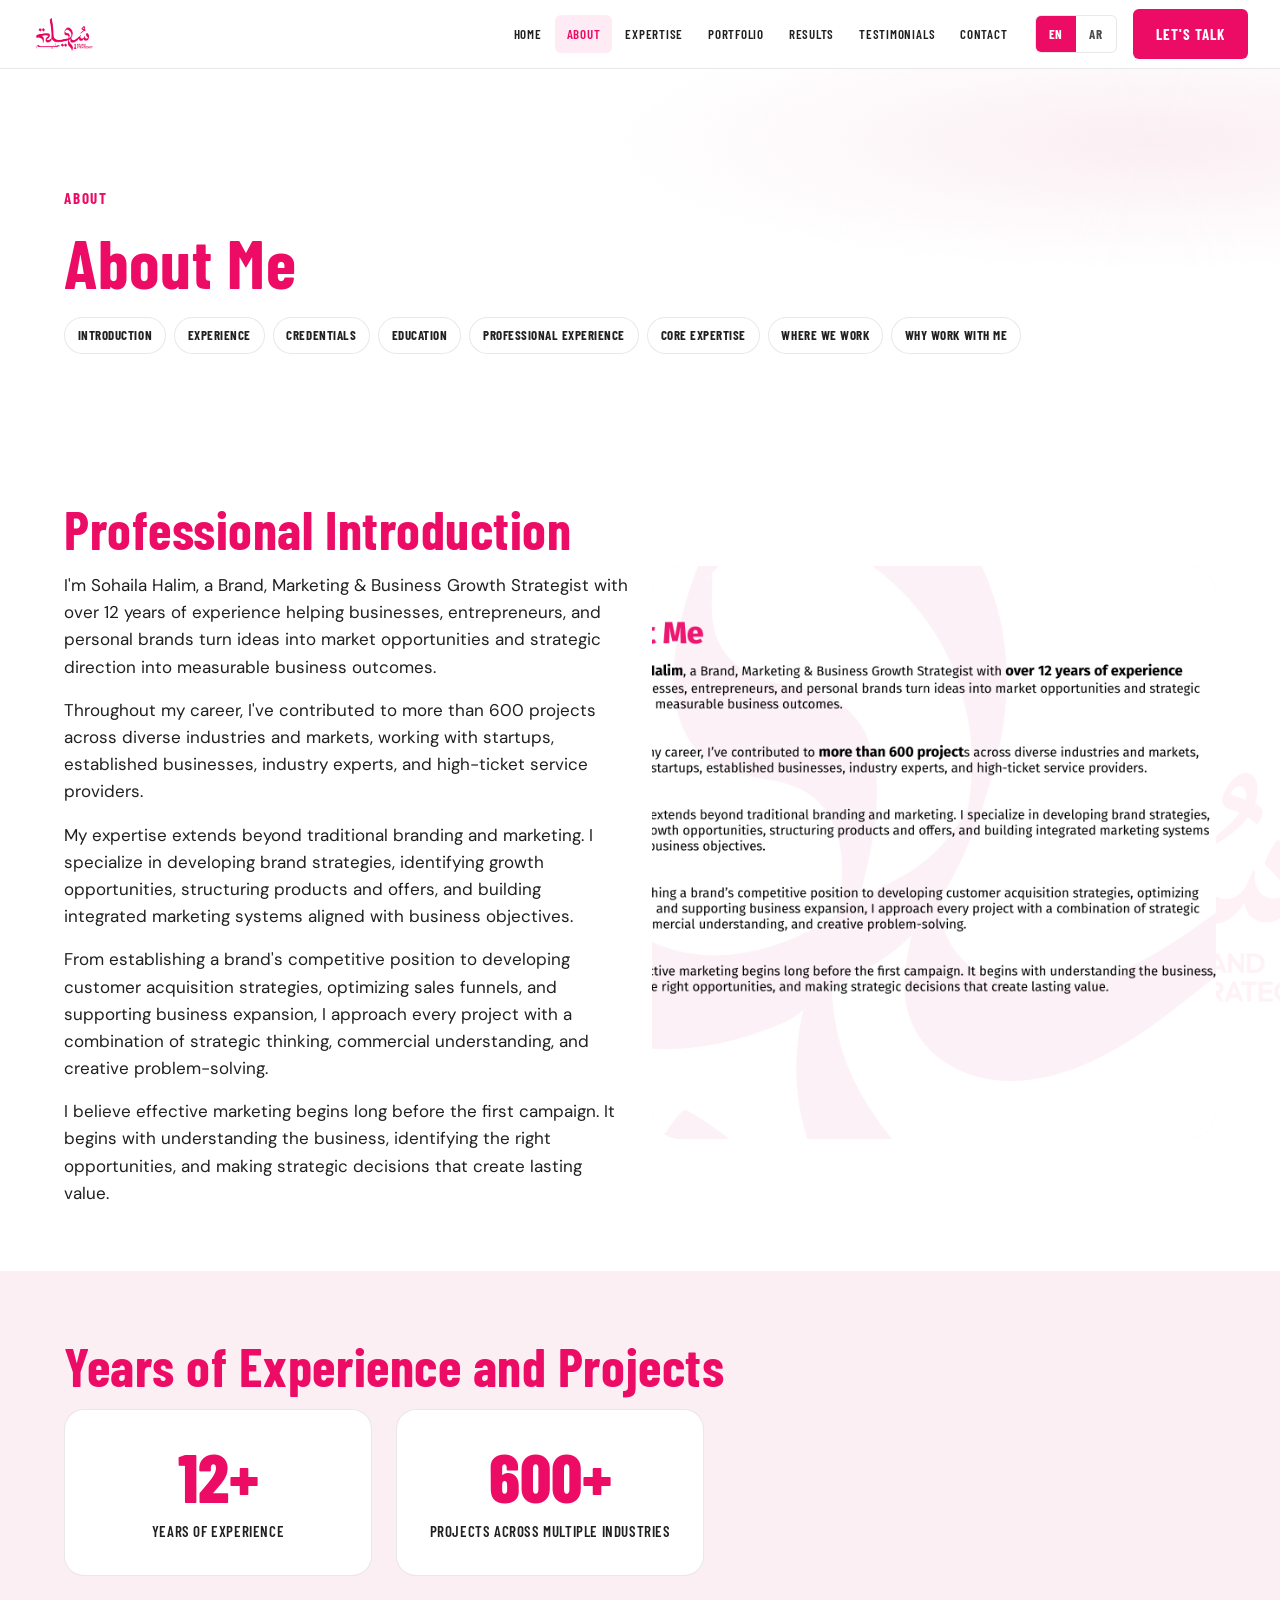
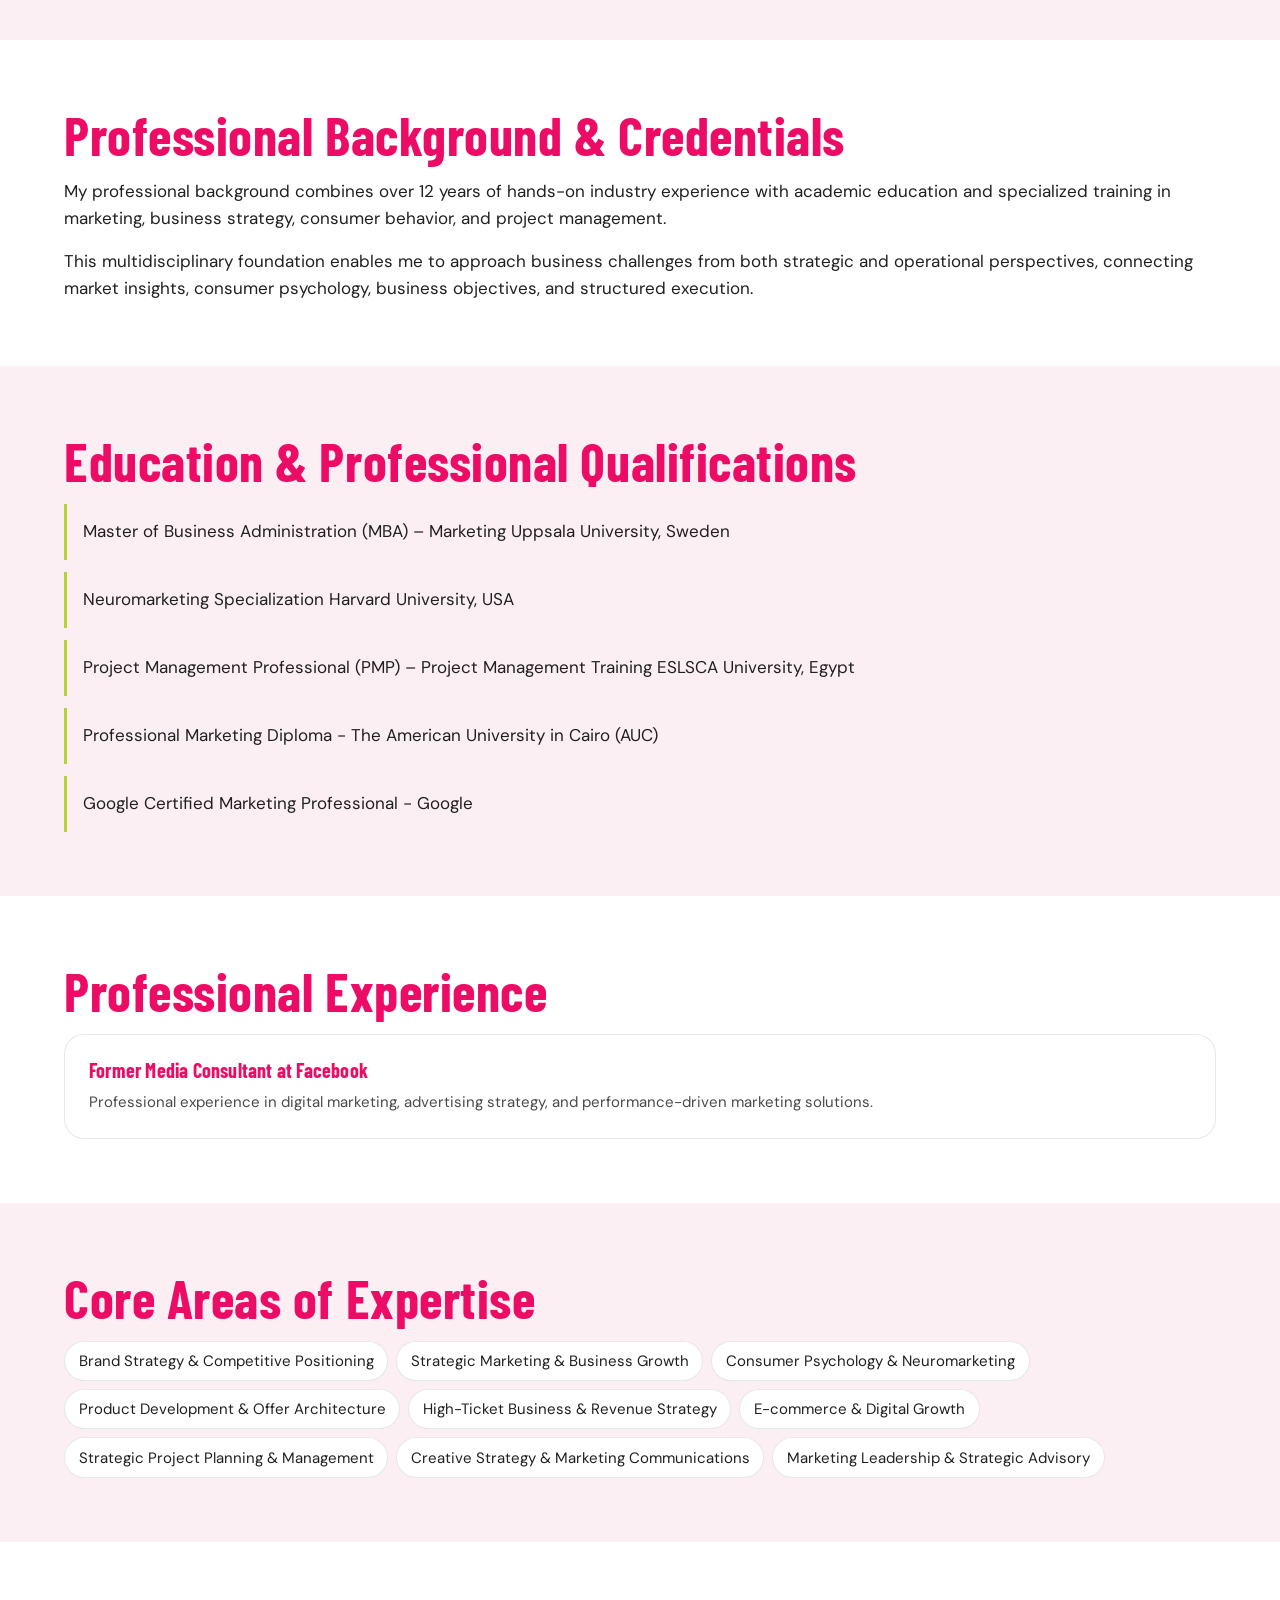
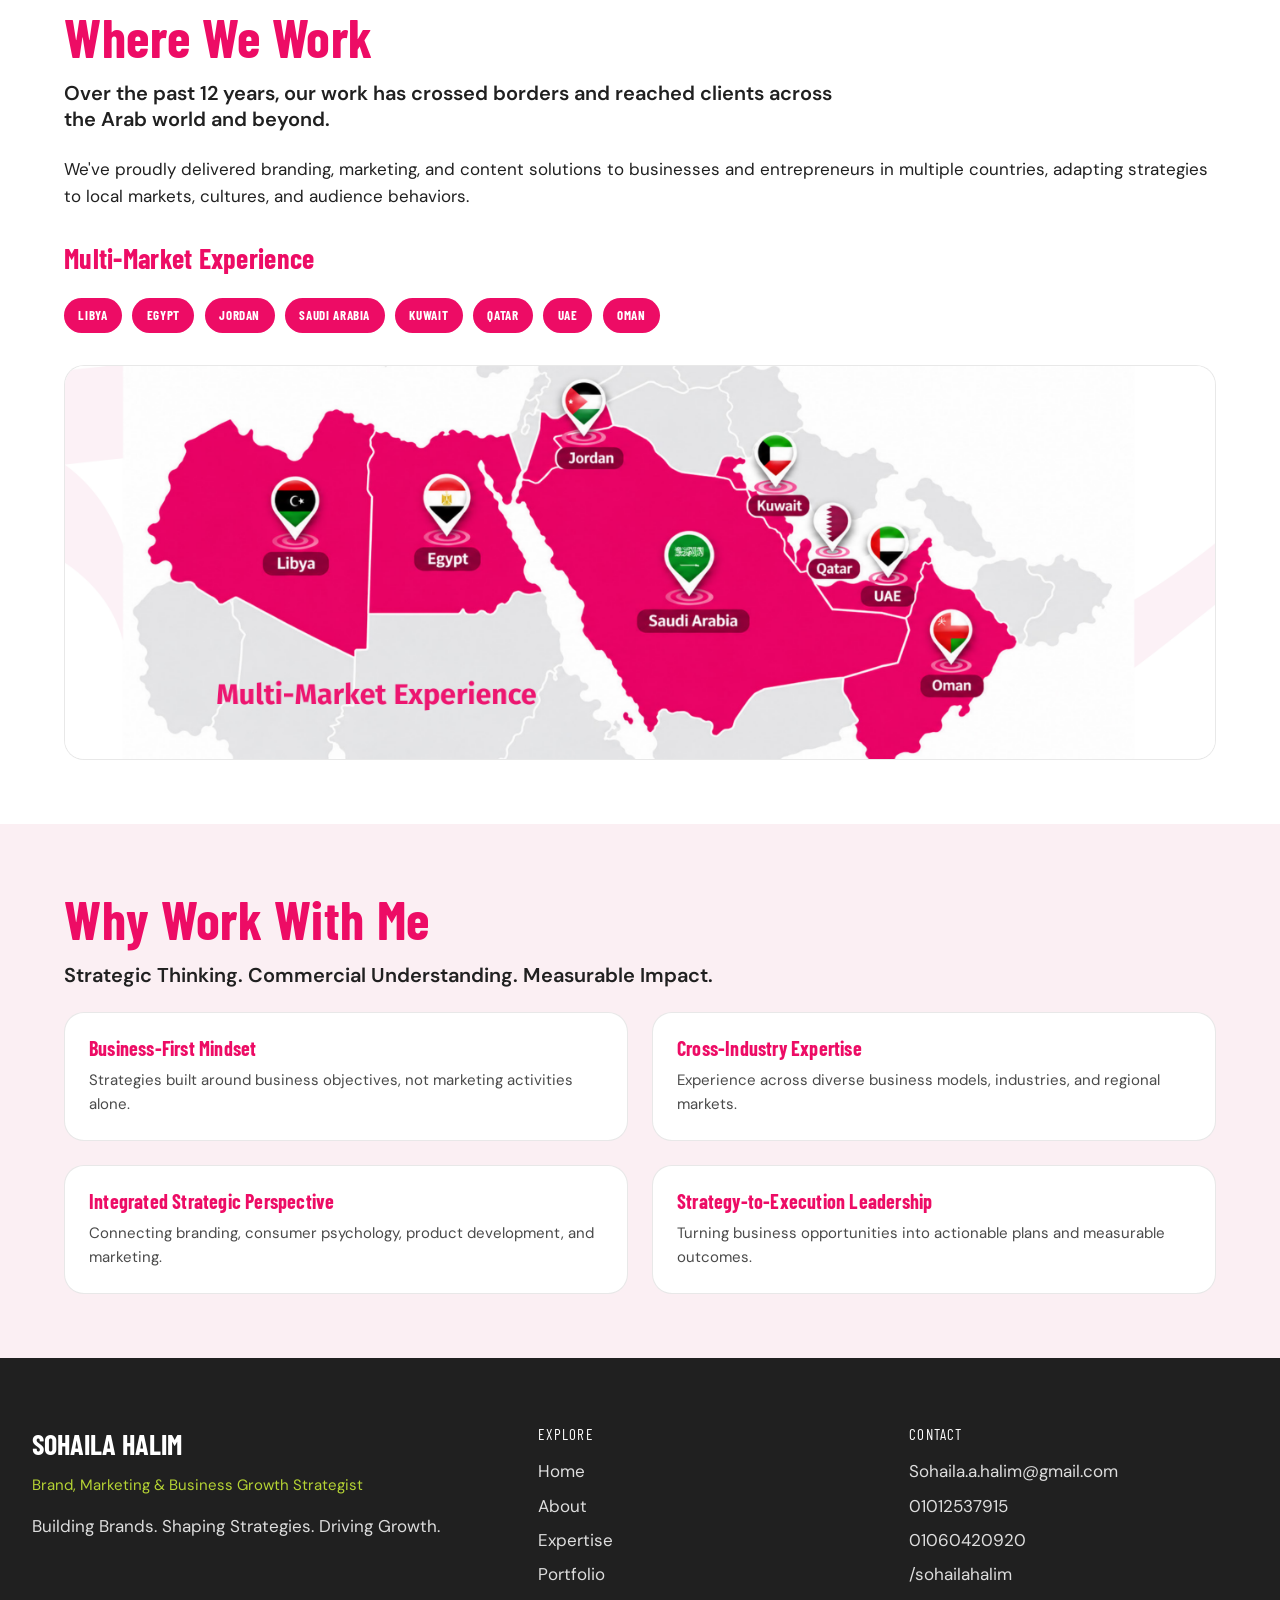
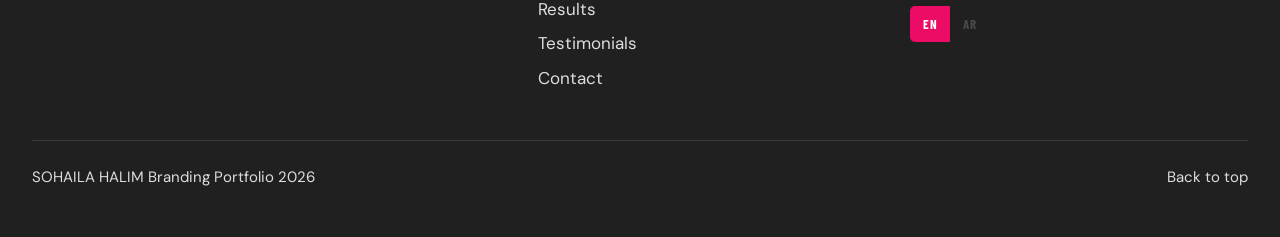
==== about.html @ 3174ed8b "v1" ====
<!DOCTYPE html>
<html lang="en" dir="ltr">
<head>
  <meta charset="UTF-8" />
  <meta name="viewport" content="width=device-width, initial-scale=1" />
  <title>About Me — Sohaila Halim</title>
  <meta name="description" content="About Sohaila Halim — Brand, Marketing & Business Growth Strategist with 12+ years of experience and 600+ projects." />
  <link rel="icon" href="assets/images/brand/logo-dark.png" />
  <link rel="stylesheet" href="assets/css/variables.css" />
  <link rel="stylesheet" href="assets/css/global.css" />
  <link rel="stylesheet" href="assets/css/components.css" />
  <link rel="stylesheet" href="assets/css/responsive.css" />
  <link rel="stylesheet" href="assets/css/rtl.css" />
</head>
<body id="top">
  <a class="skip-link" href="#main" data-i18n="common.skipToContent">Skip to content</a>
  <div data-site-header></div>

  <main id="main" class="site-main">
    <section class="page-hero">
      <div class="container">
        <p class="section__eyebrow">About</p>
        <h1 class="page-hero__title">About Me</h1>
        <nav class="section-nav" aria-label="About sections">
          <a href="#introduction">Introduction</a>
          <a href="#experience">Experience</a>
          <a href="#credentials">Credentials</a>
          <a href="#education">Education</a>
          <a href="#professional-experience">Professional Experience</a>
          <a href="#core-expertise">Core Expertise</a>
          <a href="#where-we-work">Where We Work</a>
          <a href="#why-work-with-me">Why Work With Me</a>
        </nav>
      </div>
    </section>

    <!-- PDF p.2 -->
    <section class="section" id="introduction" aria-labelledby="intro-title">
      <div class="watermark" aria-hidden="true"><img src="assets/images/brand/logo-dark.png" alt="" /></div>
      <div class="container">
        <div class="grid grid--2" style="align-items:center">
          <div>
            <h2 id="intro-title" class="section__title section__title--fuchsia">Professional Introduction</h2>
            <p>I'm Sohaila Halim, a Brand, Marketing &amp; Business Growth Strategist with over 12 years of experience helping businesses, entrepreneurs, and personal brands turn ideas into market opportunities and strategic direction into measurable business outcomes.</p>
            <p>Throughout my career, I've contributed to more than 600 projects across diverse industries and markets, working with startups, established businesses, industry experts, and high-ticket service providers.</p>
            <p>My expertise extends beyond traditional branding and marketing. I specialize in developing brand strategies, identifying growth opportunities, structuring products and offers, and building integrated marketing systems aligned with business objectives.</p>
            <p>From establishing a brand's competitive position to developing customer acquisition strategies, optimizing sales funnels, and supporting business expansion, I approach every project with a combination of strategic thinking, commercial understanding, and creative problem-solving.</p>
            <p>I believe effective marketing begins long before the first campaign. It begins with understanding the business, identifying the right opportunities, and making strategic decisions that create lasting value.</p>
          </div>
          <div class="about-media">
            <img src="assets/images/about/sohaila-about.png" alt="Sohaila Halim professional portrait from portfolio" width="640" height="800" loading="lazy" style="border-radius:var(--radius-xl);object-fit:contain;background:var(--color-blush)" />
          </div>
        </div>
      </div>
    </section>

    <!-- PDF p.3 stats -->
    <section class="section section--blush" id="experience" aria-labelledby="exp-title">
      <div class="container">
        <h2 id="exp-title" class="section__title section__title--fuchsia">Years of Experience and Projects</h2>
        <div class="grid grid--2" style="max-width:40rem">
          <div class="stat-card">
            <p class="stat-card__value">12+</p>
            <p class="stat-card__label">Years of Experience</p>
          </div>
          <div class="stat-card">
            <p class="stat-card__value">600+</p>
            <p class="stat-card__label">Projects Across Multiple Industries</p>
          </div>
        </div>
      </div>
    </section>

    <!-- Credentials -->
    <section class="section" id="credentials" aria-labelledby="cred-title">
      <div class="container">
        <h2 id="cred-title" class="section__title section__title--fuchsia">Professional Background &amp; Credentials</h2>
        <p>My professional background combines over 12 years of hands-on industry experience with academic education and specialized training in marketing, business strategy, consumer behavior, and project management.</p>
        <p>This multidisciplinary foundation enables me to approach business challenges from both strategic and operational perspectives, connecting market insights, consumer psychology, business objectives, and structured execution.</p>
      </div>
    </section>

    <section class="section section--blush" id="education" aria-labelledby="edu-title">
      <div class="container">
        <h2 id="edu-title" class="section__title section__title--fuchsia">Education &amp; Professional Qualifications</h2>
        <ul class="cred-list">
          <li>Master of Business Administration (MBA) – Marketing Uppsala University, Sweden</li>
          <li>Neuromarketing Specialization Harvard University, USA</li>
          <li>Project Management Professional (PMP) – Project Management Training ESLSCA University, Egypt</li>
          <li>Professional Marketing Diploma - The American University in Cairo (AUC)</li>
          <li>Google Certified Marketing Professional - Google</li>
        </ul>
      </div>
    </section>

    <section class="section" id="professional-experience" aria-labelledby="pe-title">
      <div class="container">
        <h2 id="pe-title" class="section__title section__title--fuchsia">Professional Experience</h2>
        <article class="card">
          <h3 class="card__title">Former Media Consultant at Facebook</h3>
          <p class="card__text">Professional experience in digital marketing, advertising strategy, and performance-driven marketing solutions.</p>
        </article>
      </div>
    </section>

    <section class="section section--blush" id="core-expertise" aria-labelledby="core-title">
      <div class="container">
        <h2 id="core-title" class="section__title section__title--fuchsia">Core Areas of Expertise</h2>
        <ul class="chip-list">
          <li>Brand Strategy &amp; Competitive Positioning</li>
          <li>Strategic Marketing &amp; Business Growth</li>
          <li>Consumer Psychology &amp; Neuromarketing</li>
          <li>Product Development &amp; Offer Architecture</li>
          <li>High-Ticket Business &amp; Revenue Strategy</li>
          <li>E-commerce &amp; Digital Growth</li>
          <li>Strategic Project Planning &amp; Management</li>
          <li>Creative Strategy &amp; Marketing Communications</li>
          <li>Marketing Leadership &amp; Strategic Advisory</li>
        </ul>
      </div>
    </section>

    <!-- PDF p.4 -->
    <section class="section" id="where-we-work" aria-labelledby="www-title">
      <div class="container">
        <h2 id="www-title" class="section__title section__title--fuchsia">Where We Work</h2>
        <p class="section__lead">Over the past 12 years, our work has crossed borders and reached clients across the Arab world and beyond.</p>
        <p>We've proudly delivered branding, marketing, and content solutions to businesses and entrepreneurs in multiple countries, adapting strategies to local markets, cultures, and audience behaviors.</p>
        <h3 class="section__title--fuchsia" style="font-size:var(--fs-lg);margin-top:2rem">Multi-Market Experience</h3>
        <ul class="markets-list">
          <li>Libya</li>
          <li>Egypt</li>
          <li>Jordan</li>
          <li>Saudi Arabia</li>
          <li>Kuwait</li>
          <li>Qatar</li>
          <li>UAE</li>
          <li>Oman</li>
        </ul>
        <div class="markets-map" style="margin-top:2rem">
          <img src="assets/images/about/multi-market-map.png" alt="Multi-market experience map showing Libya, Egypt, Jordan, Saudi Arabia, Kuwait, Qatar, UAE, and Oman" width="1200" height="500" loading="lazy" />
        </div>
      </div>
    </section>

    <!-- PDF p.15 -->
    <section class="section section--blush" id="why-work-with-me" aria-labelledby="why-title">
      <div class="container">
        <h2 id="why-title" class="section__title section__title--fuchsia">Why Work With Me</h2>
        <p class="section__lead">Strategic Thinking. Commercial Understanding. Measurable Impact.</p>
        <div class="grid grid--2">
          <article class="card">
            <h3 class="card__title">Business-First Mindset</h3>
            <p class="card__text">Strategies built around business objectives, not marketing activities alone.</p>
          </article>
          <article class="card">
            <h3 class="card__title">Cross-Industry Expertise</h3>
            <p class="card__text">Experience across diverse business models, industries, and regional markets.</p>
          </article>
          <article class="card">
            <h3 class="card__title">Integrated Strategic Perspective</h3>
            <p class="card__text">Connecting branding, consumer psychology, product development, and marketing.</p>
          </article>
          <article class="card">
            <h3 class="card__title">Strategy-to-Execution Leadership</h3>
            <p class="card__text">Turning business opportunities into actionable plans and measurable outcomes.</p>
          </article>
        </div>
      </div>
    </section>
  </main>

  <div data-site-footer></div>
  <script src="assets/js/translations.js"></script>
  <script src="assets/js/i18n.js"></script>
  <script src="assets/js/navigation.js"></script>
  <script src="assets/js/main.js"></script>
</body>
</html>
---- assets/css/variables.css ----
/* Sohaila Halim — Design Tokens
   Colors sampled from brand guideline asset (assets/images/brand/brand-guideline.png)
   Fonts: temporary implementation fallbacks (not claimed as original brand fonts)
*/

:root {
  /* Brand colors — from Visual Brand Guidelines */
  --color-fuchsia: #ed0c65;
  --color-lime: #b5d334;
  --color-blush: #fbeff3;
  --color-white: #ffffff;
  --color-charcoal: #202020;

  /* Derived tokens */
  --color-fuchsia-dark: #c40a54;
  --color-fuchsia-soft: rgba(237, 12, 101, 0.08);
  --color-lime-soft: rgba(181, 211, 52, 0.15);
  --color-charcoal-muted: #4a4a4a;
  --color-border: rgba(32, 32, 32, 0.1);
  --color-overlay: rgba(32, 32, 32, 0.72);

  /* Typography — temporary fallbacks pending original brand fonts */
  --font-display: "Barlow Condensed", "Arial Narrow", "Helvetica Neue Condensed", sans-serif;
  --font-body: "DM Sans", "Segoe UI", Tahoma, sans-serif;
  --font-arabic: "Noto Sans Arabic", "Segoe UI", Tahoma, sans-serif;

  --fw-regular: 400;
  --fw-medium: 500;
  --fw-semibold: 600;
  --fw-bold: 700;
  --fw-black: 800;

  --fs-xs: clamp(0.75rem, 0.7rem + 0.2vw, 0.8125rem);
  --fs-sm: clamp(0.875rem, 0.82rem + 0.25vw, 0.9375rem);
  --fs-base: clamp(1rem, 0.95rem + 0.25vw, 1.0625rem);
  --fs-md: clamp(1.125rem, 1rem + 0.4vw, 1.25rem);
  --fs-lg: clamp(1.375rem, 1.15rem + 0.8vw, 1.75rem);
  --fs-xl: clamp(1.75rem, 1.35rem + 1.4vw, 2.5rem);
  --fs-2xl: clamp(2.25rem, 1.6rem + 2.2vw, 3.5rem);
  --fs-3xl: clamp(2.75rem, 1.9rem + 3vw, 4.5rem);

  --lh-tight: 1.15;
  --lh-snug: 1.3;
  --lh-normal: 1.6;
  --lh-relaxed: 1.75;

  /* Spacing */
  --space-1: 0.25rem;
  --space-2: 0.5rem;
  --space-3: 0.75rem;
  --space-4: 1rem;
  --space-5: 1.5rem;
  --space-6: 2rem;
  --space-7: 3rem;
  --space-8: 4rem;
  --space-9: 6rem;
  --space-10: 8rem;

  /* Layout */
  --container-max: 72rem;
  --container-wide: 80rem;
  --container-pad: clamp(1rem, 3vw, 2rem);
  --header-h: 4.25rem;
  --radius-sm: 0.375rem;
  --radius-md: 0.75rem;
  --radius-lg: 1.25rem;
  --radius-xl: 1.75rem;

  /* Motion */
  --ease: cubic-bezier(0.22, 1, 0.36, 1);
  --duration-fast: 150ms;
  --duration: 280ms;
  --duration-slow: 480ms;

  /* Shadows */
  --shadow-sm: 0 1px 2px rgba(32, 32, 32, 0.06);
  --shadow-md: 0 8px 24px rgba(32, 32, 32, 0.08);
  --shadow-lg: 0 16px 48px rgba(32, 32, 32, 0.12);

  /* Focus */
  --focus-ring: 0 0 0 3px var(--color-white), 0 0 0 6px var(--color-fuchsia);
}

@media (prefers-reduced-motion: reduce) {
  :root {
    --duration-fast: 0ms;
    --duration: 0ms;
    --duration-slow: 0ms;
  }
}
---- assets/css/global.css ----
@import url("https://fonts.googleapis.com/css2?family=Barlow+Condensed:wght@500;600;700;800&family=DM+Sans:ital,opsz,wght@0,9..40,400;0,9..40,500;0,9..40,600;0,9..40,700;1,9..40,400&family=Noto+Sans+Arabic:wght@400;500;600;700&display=swap");

*,
*::before,
*::after {
  box-sizing: border-box;
}

html {
  scroll-behavior: smooth;
  scroll-padding-top: calc(var(--header-h) + 1rem);
}

@media (prefers-reduced-motion: reduce) {
  html {
    scroll-behavior: auto;
  }

  *,
  *::before,
  *::after {
    animation-duration: 0.01ms !important;
    animation-iteration-count: 1 !important;
    transition-duration: 0.01ms !important;
  }
}

body {
  margin: 0;
  font-family: var(--font-body);
  font-size: var(--fs-base);
  font-weight: var(--fw-regular);
  line-height: var(--lh-normal);
  color: var(--color-charcoal);
  background: var(--color-white);
  min-height: 100vh;
  overflow-x: hidden;
  -webkit-font-smoothing: antialiased;
}

body.nav-open {
  overflow: hidden;
}

img {
  max-width: 100%;
  height: auto;
  display: block;
}

a {
  color: var(--color-fuchsia);
  text-decoration-thickness: 1px;
  text-underline-offset: 0.2em;
}

a:hover {
  color: var(--color-fuchsia-dark);
}

:focus-visible {
  outline: none;
  box-shadow: var(--focus-ring);
}

.skip-link {
  position: absolute;
  inset-inline-start: 1rem;
  top: -100%;
  z-index: 1000;
  background: var(--color-fuchsia);
  color: var(--color-white);
  padding: 0.75rem 1rem;
  border-radius: var(--radius-sm);
  font-weight: var(--fw-semibold);
  text-decoration: none;
}

.skip-link:focus {
  top: 1rem;
}

h1, h2, h3, h4, h5, h6 {
  font-family: var(--font-display);
  font-weight: var(--fw-bold);
  line-height: var(--lh-tight);
  letter-spacing: 0.01em;
  margin: 0 0 var(--space-4);
  color: var(--color-charcoal);
  text-wrap: balance;
}

h1 { font-size: var(--fs-3xl); }
h2 { font-size: var(--fs-2xl); }
h3 { font-size: var(--fs-xl); }
h4 { font-size: var(--fs-lg); }

p {
  margin: 0 0 var(--space-4);
}

p:last-child {
  margin-bottom: 0;
}

ul, ol {
  margin: 0 0 var(--space-4);
  padding-inline-start: 1.25rem;
}

.container {
  width: min(100% - (var(--container-pad) * 2), var(--container-max));
  margin-inline: auto;
}

.container--wide {
  width: min(100% - (var(--container-pad) * 2), var(--container-wide));
}

.section {
  position: relative;
  padding-block: var(--space-8);
}

.section--tight {
  padding-block: var(--space-6);
}

.section--blush {
  background: var(--color-blush);
}

.section--fuchsia {
  background: var(--color-fuchsia);
  color: var(--color-white);
}

.section--fuchsia h2,
.section--fuchsia h3,
.section--fuchsia p {
  color: var(--color-white);
}

.section__eyebrow {
  display: inline-block;
  font-family: var(--font-display);
  font-size: var(--fs-sm);
  font-weight: var(--fw-bold);
  letter-spacing: 0.12em;
  text-transform: uppercase;
  color: var(--color-fuchsia);
  margin-bottom: var(--space-3);
}

.section__title {
  margin-bottom: var(--space-3);
}

.section__title--lime {
  color: var(--color-lime);
}

.section__title--fuchsia {
  color: var(--color-fuchsia);
}

.section__lead {
  font-size: var(--fs-md);
  font-weight: var(--fw-semibold);
  line-height: var(--lh-snug);
  max-width: 48rem;
  margin-bottom: var(--space-5);
}

.section__desc {
  max-width: 52rem;
  color: var(--color-charcoal-muted);
}

.divider {
  width: 3.5rem;
  height: 3px;
  background: var(--color-lime);
  border: 0;
  margin: 0 0 var(--space-5);
}

.divider--fuchsia {
  background: var(--color-fuchsia);
}

.watermark {
  position: absolute;
  inset: 0;
  pointer-events: none;
  overflow: hidden;
  z-index: 0;
}

.watermark img {
  position: absolute;
  width: min(70vw, 42rem);
  opacity: 0.05;
  inset-inline-end: -8%;
  top: 50%;
  transform: translateY(-50%);
}

.section > *:not(.watermark) {
  position: relative;
  z-index: 1;
}

.page-hero {
  padding-block: calc(var(--header-h) + var(--space-7)) var(--space-7);
  background:
    radial-gradient(ellipse 60% 50% at 90% 20%, var(--color-blush) 0%, transparent 70%),
    var(--color-white);
}

.page-hero__title {
  color: var(--color-fuchsia);
}

.grid {
  display: grid;
  gap: var(--space-5);
}

.grid--2 {
  grid-template-columns: repeat(2, minmax(0, 1fr));
}

.grid--3 {
  grid-template-columns: repeat(3, minmax(0, 1fr));
}

.grid--4 {
  grid-template-columns: repeat(4, minmax(0, 1fr));
}

.sr-only {
  position: absolute;
  width: 1px;
  height: 1px;
  padding: 0;
  margin: -1px;
  overflow: hidden;
  clip: rect(0, 0, 0, 0);
  white-space: nowrap;
  border: 0;
}

.text-fuchsia { color: var(--color-fuchsia); }
.text-lime { color: var(--color-lime); }
.text-muted { color: var(--color-charcoal-muted); }

.site-main {
  min-height: 60vh;
}

.placeholder-asset {
  display: grid;
  place-items: center;
  aspect-ratio: 1;
  background: var(--color-blush);
  border: 2px dashed var(--color-fuchsia);
  border-radius: var(--radius-md);
  color: var(--color-fuchsia);
  font-size: var(--fs-sm);
  font-weight: var(--fw-semibold);
  text-align: center;
  padding: var(--space-4);
}
---- assets/css/components.css ----
/* Buttons */
.btn {
  display: inline-flex;
  align-items: center;
  justify-content: center;
  gap: 0.5rem;
  min-height: 2.75rem;
  padding: 0.7rem 1.35rem;
  border-radius: var(--radius-sm);
  border: 2px solid transparent;
  font-family: var(--font-display);
  font-size: var(--fs-sm);
  font-weight: var(--fw-bold);
  letter-spacing: 0.06em;
  text-transform: uppercase;
  text-decoration: none;
  cursor: pointer;
  transition: background var(--duration) var(--ease), color var(--duration) var(--ease), border-color var(--duration) var(--ease), transform var(--duration) var(--ease);
}

.btn:hover {
  text-decoration: none;
  transform: translateY(-1px);
}

.btn--primary {
  background: var(--color-fuchsia);
  color: var(--color-white);
}

.btn--primary:hover {
  background: var(--color-fuchsia-dark);
  color: var(--color-white);
}

.btn--secondary {
  background: var(--color-lime);
  color: var(--color-charcoal);
}

.btn--secondary:hover {
  filter: brightness(0.95);
  color: var(--color-charcoal);
}

.btn--outline {
  background: transparent;
  border-color: var(--color-fuchsia);
  color: var(--color-fuchsia);
}

.btn--outline:hover {
  background: var(--color-fuchsia);
  color: var(--color-white);
}

.btn--ghost {
  background: transparent;
  color: var(--color-charcoal);
  border-color: var(--color-border);
}

.btn--ghost:hover {
  border-color: var(--color-fuchsia);
  color: var(--color-fuchsia);
}

.btn--white {
  background: var(--color-white);
  color: var(--color-fuchsia);
}

.btn--white:hover {
  background: var(--color-blush);
  color: var(--color-fuchsia);
}

.btn-group {
  display: flex;
  flex-wrap: wrap;
  gap: var(--space-3);
}

/* Header / Nav */
.site-header {
  position: sticky;
  top: 0;
  z-index: 100;
  background: rgba(255, 255, 255, 0.92);
  backdrop-filter: blur(12px);
  border-bottom: 1px solid var(--color-border);
}

.site-header__inner {
  display: flex;
  align-items: center;
  justify-content: space-between;
  gap: var(--space-4);
  min-height: var(--header-h);
}

.brand-logo {
  display: inline-flex;
  align-items: center;
  gap: 0.65rem;
  text-decoration: none;
  color: var(--color-charcoal);
  flex-shrink: 0;
}

.brand-logo img {
  height: 2.5rem;
  width: auto;
}

.brand-logo__text {
  display: none;
  flex-direction: column;
  line-height: 1.1;
}

.brand-logo__name {
  font-family: var(--font-display);
  font-weight: var(--fw-bold);
  font-size: var(--fs-sm);
  letter-spacing: 0.04em;
}

.brand-logo__role {
  font-size: 0.65rem;
  letter-spacing: 0.08em;
  text-transform: uppercase;
  color: var(--color-fuchsia);
}

.nav-toggle {
  display: none;
  width: 2.75rem;
  height: 2.75rem;
  border: 1px solid var(--color-border);
  border-radius: var(--radius-sm);
  background: var(--color-white);
  cursor: pointer;
  align-items: center;
  justify-content: center;
  flex-direction: column;
  gap: 5px;
}

.nav-toggle span {
  display: block;
  width: 1.15rem;
  height: 2px;
  background: var(--color-charcoal);
  transition: transform var(--duration) var(--ease), opacity var(--duration) var(--ease);
}

.site-header.is-open .nav-toggle span:nth-child(1) {
  transform: translateY(7px) rotate(45deg);
}

.site-header.is-open .nav-toggle span:nth-child(2) {
  opacity: 0;
}

.site-header.is-open .nav-toggle span:nth-child(3) {
  transform: translateY(-7px) rotate(-45deg);
}

.site-nav {
  display: flex;
  align-items: center;
  gap: var(--space-4);
}

.site-nav__list {
  display: flex;
  align-items: center;
  gap: 0.15rem;
  list-style: none;
  margin: 0;
  padding: 0;
}

.site-nav__link {
  display: inline-flex;
  padding: 0.55rem 0.7rem;
  color: var(--color-charcoal);
  text-decoration: none;
  font-family: var(--font-display);
  font-size: var(--fs-xs);
  font-weight: var(--fw-semibold);
  letter-spacing: 0.06em;
  text-transform: uppercase;
  border-radius: var(--radius-sm);
  transition: color var(--duration) var(--ease), background var(--duration) var(--ease);
}

.site-nav__link:hover,
.site-nav__link[aria-current="page"] {
  color: var(--color-fuchsia);
  background: var(--color-fuchsia-soft);
}

.lang-switcher {
  display: inline-flex;
  border: 1px solid var(--color-border);
  border-radius: var(--radius-sm);
  overflow: hidden;
}

.lang-switcher button {
  min-width: 2.5rem;
  min-height: 2.25rem;
  border: 0;
  background: transparent;
  font-family: var(--font-display);
  font-weight: var(--fw-bold);
  font-size: var(--fs-xs);
  letter-spacing: 0.06em;
  cursor: pointer;
  color: var(--color-charcoal-muted);
}

.lang-switcher button[aria-pressed="true"] {
  background: var(--color-fuchsia);
  color: var(--color-white);
}

.header-cta {
  white-space: nowrap;
}

/* Hero */
.hero {
  position: relative;
  padding-block: calc(var(--header-h) + var(--space-6)) var(--space-8);
  overflow: hidden;
  background:
    linear-gradient(135deg, var(--color-white) 0%, var(--color-blush) 55%, var(--color-white) 100%);
}

.hero__grid {
  display: grid;
  grid-template-columns: minmax(0, 1.05fr) minmax(0, 0.95fr);
  gap: var(--space-7);
  align-items: center;
}

.hero__name {
  font-size: var(--fs-3xl);
  color: var(--color-fuchsia);
  margin-bottom: var(--space-3);
}

.hero__title {
  font-family: var(--font-body);
  font-size: var(--fs-md);
  font-weight: var(--fw-semibold);
  color: var(--color-charcoal);
  margin-bottom: var(--space-4);
}

.hero__tagline {
  font-family: var(--font-display);
  font-size: var(--fs-xl);
  font-weight: var(--fw-bold);
  line-height: var(--lh-snug);
  margin-bottom: var(--space-5);
}

.hero__tagline .part-a {
  color: var(--color-fuchsia);
}

.hero__tagline .part-b {
  color: var(--color-lime);
}

.hero__services {
  font-size: var(--fs-sm);
  color: var(--color-charcoal-muted);
  margin-bottom: var(--space-6);
}

.hero__media {
  position: relative;
  display: grid;
  place-items: center;
}

.hero__media img {
  width: min(100%, 28rem);
  height: auto;
  object-fit: contain;
}

/* Cards */
.card {
  background: var(--color-white);
  border-radius: var(--radius-lg);
  padding: var(--space-5);
  border: 1px solid var(--color-border);
  height: 100%;
}

.card--interactive {
  transition: transform var(--duration) var(--ease), box-shadow var(--duration) var(--ease), border-color var(--duration) var(--ease);
  text-decoration: none;
  color: inherit;
  display: block;
}

.card--interactive:hover {
  transform: translateY(-3px);
  box-shadow: var(--shadow-md);
  border-color: rgba(237, 12, 101, 0.25);
  color: inherit;
  text-decoration: none;
}

.card__icon {
  width: 2.75rem;
  height: 2.75rem;
  border-radius: var(--radius-sm);
  background: var(--color-fuchsia-soft);
  color: var(--color-fuchsia);
  display: grid;
  place-items: center;
  font-family: var(--font-display);
  font-weight: var(--fw-bold);
  margin-bottom: var(--space-4);
}

.card__title {
  font-size: var(--fs-md);
  margin-bottom: var(--space-2);
  color: var(--color-fuchsia);
}

.card__text {
  color: var(--color-charcoal-muted);
  font-size: var(--fs-sm);
  margin: 0;
}

.stat-card {
  text-align: center;
  padding: var(--space-6) var(--space-4);
  background: var(--color-white);
  border-radius: var(--radius-lg);
  border: 1px solid var(--color-border);
}

.stat-card__value {
  font-family: var(--font-display);
  font-size: var(--fs-3xl);
  font-weight: var(--fw-black);
  color: var(--color-fuchsia);
  line-height: 1;
  margin-bottom: var(--space-2);
}

.stat-card__label {
  font-family: var(--font-display);
  font-weight: var(--fw-semibold);
  letter-spacing: 0.04em;
  text-transform: uppercase;
  font-size: var(--fs-sm);
}

/* Tabs */
.tabs {
  display: grid;
  gap: var(--space-5);
}

.tabs--vertical {
  grid-template-columns: minmax(14rem, 18rem) minmax(0, 1fr);
  align-items: start;
}

.tabs__list {
  display: flex;
  flex-direction: column;
  gap: 0.35rem;
  list-style: none;
  margin: 0;
  padding: 0;
}

.tabs__tab {
  width: 100%;
  text-align: start;
  border: 1px solid var(--color-border);
  background: var(--color-white);
  color: var(--color-charcoal);
  border-radius: var(--radius-md);
  padding: 0.9rem 1rem;
  font-family: var(--font-display);
  font-size: var(--fs-sm);
  font-weight: var(--fw-bold);
  letter-spacing: 0.03em;
  cursor: pointer;
  transition: background var(--duration) var(--ease), color var(--duration) var(--ease), border-color var(--duration) var(--ease);
}

.tabs__tab[aria-selected="true"] {
  background: var(--color-fuchsia);
  border-color: var(--color-fuchsia);
  color: var(--color-white);
}

.tabs__panel {
  background: var(--color-white);
  border: 1px solid var(--color-border);
  border-radius: var(--radius-lg);
  padding: var(--space-6);
}

.tabs__panel[hidden] {
  display: none;
}

.tabs--horizontal .tabs__list {
  flex-direction: row;
  flex-wrap: nowrap;
  overflow-x: auto;
  gap: 0.5rem;
  padding-bottom: 0.25rem;
  scrollbar-width: thin;
}

.tabs--horizontal .tabs__tab {
  white-space: nowrap;
  width: auto;
  flex: 0 0 auto;
}

/* Accordion */
.accordion {
  display: grid;
  gap: 0.75rem;
}

.accordion__item {
  border: 1px solid var(--color-border);
  border-radius: var(--radius-md);
  background: var(--color-white);
  overflow: hidden;
}

.accordion__trigger {
  width: 100%;
  display: flex;
  align-items: center;
  justify-content: space-between;
  gap: 1rem;
  text-align: start;
  padding: 1rem 1.15rem;
  border: 0;
  background: transparent;
  font-family: var(--font-display);
  font-size: var(--fs-md);
  font-weight: var(--fw-bold);
  color: var(--color-charcoal);
  cursor: pointer;
}

.accordion__trigger::after {
  content: "+";
  color: var(--color-fuchsia);
  font-size: 1.35rem;
  line-height: 1;
}

.accordion__trigger[aria-expanded="true"]::after {
  content: "−";
}

.accordion__panel {
  padding: 0 1.15rem 1.15rem;
  color: var(--color-charcoal-muted);
}

.accordion__panel[hidden] {
  display: none;
}

/* Filters */
.filter-bar {
  display: flex;
  flex-wrap: wrap;
  gap: 0.5rem;
  margin-bottom: var(--space-6);
}

.filter-btn {
  border: 1px solid var(--color-border);
  background: var(--color-white);
  color: var(--color-charcoal);
  border-radius: 999px;
  padding: 0.55rem 0.95rem;
  font-family: var(--font-display);
  font-size: var(--fs-xs);
  font-weight: var(--fw-bold);
  letter-spacing: 0.04em;
  text-transform: uppercase;
  cursor: pointer;
  transition: background var(--duration) var(--ease), color var(--duration) var(--ease), border-color var(--duration) var(--ease);
}

.filter-btn[aria-pressed="true"],
.filter-btn:hover {
  background: var(--color-fuchsia);
  border-color: var(--color-fuchsia);
  color: var(--color-white);
}

/* Portfolio / gallery */
.portfolio-grid,
.gallery-grid {
  display: grid;
  grid-template-columns: repeat(auto-fill, minmax(10rem, 1fr));
  gap: var(--space-4);
}

.portfolio-item,
.gallery-item {
  background: var(--color-white);
  border: 1px solid var(--color-border);
  border-radius: var(--radius-md);
  overflow: hidden;
  transition: transform var(--duration) var(--ease), box-shadow var(--duration) var(--ease);
}

.portfolio-item:hover,
.gallery-item:hover {
  transform: translateY(-2px);
  box-shadow: var(--shadow-sm);
}

.portfolio-item__media,
.gallery-item__media {
  aspect-ratio: 1;
  background: var(--color-blush);
  display: grid;
  place-items: center;
  padding: 0.75rem;
}

.portfolio-item__media img,
.gallery-item__media img {
  width: 100%;
  height: 100%;
  object-fit: contain;
}

.portfolio-item__body {
  padding: 0.85rem;
}

.portfolio-item__name {
  font-family: var(--font-display);
  font-size: var(--fs-sm);
  font-weight: var(--fw-bold);
  color: var(--color-fuchsia);
  margin: 0 0 0.25rem;
  text-transform: uppercase;
  letter-spacing: 0.03em;
}

.portfolio-item__meta {
  font-size: var(--fs-xs);
  color: var(--color-charcoal-muted);
  margin: 0;
}

.portfolio-item a.portfolio-item__link {
  text-decoration: none;
  color: inherit;
  display: block;
}

.portfolio-item a.portfolio-item__link:hover .portfolio-item__name {
  color: var(--color-fuchsia-dark);
}

.gallery-item button {
  width: 100%;
  border: 0;
  background: transparent;
  padding: 0;
  cursor: pointer;
  text-align: start;
}

.gallery-item__caption {
  padding: 0.65rem 0.85rem 0.9rem;
  font-size: var(--fs-xs);
  color: var(--color-charcoal-muted);
}

/* Process timeline */
.process {
  display: grid;
  gap: var(--space-4);
  counter-reset: step;
}

.process__step {
  position: relative;
  display: grid;
  grid-template-columns: auto 1fr;
  gap: var(--space-4);
  padding: var(--space-5);
  background: var(--color-white);
  border: 1px solid var(--color-border);
  border-radius: var(--radius-lg);
}

.process__num {
  width: 3rem;
  height: 3rem;
  border-radius: 50%;
  background: var(--color-fuchsia);
  color: var(--color-white);
  display: grid;
  place-items: center;
  font-family: var(--font-display);
  font-weight: var(--fw-bold);
  flex-shrink: 0;
}

.process__title {
  color: var(--color-fuchsia);
  margin-bottom: var(--space-2);
  font-size: var(--fs-md);
}

/* Data tables */
.table-wrap {
  overflow-x: auto;
  border: 1px solid var(--color-border);
  border-radius: var(--radius-lg);
  background: var(--color-white);
}

.data-table {
  width: 100%;
  border-collapse: collapse;
  min-width: 36rem;
}

.data-table th,
.data-table td {
  padding: 0.9rem 1rem;
  text-align: start;
  border-bottom: 1px solid var(--color-border);
  font-size: var(--fs-sm);
}

.data-table th {
  background: var(--color-fuchsia);
  color: var(--color-white);
  font-family: var(--font-display);
  font-weight: var(--fw-bold);
  letter-spacing: 0.04em;
  text-transform: uppercase;
}

.data-table tr:last-child td {
  border-bottom: 0;
}

.data-table tbody tr:nth-child(even) {
  background: var(--color-blush);
}

/* Markets */
.markets-list {
  display: flex;
  flex-wrap: wrap;
  gap: 0.65rem;
  list-style: none;
  margin: var(--space-5) 0 0;
  padding: 0;
}

.markets-list li {
  background: var(--color-fuchsia);
  color: var(--color-white);
  padding: 0.45rem 0.9rem;
  border-radius: 999px;
  font-family: var(--font-display);
  font-weight: var(--fw-bold);
  font-size: var(--fs-xs);
  letter-spacing: 0.05em;
  text-transform: uppercase;
}

.markets-map {
  border-radius: var(--radius-lg);
  overflow: hidden;
  border: 1px solid var(--color-border);
  background: var(--color-white);
}

.markets-map img {
  width: 100%;
  height: auto;
}

/* Contact */
.contact-channels {
  display: grid;
  gap: var(--space-4);
}

.contact-channel {
  display: flex;
  flex-direction: column;
  gap: 0.25rem;
  padding: var(--space-5);
  background: var(--color-white);
  border: 1px solid var(--color-border);
  border-radius: var(--radius-lg);
  text-decoration: none;
  color: inherit;
  transition: border-color var(--duration) var(--ease), transform var(--duration) var(--ease);
}

.contact-channel:hover {
  border-color: var(--color-fuchsia);
  transform: translateY(-2px);
  color: inherit;
  text-decoration: none;
}

.contact-channel__label {
  font-size: var(--fs-xs);
  text-transform: uppercase;
  letter-spacing: 0.08em;
  color: var(--color-charcoal-muted);
  font-weight: var(--fw-semibold);
}

.contact-channel__value {
  font-family: var(--font-display);
  font-size: var(--fs-md);
  font-weight: var(--fw-bold);
  color: var(--color-fuchsia);
}

.form-note {
  margin-top: var(--space-5);
  padding: var(--space-4);
  background: var(--color-blush);
  border-radius: var(--radius-md);
  font-size: var(--fs-sm);
  color: var(--color-charcoal-muted);
}

/* Lightbox */
.lightbox {
  position: fixed;
  inset: 0;
  z-index: 200;
  background: var(--color-overlay);
  display: grid;
  place-items: center;
  padding: var(--space-5);
}

.lightbox[hidden] {
  display: none;
}

.lightbox__dialog {
  position: relative;
  width: min(100%, 56rem);
  max-height: 90vh;
  background: var(--color-white);
  border-radius: var(--radius-lg);
  overflow: hidden;
  display: flex;
  flex-direction: column;
}

.lightbox__media {
  overflow: auto;
  max-height: calc(90vh - 4.5rem);
  background: #111;
  display: grid;
  place-items: center;
}

.lightbox__media img {
  max-width: 100%;
  max-height: calc(90vh - 4.5rem);
  object-fit: contain;
}

.lightbox__toolbar {
  display: flex;
  align-items: center;
  justify-content: space-between;
  gap: var(--space-3);
  padding: 0.75rem 1rem;
  border-top: 1px solid var(--color-border);
}

.lightbox__caption {
  font-size: var(--fs-sm);
  color: var(--color-charcoal-muted);
}

.lightbox__controls {
  display: flex;
  gap: 0.35rem;
}

.lightbox__btn {
  min-width: 2.5rem;
  min-height: 2.5rem;
  border: 1px solid var(--color-border);
  background: var(--color-white);
  border-radius: var(--radius-sm);
  cursor: pointer;
  font-weight: var(--fw-bold);
}

/* Footer */
.site-footer {
  background: var(--color-charcoal);
  color: rgba(255, 255, 255, 0.85);
  padding-block: var(--space-8) var(--space-6);
}

.site-footer a {
  color: rgba(255, 255, 255, 0.85);
  text-decoration: none;
}

.site-footer a:hover {
  color: var(--color-lime);
}

.site-footer__grid {
  display: grid;
  grid-template-columns: 1.4fr 1fr 1fr;
  gap: var(--space-6);
  margin-bottom: var(--space-7);
}

.site-footer__brand-name {
  font-family: var(--font-display);
  font-size: var(--fs-lg);
  font-weight: var(--fw-bold);
  color: var(--color-white);
  margin-bottom: 0.35rem;
}

.site-footer__brand-title {
  color: var(--color-lime);
  font-size: var(--fs-sm);
  margin-bottom: var(--space-4);
}

.site-footer__heading {
  font-family: var(--font-display);
  font-size: var(--fs-sm);
  letter-spacing: 0.08em;
  text-transform: uppercase;
  color: var(--color-white);
  margin-bottom: var(--space-3);
}

.site-footer__list {
  list-style: none;
  margin: 0;
  padding: 0;
  display: grid;
  gap: 0.45rem;
}

.site-footer__bottom {
  display: flex;
  flex-wrap: wrap;
  justify-content: space-between;
  gap: var(--space-3);
  padding-top: var(--space-5);
  border-top: 1px solid rgba(255, 255, 255, 0.12);
  font-size: var(--fs-sm);
}

/* CTA band */
.cta-band {
  text-align: center;
}

.cta-band__title {
  color: var(--color-white);
  margin-bottom: var(--space-3);
}

.cta-band__lead {
  color: var(--color-lime);
  font-family: var(--font-display);
  font-size: var(--fs-lg);
  font-weight: var(--fw-bold);
  margin-bottom: var(--space-4);
}

.cta-band__desc {
  max-width: 40rem;
  margin-inline: auto;
  margin-bottom: var(--space-6);
  color: rgba(255, 255, 255, 0.9);
}

/* Section nav (about) */
.section-nav {
  display: flex;
  flex-wrap: wrap;
  gap: 0.5rem;
  margin-bottom: var(--space-6);
}

.section-nav a {
  text-decoration: none;
  padding: 0.45rem 0.8rem;
  border-radius: 999px;
  background: var(--color-white);
  border: 1px solid var(--color-border);
  color: var(--color-charcoal);
  font-size: var(--fs-xs);
  font-family: var(--font-display);
  font-weight: var(--fw-bold);
  letter-spacing: 0.04em;
  text-transform: uppercase;
}

.section-nav a:hover {
  border-color: var(--color-fuchsia);
  color: var(--color-fuchsia);
}

.cred-list {
  list-style: none;
  margin: 0;
  padding: 0;
  display: grid;
  gap: 0.75rem;
}

.cred-list li {
  padding: 0.9rem 1rem;
  border-inline-start: 3px solid var(--color-lime);
  background: var(--color-blush);
  border-radius: 0 var(--radius-sm) var(--radius-sm) 0;
}

.chip-list {
  display: flex;
  flex-wrap: wrap;
  gap: 0.5rem;
  list-style: none;
  margin: 0;
  padding: 0;
}

.chip-list li {
  background: var(--color-white);
  border: 1px solid var(--color-border);
  border-radius: 999px;
  padding: 0.45rem 0.85rem;
  font-size: var(--fs-sm);
}

.link-more {
  display: inline-flex;
  align-items: center;
  gap: 0.35rem;
  margin-top: var(--space-4);
  font-family: var(--font-display);
  font-weight: var(--fw-bold);
  letter-spacing: 0.05em;
  text-transform: uppercase;
  font-size: var(--fs-xs);
  text-decoration: none;
}

.link-more::after {
  content: "→";
}

[dir="rtl"] .link-more::after {
  content: "←";
}

.empty-state {
  padding: var(--space-7);
  text-align: center;
  color: var(--color-charcoal-muted);
  border: 1px dashed var(--color-border);
  border-radius: var(--radius-lg);
}
---- assets/css/responsive.css ----
@media (max-width: 1024px) {
  .hero__grid {
    grid-template-columns: 1fr;
    gap: var(--space-6);
  }

  .hero__media {
    order: -1;
  }

  .hero__media img {
    width: min(100%, 22rem);
  }

  .tabs--vertical {
    grid-template-columns: 1fr;
  }

  .tabs--vertical .tabs__list {
    flex-direction: row;
    overflow-x: auto;
    scrollbar-width: thin;
  }

  .tabs--vertical .tabs__tab {
    white-space: nowrap;
    width: auto;
    flex: 0 0 auto;
  }

  .site-footer__grid {
    grid-template-columns: 1fr 1fr;
  }

  .grid--4 {
    grid-template-columns: repeat(2, minmax(0, 1fr));
  }
}

@media (max-width: 860px) {
  .nav-toggle {
    display: inline-flex;
  }

  .site-nav {
    position: fixed;
    inset: var(--header-h) 0 0 0;
    background: var(--color-white);
    flex-direction: column;
    align-items: stretch;
    padding: var(--space-5);
    gap: var(--space-4);
    transform: translateX(100%);
    transition: transform var(--duration) var(--ease);
    overflow-y: auto;
    border-top: 1px solid var(--color-border);
  }

  [dir="rtl"] .site-nav {
    transform: translateX(-100%);
  }

  .site-header.is-open .site-nav {
    transform: translateX(0);
  }

  .site-nav__list {
    flex-direction: column;
    align-items: stretch;
  }

  .site-nav__link {
    padding: 0.9rem 0.75rem;
    font-size: var(--fs-sm);
  }

  .header-cta {
    width: 100%;
  }

  .site-nav .lang-switcher {
    align-self: flex-start;
  }
}

@media (max-width: 768px) {
  .section {
    padding-block: var(--space-7);
  }

  .grid--2,
  .grid--3,
  .grid--4 {
    grid-template-columns: 1fr;
  }

  .site-footer__grid {
    grid-template-columns: 1fr;
  }

  .portfolio-grid,
  .gallery-grid {
    grid-template-columns: repeat(auto-fill, minmax(8.5rem, 1fr));
  }

  .process__step {
    grid-template-columns: 1fr;
  }

  .hero {
    padding-block: calc(var(--header-h) + var(--space-5)) var(--space-6);
  }

  .page-hero {
    padding-block: calc(var(--header-h) + var(--space-5)) var(--space-5);
  }
}

@media (max-width: 480px) {
  .btn-group {
    flex-direction: column;
  }

  .btn-group .btn {
    width: 100%;
  }

  .stat-card__value {
    font-size: var(--fs-2xl);
  }

  .filter-bar {
    flex-wrap: nowrap;
    overflow-x: auto;
    padding-bottom: 0.35rem;
    scrollbar-width: thin;
  }

  .filter-btn {
    flex: 0 0 auto;
  }
}

@media (min-width: 1440px) {
  .brand-logo__text {
    display: flex;
  }
}
---- assets/css/rtl.css ----
[dir="rtl"] body {
  font-family: var(--font-arabic), var(--font-body);
}

[dir="rtl"] h1,
[dir="rtl"] h2,
[dir="rtl"] h3,
[dir="rtl"] h4,
[dir="rtl"] .btn,
[dir="rtl"] .site-nav__link,
[dir="rtl"] .filter-btn,
[dir="rtl"] .tabs__tab,
[dir="rtl"] .accordion__trigger,
[dir="rtl"] .section__eyebrow,
[dir="rtl"] .portfolio-item__name,
[dir="rtl"] .stat-card__label {
  font-family: var(--font-arabic), var(--font-display);
}

[dir="rtl"] .cred-list li {
  border-inline-start: 0;
  border-inline-end: 3px solid var(--color-lime);
  border-radius: var(--radius-sm) 0 0 var(--radius-sm);
}

[dir="rtl"] .watermark img {
  inset-inline-end: auto;
  inset-inline-start: -8%;
}

/* Do not mirror photographs, logos, charts, or screenshots */
[dir="rtl"] .hero__media img,
[dir="rtl"] .portfolio-item__media img,
[dir="rtl"] .gallery-item__media img,
[dir="rtl"] .markets-map img,
[dir="rtl"] .lightbox__media img,
[dir="rtl"] .brand-logo img,
[dir="rtl"] .about-media img {
  transform: none;
}
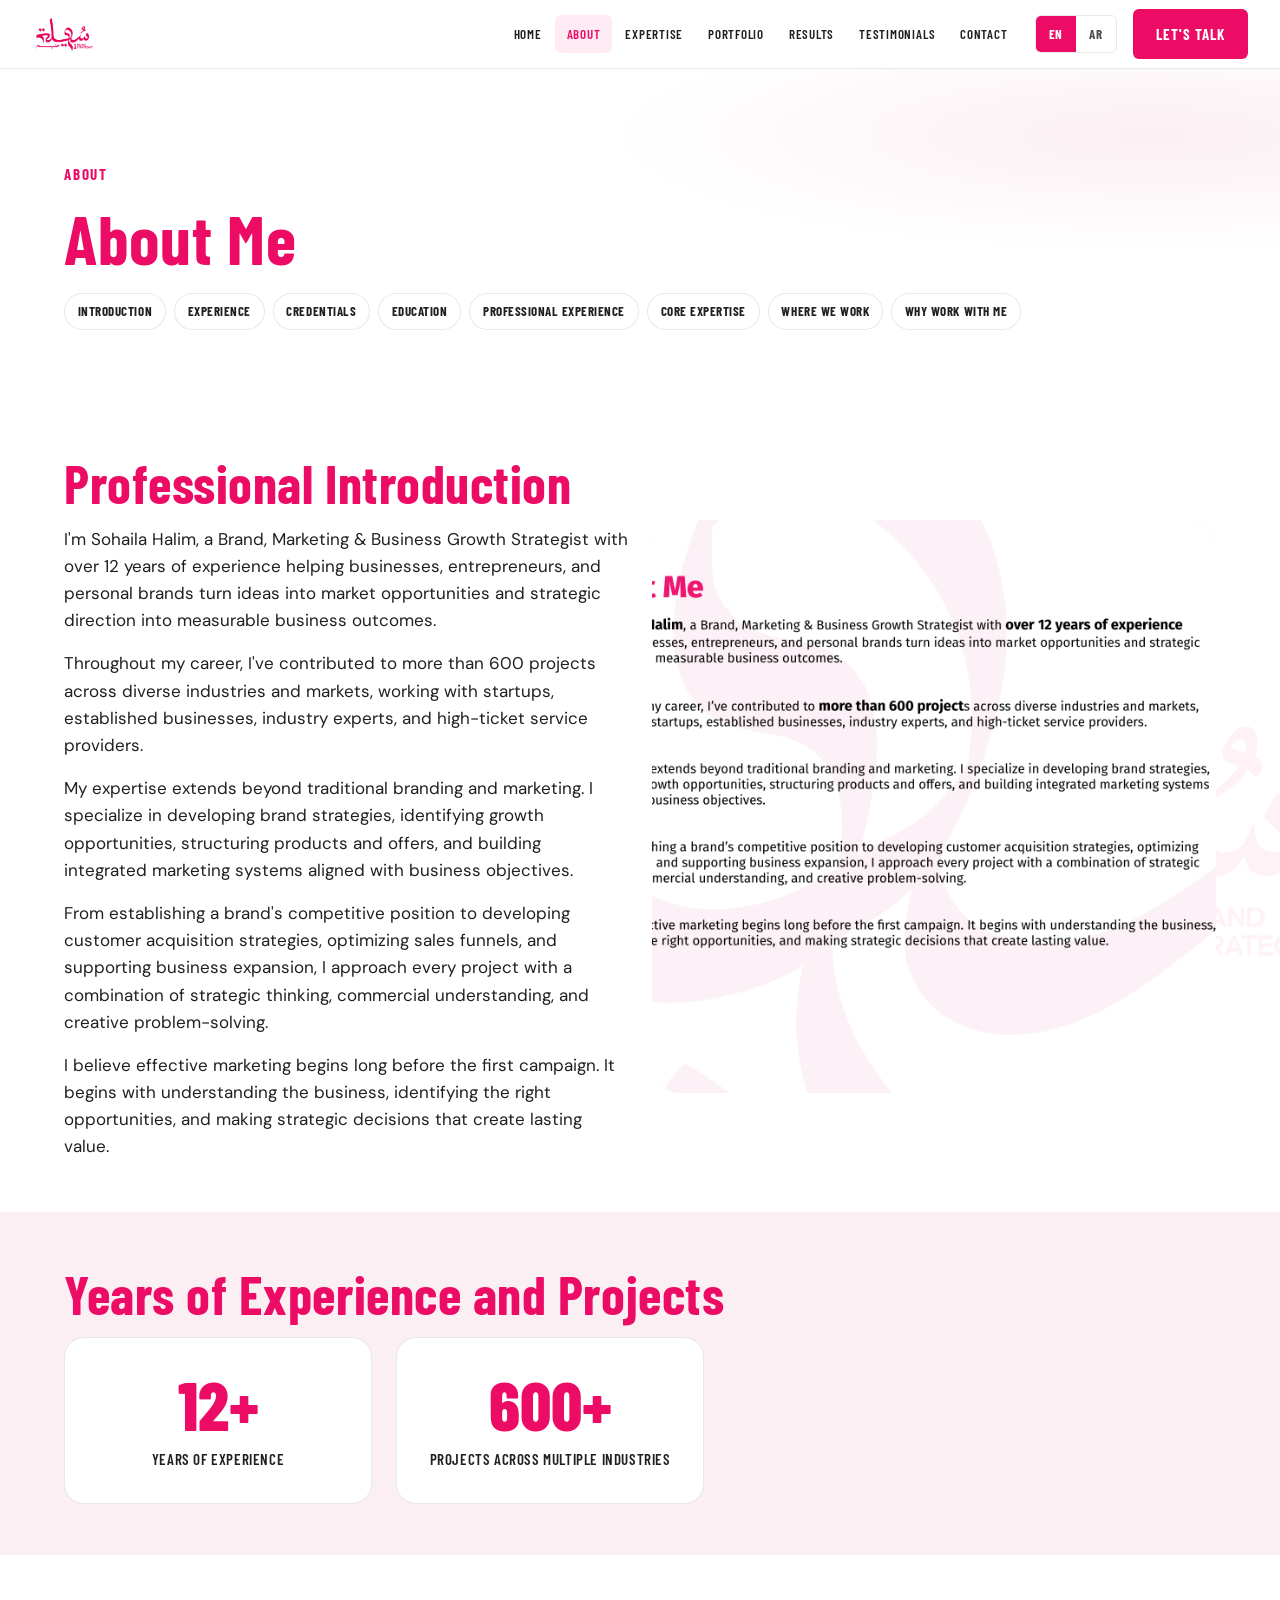
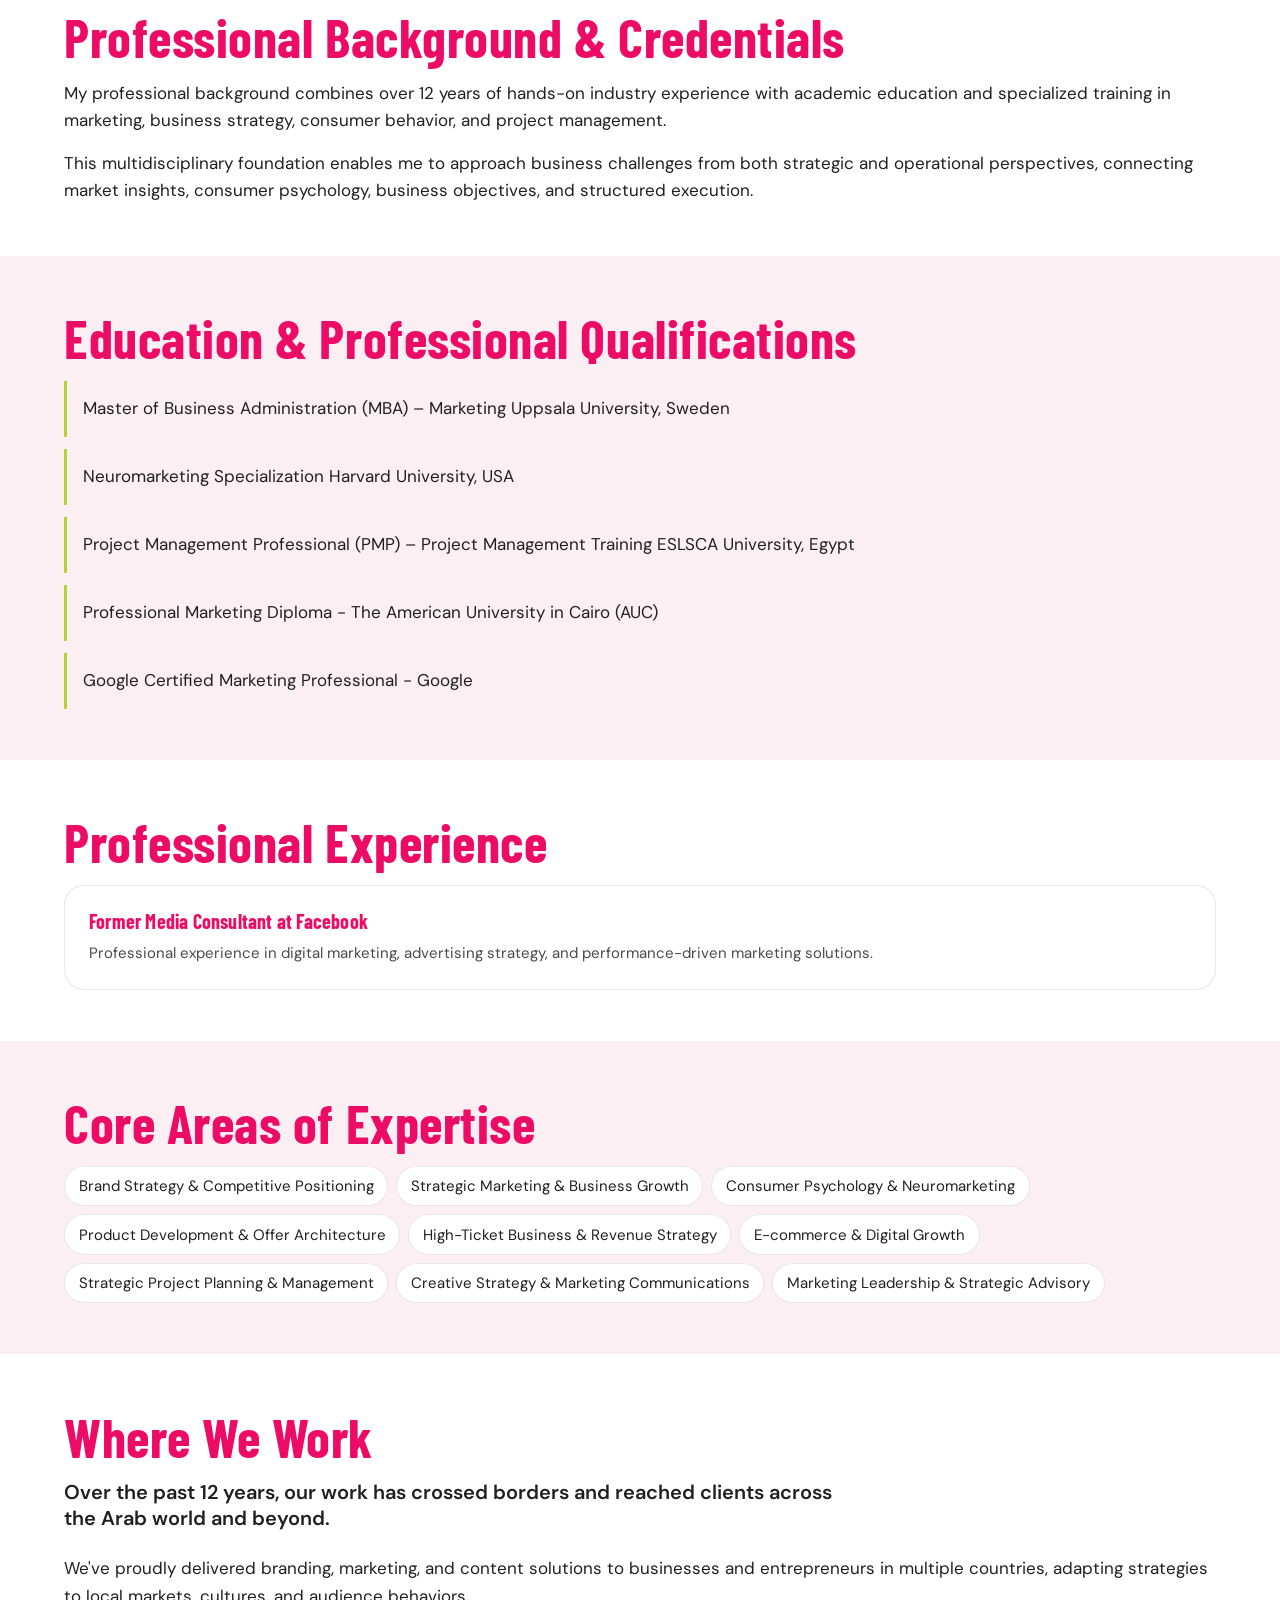
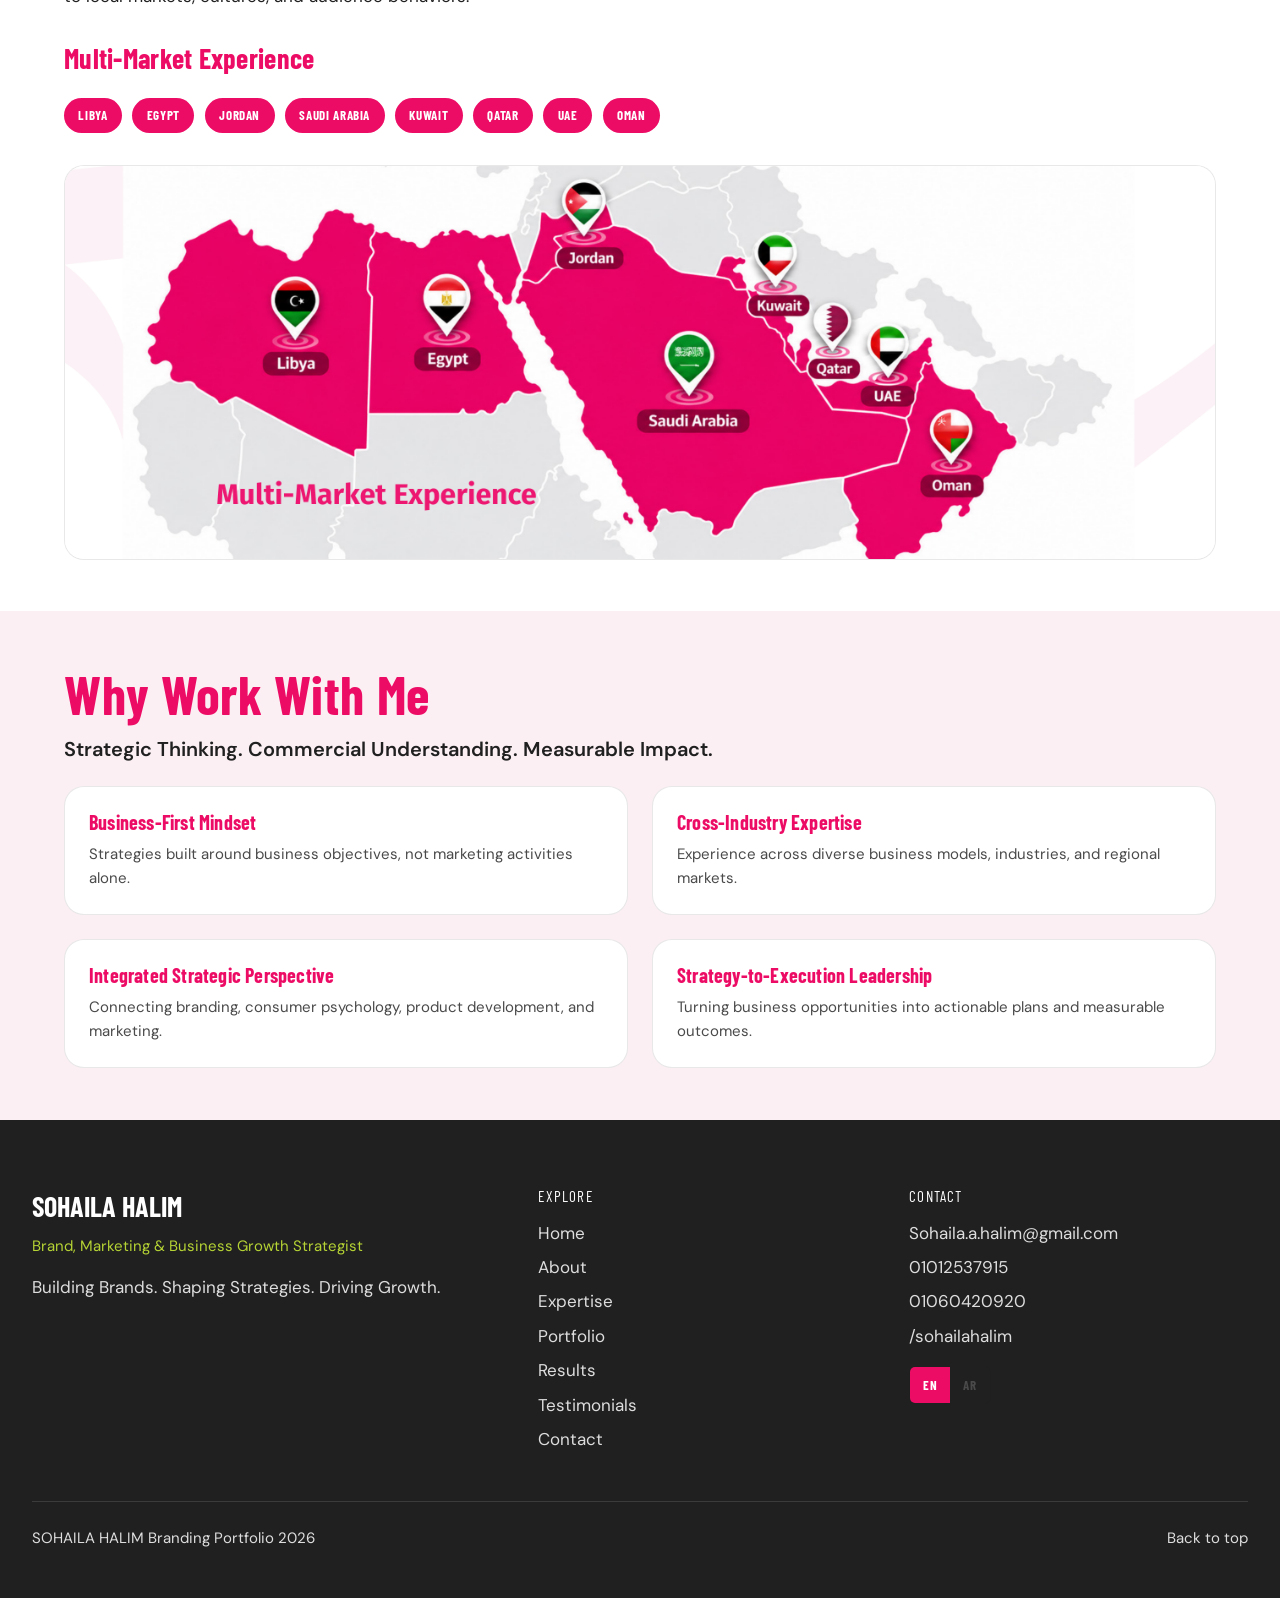
==== commit 0d7dbab6: "v1" ====
--- a/about.html
+++ b/about.html
@@ -18,7 +18,7 @@
 
   <main id="main" class="site-main">
     <section class="page-hero">
-      <div class="container">
+      <div class="container" data-source-content>
         <p class="section__eyebrow">About</p>
         <h1 class="page-hero__title">About Me</h1>
         <nav class="section-nav" aria-label="About sections">
--- a/assets/css/global.css
+++ b/assets/css/global.css
@@ -9,6 +9,7 @@
 html {
   scroll-behavior: smooth;
   scroll-padding-top: calc(var(--header-h) + 1rem);
+  overflow-x: clip;
 }
 
 @media (prefers-reduced-motion: reduce) {
@@ -119,11 +120,38 @@
 
 .section {
   position: relative;
-  padding-block: var(--space-8);
+  padding-block: clamp(2.5rem, 4vw, 4rem);
 }
 
 .section--tight {
-  padding-block: var(--space-6);
+  padding-block: clamp(1.75rem, 3vw, 2.75rem);
+}
+
+.translation-banner {
+  background: var(--color-blush);
+  border-bottom: 1px solid var(--color-border);
+  padding: 0.65rem var(--container-pad);
+  text-align: center;
+  font-size: var(--fs-sm);
+  color: var(--color-charcoal-muted);
+}
+
+.translation-banner[hidden] {
+  display: none;
+}
+
+.translation-banner p {
+  margin: 0;
+  max-width: var(--container-max);
+  margin-inline: auto;
+}
+
+[data-source-content] {
+  /* English source remains LTR-readable inside RTL chrome */
+}
+
+body.lightbox-open {
+  overflow: hidden;
 }
 
 .section--blush {
@@ -212,7 +240,7 @@
 }
 
 .page-hero {
-  padding-block: calc(var(--header-h) + var(--space-7)) var(--space-7);
+  padding-block: calc(var(--header-h) + var(--space-5)) clamp(1.75rem, 3vw, 2.75rem);
   background:
     radial-gradient(ellipse 60% 50% at 90% 20%, var(--color-blush) 0%, transparent 70%),
     var(--color-white);
--- a/assets/css/components.css
+++ b/assets/css/components.css
@@ -234,7 +234,7 @@
 /* Hero */
 .hero {
   position: relative;
-  padding-block: calc(var(--header-h) + var(--space-6)) var(--space-8);
+  padding-block: calc(var(--header-h) + var(--space-5)) clamp(2.5rem, 5vw, 4rem);
   overflow: hidden;
   background:
     linear-gradient(135deg, var(--color-white) 0%, var(--color-blush) 55%, var(--color-white) 100%);
@@ -644,6 +644,14 @@
   border: 1px solid var(--color-border);
   border-radius: var(--radius-lg);
   background: var(--color-white);
+  -webkit-overflow-scrolling: touch;
+}
+
+.table-scroll-hint {
+  display: none;
+  margin: 0 0 0.75rem;
+  font-size: var(--fs-xs);
+  color: var(--color-charcoal-muted);
 }
 
 .data-table {
@@ -669,6 +677,12 @@
   text-transform: uppercase;
 }
 
+.data-table td:nth-child(n + 2),
+.data-table th:nth-child(n + 2) {
+  text-align: end;
+  font-variant-numeric: tabular-nums;
+}
+
 .data-table tr:last-child td {
   border-bottom: 0;
 }
@@ -761,61 +775,86 @@
   color: var(--color-charcoal-muted);
 }
 
-/* Lightbox */
+/* Lightbox (native dialog) */
 .lightbox {
   position: fixed;
   inset: 0;
   z-index: 200;
+  width: min(100% - 2rem, 56rem);
+  max-width: 56rem;
+  max-height: 92vh;
+  margin: auto;
+  padding: 0;
+  border: 0;
+  border-radius: var(--radius-lg);
+  background: transparent;
+  color: inherit;
+}
+
+.lightbox::backdrop {
   background: var(--color-overlay);
-  display: grid;
-  place-items: center;
-  padding: var(--space-5);
-}
-
-.lightbox[hidden] {
+}
+
+.lightbox:not([open]) {
   display: none;
 }
 
 .lightbox__dialog {
   position: relative;
-  width: min(100%, 56rem);
-  max-height: 90vh;
+  width: 100%;
+  max-height: 92vh;
   background: var(--color-white);
   border-radius: var(--radius-lg);
   overflow: hidden;
   display: flex;
   flex-direction: column;
+  box-shadow: var(--shadow-lg);
 }
 
 .lightbox__media {
   overflow: auto;
-  max-height: calc(90vh - 4.5rem);
+  max-height: calc(92vh - 5rem);
+  min-height: 12rem;
   background: #111;
   display: grid;
   place-items: center;
+  padding: 0.75rem;
 }
 
 .lightbox__media img {
   max-width: 100%;
-  max-height: calc(90vh - 4.5rem);
+  max-height: calc(92vh - 6rem);
+  width: auto;
+  height: auto;
   object-fit: contain;
 }
 
 .lightbox__toolbar {
-  display: flex;
+  display: grid;
+  grid-template-columns: 1fr auto;
+  gap: 0.35rem 1rem;
   align-items: center;
-  justify-content: space-between;
-  gap: var(--space-3);
   padding: 0.75rem 1rem;
   border-top: 1px solid var(--color-border);
+  background: var(--color-white);
 }
 
 .lightbox__caption {
   font-size: var(--fs-sm);
   color: var(--color-charcoal-muted);
+  margin: 0;
+}
+
+.lightbox__position {
+  grid-column: 1;
+  font-size: var(--fs-xs);
+  color: var(--color-charcoal-muted);
+  margin: 0;
 }
 
 .lightbox__controls {
+  grid-column: 2;
+  grid-row: 1 / span 2;
   display: flex;
   gap: 0.35rem;
 }
@@ -828,6 +867,38 @@
   border-radius: var(--radius-sm);
   cursor: pointer;
   font-weight: var(--fw-bold);
+}
+
+.lightbox__btn:hover {
+  border-color: var(--color-fuchsia);
+  color: var(--color-fuchsia);
+}
+
+/* Load more */
+.load-more {
+  display: flex;
+  flex-direction: column;
+  align-items: center;
+  gap: var(--space-3);
+  margin-top: var(--space-6);
+}
+
+.load-more__status {
+  margin: 0;
+  font-size: var(--fs-sm);
+  color: var(--color-charcoal-muted);
+}
+
+.gallery-item.is-batch-hidden,
+.gallery-item[hidden] {
+  display: none !important;
+}
+
+.filter-btn.is-active,
+.filter-btn[aria-pressed="true"] {
+  background: var(--color-fuchsia);
+  border-color: var(--color-fuchsia);
+  color: var(--color-white);
 }
 
 /* Footer */
--- a/assets/css/responsive.css
+++ b/assets/css/responsive.css
@@ -1,15 +1,23 @@
 @media (max-width: 1024px) {
   .hero__grid {
     grid-template-columns: 1fr;
-    gap: var(--space-6);
+    gap: var(--space-5);
   }
 
   .hero__media {
     order: -1;
+    justify-items: center;
   }
 
   .hero__media img {
-    width: min(100%, 22rem);
+    width: min(100%, 20rem);
+    max-width: 100%;
+    height: auto;
+    object-fit: contain;
+  }
+
+  .hero__content {
+    text-align: start;
   }
 
   .tabs--vertical {
@@ -44,24 +52,50 @@
 
   .site-nav {
     position: fixed;
-    inset: var(--header-h) 0 0 0;
+    top: var(--header-h);
+    bottom: 0;
+    inset-inline-start: 0;
+    width: min(100%, 24rem);
+    max-width: 100%;
     background: var(--color-white);
     flex-direction: column;
     align-items: stretch;
     padding: var(--space-5);
     gap: var(--space-4);
-    transform: translateX(100%);
-    transition: transform var(--duration) var(--ease);
+    transform: translate3d(100%, 0, 0);
+    transition: transform var(--duration) var(--ease), visibility var(--duration) var(--ease);
+    overflow-x: hidden;
     overflow-y: auto;
     border-top: 1px solid var(--color-border);
+    visibility: hidden;
+    pointer-events: none;
+    z-index: 90;
+    /* Keep closed drawer from expanding document scroll width */
+    clip-path: inset(0 0 0 0);
   }
 
   [dir="rtl"] .site-nav {
-    transform: translateX(-100%);
+    transform: translate3d(-100%, 0, 0);
   }
 
   .site-header.is-open .site-nav {
-    transform: translateX(0);
+    transform: translate3d(0, 0, 0);
+    visibility: visible;
+    pointer-events: auto;
+    clip-path: none;
+  }
+
+  .site-header:not(.is-open) .site-nav {
+    /* Park fully outside without expanding layout overflow */
+    inset-inline-start: auto;
+    inset-inline-end: 0;
+    transform: translate3d(100%, 0, 0);
+  }
+
+  [dir="rtl"] .site-header:not(.is-open) .site-nav {
+    inset-inline-start: 0;
+    inset-inline-end: auto;
+    transform: translate3d(-100%, 0, 0);
   }
 
   .site-nav__list {
@@ -84,8 +118,12 @@
 }
 
 @media (max-width: 768px) {
+  .table-scroll-hint {
+    display: block;
+  }
+
   .section {
-    padding-block: var(--space-7);
+    padding-block: clamp(2rem, 5vw, 3rem);
   }
 
   .grid--2,
--- a/assets/css/rtl.css
+++ b/assets/css/rtl.css
@@ -1,5 +1,14 @@
 [dir="rtl"] body {
   font-family: var(--font-arabic), var(--font-body);
+}
+
+[dir="rtl"] [data-source-content],
+[dir="rtl"] [data-source-content] * {
+  /* Keep English source copy readable; do not force Arabic font on Latin text */
+}
+
+[dir="rtl"] .lightbox__toolbar {
+  text-align: start;
 }
 
 [dir="rtl"] h1,
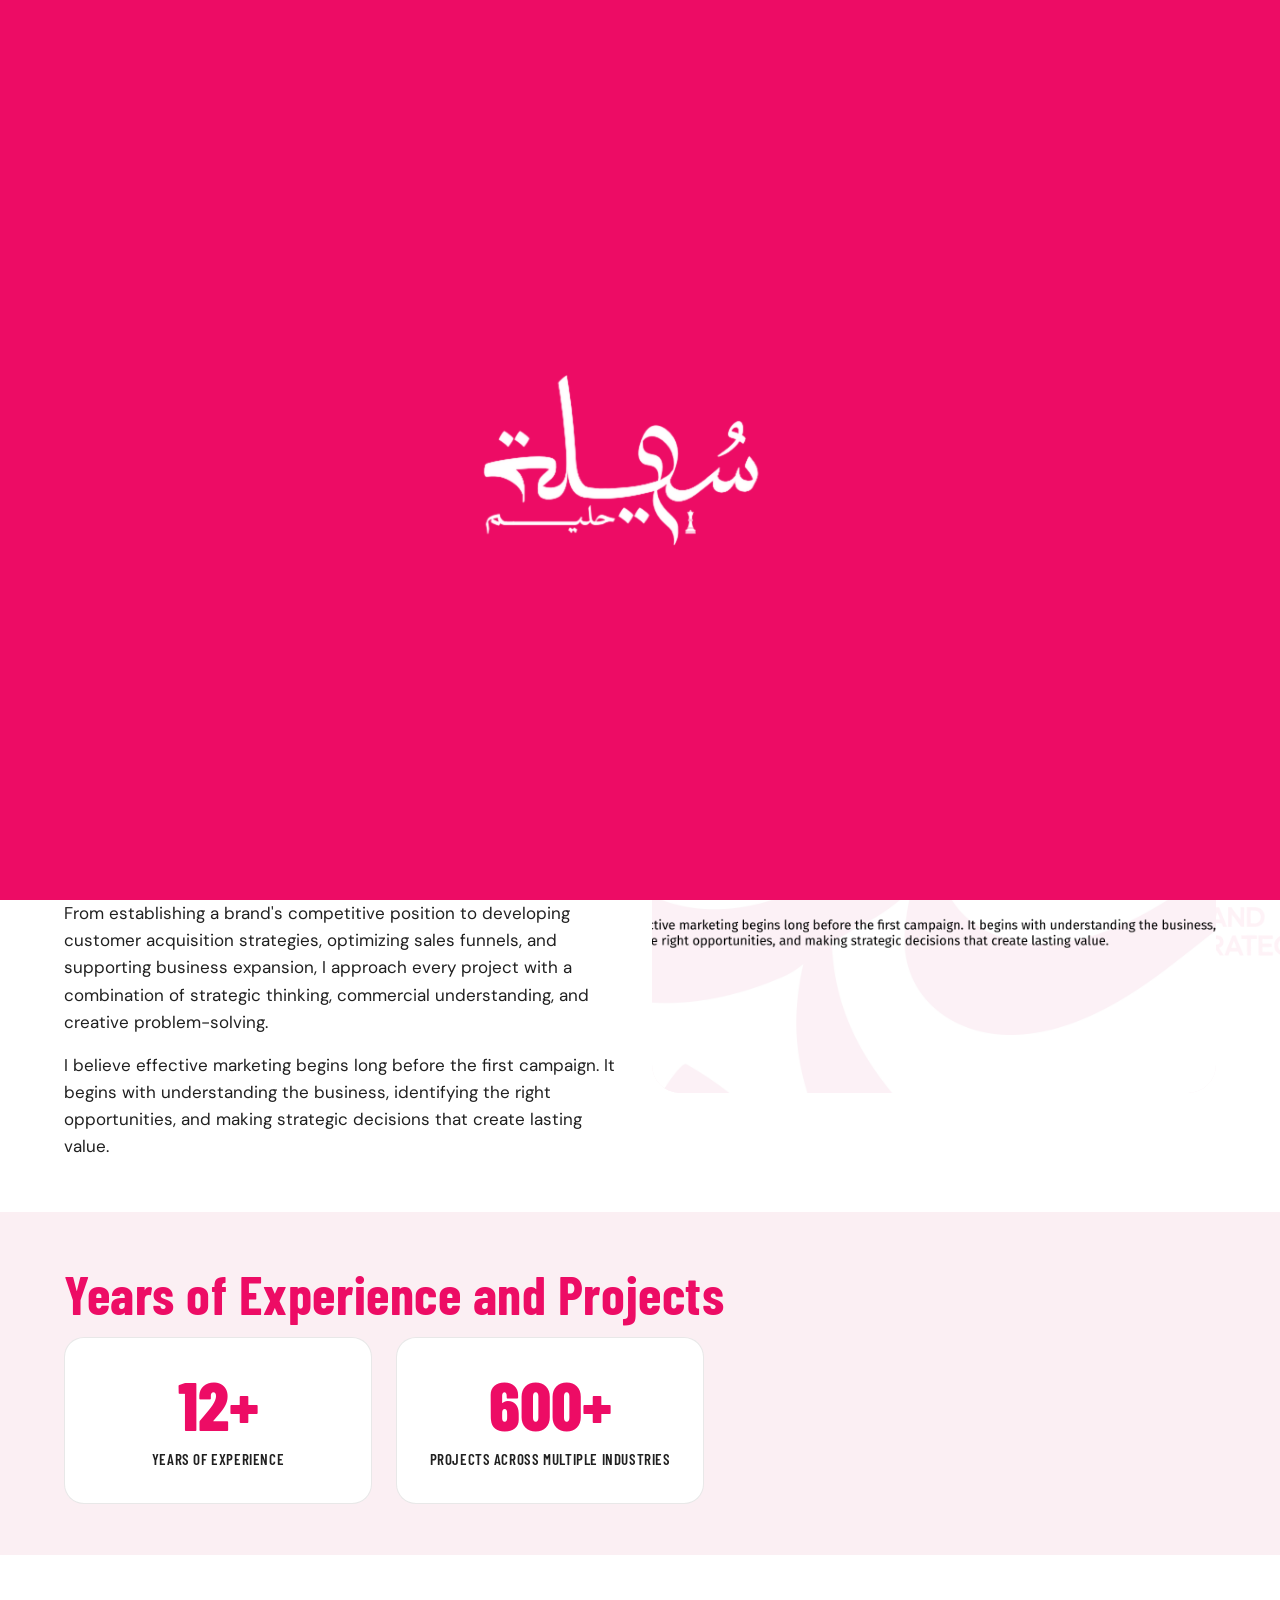
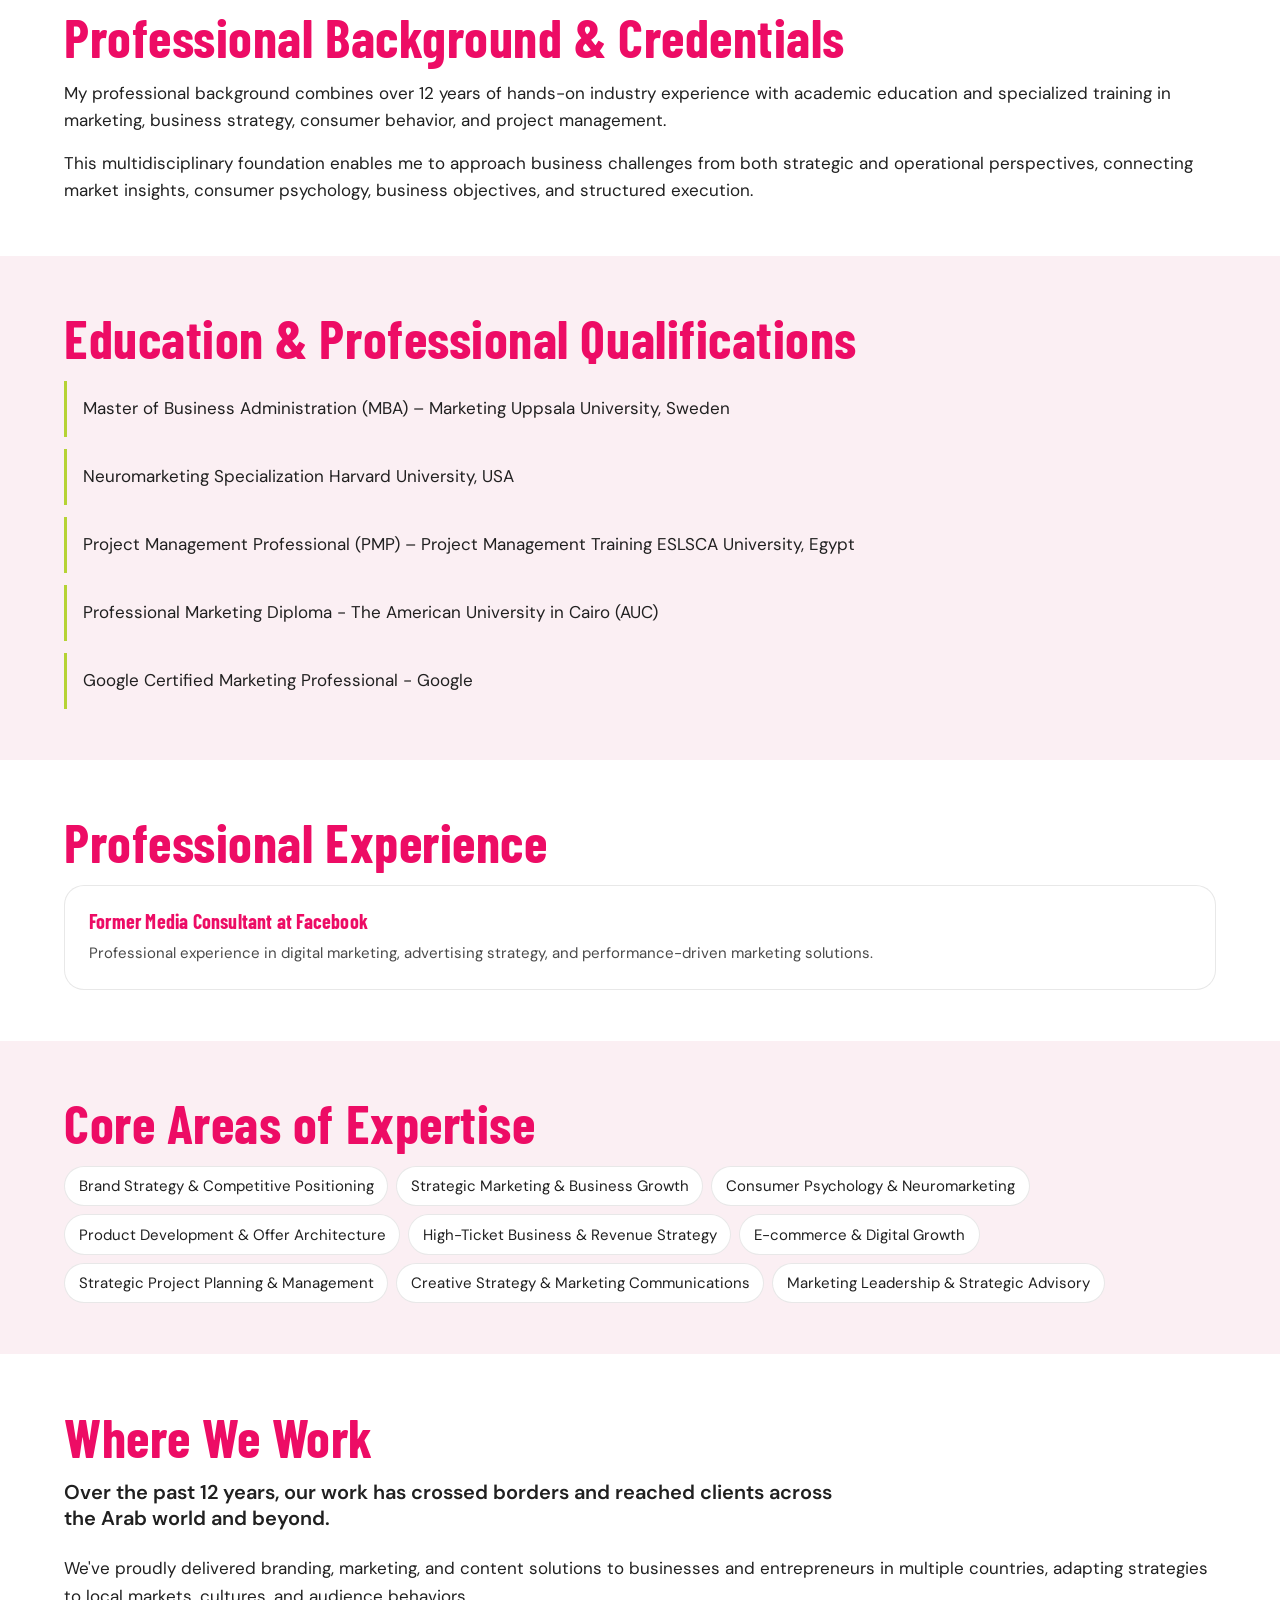
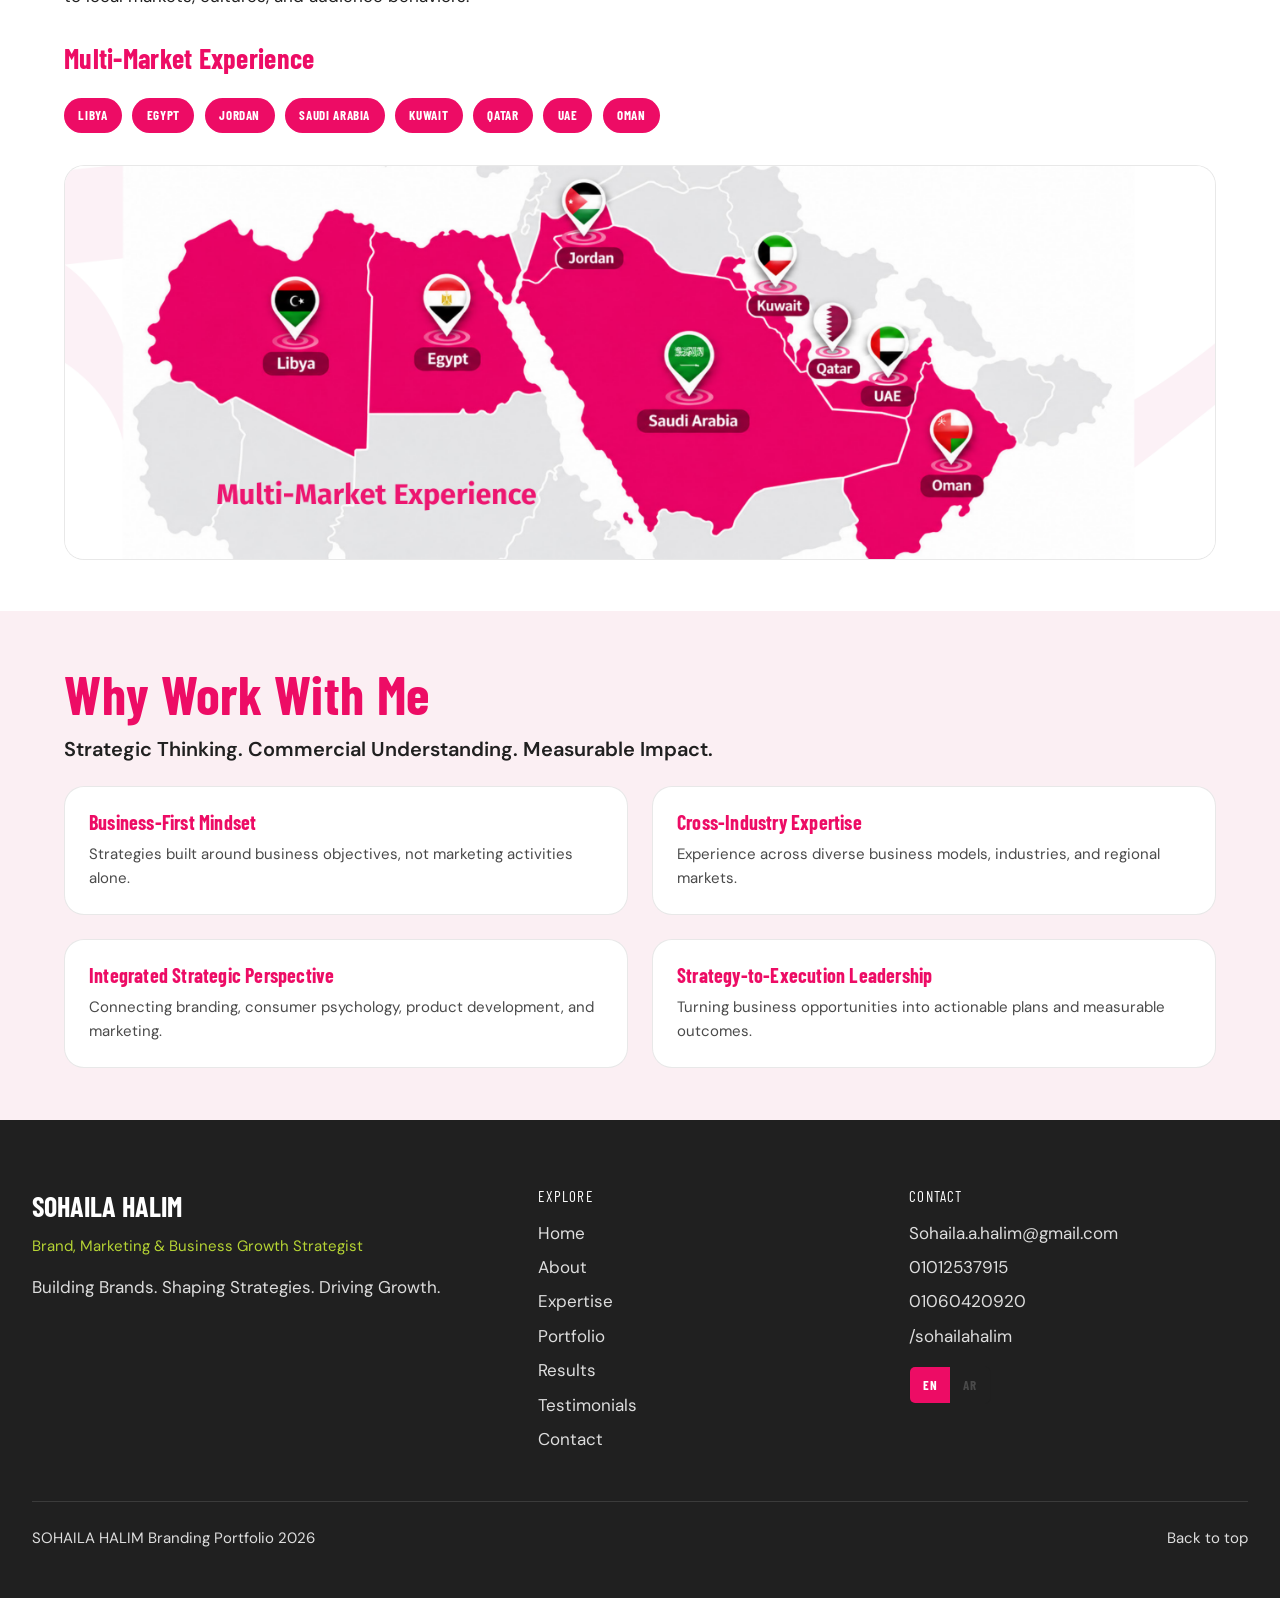
==== commit 94b5635e: "v1" ====
--- a/about.html
+++ b/about.html
@@ -11,9 +11,15 @@
   <link rel="stylesheet" href="assets/css/components.css" />
   <link rel="stylesheet" href="assets/css/responsive.css" />
   <link rel="stylesheet" href="assets/css/rtl.css" />
+  <link rel="stylesheet" href="assets/css/animations.css" />
 </head>
 <body id="top">
-  <a class="skip-link" href="#main" data-i18n="common.skipToContent">Skip to content</a>
+    <div id="page-loader" class="page-transition is-active is-booting" aria-hidden="true" aria-busy="true">
+    <div class="page-transition__veil"></div>
+    <div class="page-transition__logo-wrap"></div>
+  </div>
+  <script src="assets/js/page-transition.js"></script>
+<a class="skip-link" href="#main" data-i18n="common.skipToContent">Skip to content</a>
   <div data-site-header></div>
 
   <main id="main" class="site-main">
@@ -172,8 +178,10 @@
 
   <div data-site-footer></div>
   <script src="assets/js/translations.js"></script>
+  <script src="assets/js/page-content.js"></script>
   <script src="assets/js/i18n.js"></script>
   <script src="assets/js/navigation.js"></script>
+  <script src="assets/js/animations.js"></script>
   <script src="assets/js/main.js"></script>
 </body>
 </html>
--- a/assets/css/variables.css
+++ b/assets/css/variables.css
@@ -72,6 +72,18 @@
   --duration: 280ms;
   --duration-slow: 480ms;
 
+  /* Motion design system tokens */
+  --motion-ease-out: cubic-bezier(0.22, 1, 0.36, 1);
+  --motion-ease-standard: cubic-bezier(0.4, 0, 0.2, 1);
+  --motion-fast: 180ms;
+  --motion-medium: 360ms;
+  --motion-reveal: 600ms;
+  --motion-transition: 450ms;
+  --motion-stagger: 75ms;
+  --motion-reveal-distance: 22px;
+  --motion-hover-lift: -6px;
+  --motion-hover-scale: 1.015;
+
   /* Shadows */
   --shadow-sm: 0 1px 2px rgba(32, 32, 32, 0.06);
   --shadow-md: 0 8px 24px rgba(32, 32, 32, 0.08);
@@ -86,5 +98,10 @@
     --duration-fast: 0ms;
     --duration: 0ms;
     --duration-slow: 0ms;
+    --motion-fast: 0ms;
+    --motion-medium: 0ms;
+    --motion-reveal: 0ms;
+    --motion-transition: 0ms;
+    --motion-stagger: 0ms;
   }
 }
--- a/assets/css/components.css
+++ b/assets/css/components.css
@@ -15,12 +15,35 @@
   text-transform: uppercase;
   text-decoration: none;
   cursor: pointer;
-  transition: background var(--duration) var(--ease), color var(--duration) var(--ease), border-color var(--duration) var(--ease), transform var(--duration) var(--ease);
+  transition:
+    background var(--motion-medium) var(--motion-ease-out),
+    color var(--motion-medium) var(--motion-ease-out),
+    border-color var(--motion-medium) var(--motion-ease-out),
+    transform var(--motion-medium) var(--motion-ease-out),
+    box-shadow var(--motion-medium) var(--motion-ease-out);
 }
 
 .btn:hover {
   text-decoration: none;
-  transform: translateY(-1px);
+}
+
+@media (hover: hover) and (pointer: fine) {
+  .btn:hover {
+    transform: translate3d(0, -2px, 0);
+    box-shadow: var(--shadow-sm);
+  }
+}
+
+.btn:active {
+  transform: translate3d(0, 0, 0) scale(0.985);
+}
+
+.btn:disabled,
+.btn[aria-disabled="true"] {
+  opacity: 0.55;
+  cursor: not-allowed;
+  transform: none;
+  box-shadow: none;
 }
 
 .btn--primary {
@@ -183,23 +206,51 @@
 }
 
 .site-nav__link {
+  position: relative;
   display: inline-flex;
-  padding: 0.55rem 0.7rem;
+  align-items: center;
+  padding: 0.55rem 0.65rem;
   color: var(--color-charcoal);
   text-decoration: none;
-  font-family: var(--font-display);
-  font-size: var(--fs-xs);
-  font-weight: var(--fw-semibold);
-  letter-spacing: 0.06em;
-  text-transform: uppercase;
+  font-family: var(--font-body);
+  font-size: 0.875rem;
+  font-weight: 500;
+  letter-spacing: 0.01em;
+  text-transform: none;
+  line-height: 1.45;
   border-radius: var(--radius-sm);
-  transition: color var(--duration) var(--ease), background var(--duration) var(--ease);
+  transition: color var(--motion-medium) var(--motion-ease-out);
+}
+
+.site-nav__link::after {
+  content: "";
+  position: absolute;
+  inset-inline: 0.65rem;
+  bottom: 0.2rem;
+  height: 2px;
+  background: var(--color-fuchsia);
+  border-radius: 999px;
+  transform: scaleX(0);
+  transform-origin: inline-start;
+  transition: transform var(--motion-medium) var(--motion-ease-out);
 }
 
 .site-nav__link:hover,
+.site-nav__link:focus-visible {
+  color: var(--color-fuchsia);
+  background: transparent;
+}
+
+.site-nav__link:hover::after,
+.site-nav__link:focus-visible::after,
+.site-nav__link[aria-current="page"]::after {
+  transform: scaleX(1);
+}
+
 .site-nav__link[aria-current="page"] {
   color: var(--color-fuchsia);
-  background: var(--color-fuchsia-soft);
+  font-weight: 600;
+  background: transparent;
 }
 
 .lang-switcher {
@@ -305,16 +356,12 @@
 }
 
 .card--interactive {
-  transition: transform var(--duration) var(--ease), box-shadow var(--duration) var(--ease), border-color var(--duration) var(--ease);
   text-decoration: none;
   color: inherit;
   display: block;
 }
 
 .card--interactive:hover {
-  transform: translateY(-3px);
-  box-shadow: var(--shadow-md);
-  border-color: rgba(237, 12, 101, 0.25);
   color: inherit;
   text-decoration: none;
 }
--- a/assets/css/responsive.css
+++ b/assets/css/responsive.css
@@ -105,7 +105,13 @@
 
   .site-nav__link {
     padding: 0.9rem 0.75rem;
-    font-size: var(--fs-sm);
+    font-size: 1rem;
+    font-weight: 500;
+  }
+
+  .site-nav__link::after {
+    inset-inline: 0.75rem;
+    bottom: 0.35rem;
   }
 
   .header-cta {
--- a/assets/css/rtl.css
+++ b/assets/css/rtl.css
@@ -16,7 +16,6 @@
 [dir="rtl"] h3,
 [dir="rtl"] h4,
 [dir="rtl"] .btn,
-[dir="rtl"] .site-nav__link,
 [dir="rtl"] .filter-btn,
 [dir="rtl"] .tabs__tab,
 [dir="rtl"] .accordion__trigger,
@@ -24,6 +23,17 @@
 [dir="rtl"] .portfolio-item__name,
 [dir="rtl"] .stat-card__label {
   font-family: var(--font-arabic), var(--font-display);
+}
+
+[dir="rtl"] .site-nav__link {
+  font-family: var(--font-arabic), var(--font-body);
+  font-weight: 500;
+  letter-spacing: 0;
+  line-height: 1.5;
+}
+
+[dir="rtl"] .site-nav__link::after {
+  transform-origin: inline-start;
 }
 
 [dir="rtl"] .cred-list li {
--- a/assets/css/animations.css
+++ b/assets/css/animations.css
@@ -0,0 +1,301 @@
+/* Sohaila Halim — Motion Design System
+   Progressive enhancement: content visible without JS.
+   .js-motion enables reveal pending states after observer init.
+*/
+
+/* ---------- Scroll reveal ---------- */
+.reveal,
+[data-reveal] {
+  /* Visible by default (no-JS / reduced-motion / unsupported) */
+  opacity: 1;
+  transform: none;
+}
+
+.js-motion .reveal.is-reveal-pending:not(.is-revealed),
+.js-motion [data-reveal].is-reveal-pending:not(.is-revealed) {
+  opacity: 0;
+  transform: translate3d(0, var(--motion-reveal-distance), 0);
+  transition: none;
+}
+
+.js-motion .reveal.is-revealed,
+.js-motion [data-reveal].is-revealed {
+  opacity: 1;
+  transform: translate3d(0, 0, 0);
+  transition:
+    opacity var(--motion-reveal) var(--motion-ease-out),
+    transform var(--motion-reveal) var(--motion-ease-out);
+}
+
+.js-motion [data-reveal="fade"].is-reveal-pending:not(.is-revealed) {
+  transform: none;
+}
+
+.js-motion [data-reveal="inline-start"].is-reveal-pending:not(.is-revealed) {
+  transform: translate3d(calc(var(--motion-reveal-distance) * -1), 0, 0);
+}
+
+[dir="rtl"] .js-motion [data-reveal="inline-start"].is-reveal-pending:not(.is-revealed) {
+  transform: translate3d(var(--motion-reveal-distance), 0, 0);
+}
+
+/* Stagger children when parent is revealed */
+.js-motion .reveal-stagger.is-revealed > .reveal-child,
+.js-motion .reveal-stagger.is-revealed > .card,
+.js-motion .reveal-stagger.is-revealed > .stat-card,
+.js-motion .reveal-stagger.is-revealed > .portfolio-item,
+.js-motion .reveal-stagger.is-revealed > .gallery-item,
+.js-motion .reveal-stagger.is-revealed > .process__step,
+.js-motion .reveal-stagger.is-revealed > .contact-channel,
+.js-motion .reveal-stagger.is-revealed > article {
+  animation: sohaila-fade-up var(--motion-reveal) var(--motion-ease-out) both;
+}
+
+.js-motion .reveal-stagger.is-revealed > :nth-child(1) { animation-delay: calc(var(--motion-stagger) * 0); }
+.js-motion .reveal-stagger.is-revealed > :nth-child(2) { animation-delay: calc(var(--motion-stagger) * 1); }
+.js-motion .reveal-stagger.is-revealed > :nth-child(3) { animation-delay: calc(var(--motion-stagger) * 2); }
+.js-motion .reveal-stagger.is-revealed > :nth-child(4) { animation-delay: calc(var(--motion-stagger) * 3); }
+.js-motion .reveal-stagger.is-revealed > :nth-child(5) { animation-delay: calc(var(--motion-stagger) * 4); }
+.js-motion .reveal-stagger.is-revealed > :nth-child(6) { animation-delay: calc(var(--motion-stagger) * 5); }
+.js-motion .reveal-stagger.is-revealed > :nth-child(7) { animation-delay: calc(var(--motion-stagger) * 6); }
+.js-motion .reveal-stagger.is-revealed > :nth-child(8) { animation-delay: calc(var(--motion-stagger) * 7); }
+.js-motion .reveal-stagger.is-revealed > :nth-child(n + 9) { animation-delay: calc(var(--motion-stagger) * 8); }
+
+@keyframes sohaila-fade-up {
+  from {
+    opacity: 0;
+    transform: translate3d(0, var(--motion-reveal-distance), 0);
+  }
+  to {
+    opacity: 1;
+    transform: translate3d(0, 0, 0);
+  }
+}
+
+/* Newly revealed load-more / filter items */
+.js-motion .motion-enter {
+  animation: sohaila-fade-up var(--motion-reveal) var(--motion-ease-out) both;
+}
+
+/* ---------- Card interactions ---------- */
+@media (hover: hover) and (pointer: fine) {
+  .js-motion .card--interactive:hover,
+  .js-motion a.card:hover {
+    transform: translate3d(0, var(--motion-hover-lift), 0) scale(var(--motion-hover-scale));
+    box-shadow: var(--shadow-md);
+    border-color: rgba(237, 12, 101, 0.28);
+  }
+
+  .js-motion .portfolio-item:hover,
+  .js-motion .gallery-item:hover,
+  .js-motion .stat-card:hover,
+  .js-motion .process__step:hover,
+  .js-motion .contact-channel:hover {
+    transform: translate3d(0, -4px, 0);
+    box-shadow: var(--shadow-sm);
+  }
+
+  .js-motion .card:not(.card--interactive):not(a):hover {
+    border-color: rgba(237, 12, 101, 0.18);
+  }
+}
+
+.card--interactive:focus-visible,
+a.card:focus-visible,
+.portfolio-item a:focus-visible,
+.gallery-item button:focus-visible,
+.contact-channel:focus-visible {
+  outline: none;
+  box-shadow: var(--focus-ring);
+  transform: translate3d(0, -2px, 0);
+}
+
+.card,
+.stat-card,
+.portfolio-item,
+.gallery-item,
+.process__step,
+.contact-channel {
+  transition:
+    transform var(--motion-medium) var(--motion-ease-out),
+    box-shadow var(--motion-medium) var(--motion-ease-out),
+    border-color var(--motion-medium) var(--motion-ease-out);
+}
+
+/* ---------- Tab / accordion micro-motion ---------- */
+.tabs__panel:not([hidden]) {
+  animation: sohaila-panel-in var(--motion-medium) var(--motion-ease-out);
+}
+
+@keyframes sohaila-panel-in {
+  from { opacity: 0.35; transform: translate3d(0, 8px, 0); }
+  to { opacity: 1; transform: translate3d(0, 0, 0); }
+}
+
+.accordion__panel:not([hidden]) {
+  animation: sohaila-panel-in var(--motion-medium) var(--motion-ease-out);
+}
+
+/* ---------- Lightbox dialog ---------- */
+.lightbox {
+  transition: opacity var(--motion-medium) var(--motion-ease-out), transform var(--motion-medium) var(--motion-ease-out);
+}
+
+.lightbox[open] {
+  animation: sohaila-dialog-in var(--motion-medium) var(--motion-ease-out);
+}
+
+.lightbox::backdrop {
+  animation: sohaila-backdrop-in var(--motion-medium) var(--motion-ease-out);
+}
+
+@keyframes sohaila-dialog-in {
+  from { opacity: 0; transform: translate3d(0, 12px, 0) scale(0.985); }
+  to { opacity: 1; transform: none; }
+}
+
+@keyframes sohaila-backdrop-in {
+  from { opacity: 0; }
+  to { opacity: 1; }
+}
+
+/* ---------- Page transition overlay ---------- */
+/* Veil fades with opacity; logo stays outside that opacity so SVG masks paint correctly. */
+.page-transition {
+  position: fixed;
+  inset: 0;
+  z-index: 9999;
+  display: grid;
+  place-items: center;
+  pointer-events: none;
+  visibility: hidden;
+}
+
+.page-transition.is-active,
+.page-transition.is-booting,
+.page-transition.is-exiting {
+  visibility: visible;
+}
+
+.page-transition.is-active,
+.page-transition.is-booting {
+  pointer-events: auto;
+}
+
+.page-transition__veil {
+  position: absolute;
+  inset: 0;
+  z-index: 0;
+  background: var(--color-fuchsia);
+  opacity: 0;
+}
+
+.page-transition.is-active .page-transition__veil,
+.page-transition.is-booting .page-transition__veil {
+  opacity: 1;
+  /* Instant cover so the 2s handwriting starts on solid brand color */
+  transition: none;
+}
+
+.page-transition.is-exiting .page-transition__veil {
+  opacity: 0;
+  transition: opacity var(--motion-transition) var(--motion-ease-out);
+}
+
+.page-transition--light .page-transition__veil {
+  background: #fff7f9;
+}
+
+.page-transition__logo-wrap {
+  position: relative;
+  z-index: 2;
+  width: min(72vw, 22rem);
+  aspect-ratio: 372 / 233;
+  --reveal-upper: 0%;
+  --reveal-signature: 0%;
+  --reveal-english: 0%;
+}
+
+.page-transition.is-exiting .page-transition__logo-wrap {
+  visibility: hidden;
+}
+
+.page-transition__logo {
+  display: block;
+  width: 100%;
+  height: 100%;
+  max-width: 100%;
+  object-fit: contain;
+}
+
+/*
+  Three-band handwriting wipe (JS sets --reveal-* over 2s):
+  - upper 75%: RTL wipe for Arabic name
+  - lower-left ~66%: RTL wipe for signature
+  - lower-right ~34%: LTR wipe for English lockup
+*/
+.page-transition__logo-wrap.is-revealing .page-transition__logo {
+  -webkit-mask-image:
+    linear-gradient(to left, #000 0%, #000 var(--reveal-upper), transparent var(--reveal-upper)),
+    linear-gradient(to left, #000 0%, #000 var(--reveal-signature), transparent var(--reveal-signature)),
+    linear-gradient(to right, #000 0%, #000 var(--reveal-english), transparent var(--reveal-english));
+  mask-image:
+    linear-gradient(to left, #000 0%, #000 var(--reveal-upper), transparent var(--reveal-upper)),
+    linear-gradient(to left, #000 0%, #000 var(--reveal-signature), transparent var(--reveal-signature)),
+    linear-gradient(to right, #000 0%, #000 var(--reveal-english), transparent var(--reveal-english));
+  -webkit-mask-size: 100% 75%, 66% 25%, 34% 25%;
+  mask-size: 100% 75%, 66% 25%, 34% 25%;
+  -webkit-mask-position: 0 0, 0 100%, 100% 100%;
+  mask-position: 0 0, 0 100%, 100% 100%;
+  -webkit-mask-repeat: no-repeat;
+  mask-repeat: no-repeat;
+  -webkit-mask-composite: source-over;
+  mask-composite: add;
+}
+
+.page-transition__logo-wrap object.page-transition__logo {
+  border: 0;
+  background: transparent;
+  pointer-events: none;
+}
+
+/* ---------- Reduced motion ---------- */
+@media (prefers-reduced-motion: reduce) {
+  .js-motion .reveal.is-reveal-pending:not(.is-revealed),
+  .js-motion [data-reveal].is-reveal-pending:not(.is-revealed) {
+    opacity: 1;
+    transform: none;
+  }
+
+  .js-motion .reveal-stagger.is-revealed > *,
+  .js-motion .motion-enter,
+  .tabs__panel,
+  .lightbox[open],
+  .lightbox::backdrop {
+    animation: none !important;
+  }
+
+  .page-transition,
+  .page-transition.is-active,
+  .page-transition.is-booting,
+  .page-transition.is-exiting {
+    visibility: hidden !important;
+  }
+
+  .page-transition__veil {
+    transition: none !important;
+    opacity: 0 !important;
+  }
+
+  .card,
+  .stat-card,
+  .portfolio-item,
+  .gallery-item,
+  .process__step,
+  .contact-channel,
+  .card--interactive,
+  .btn {
+    transition: none !important;
+    transform: none !important;
+  }
+}
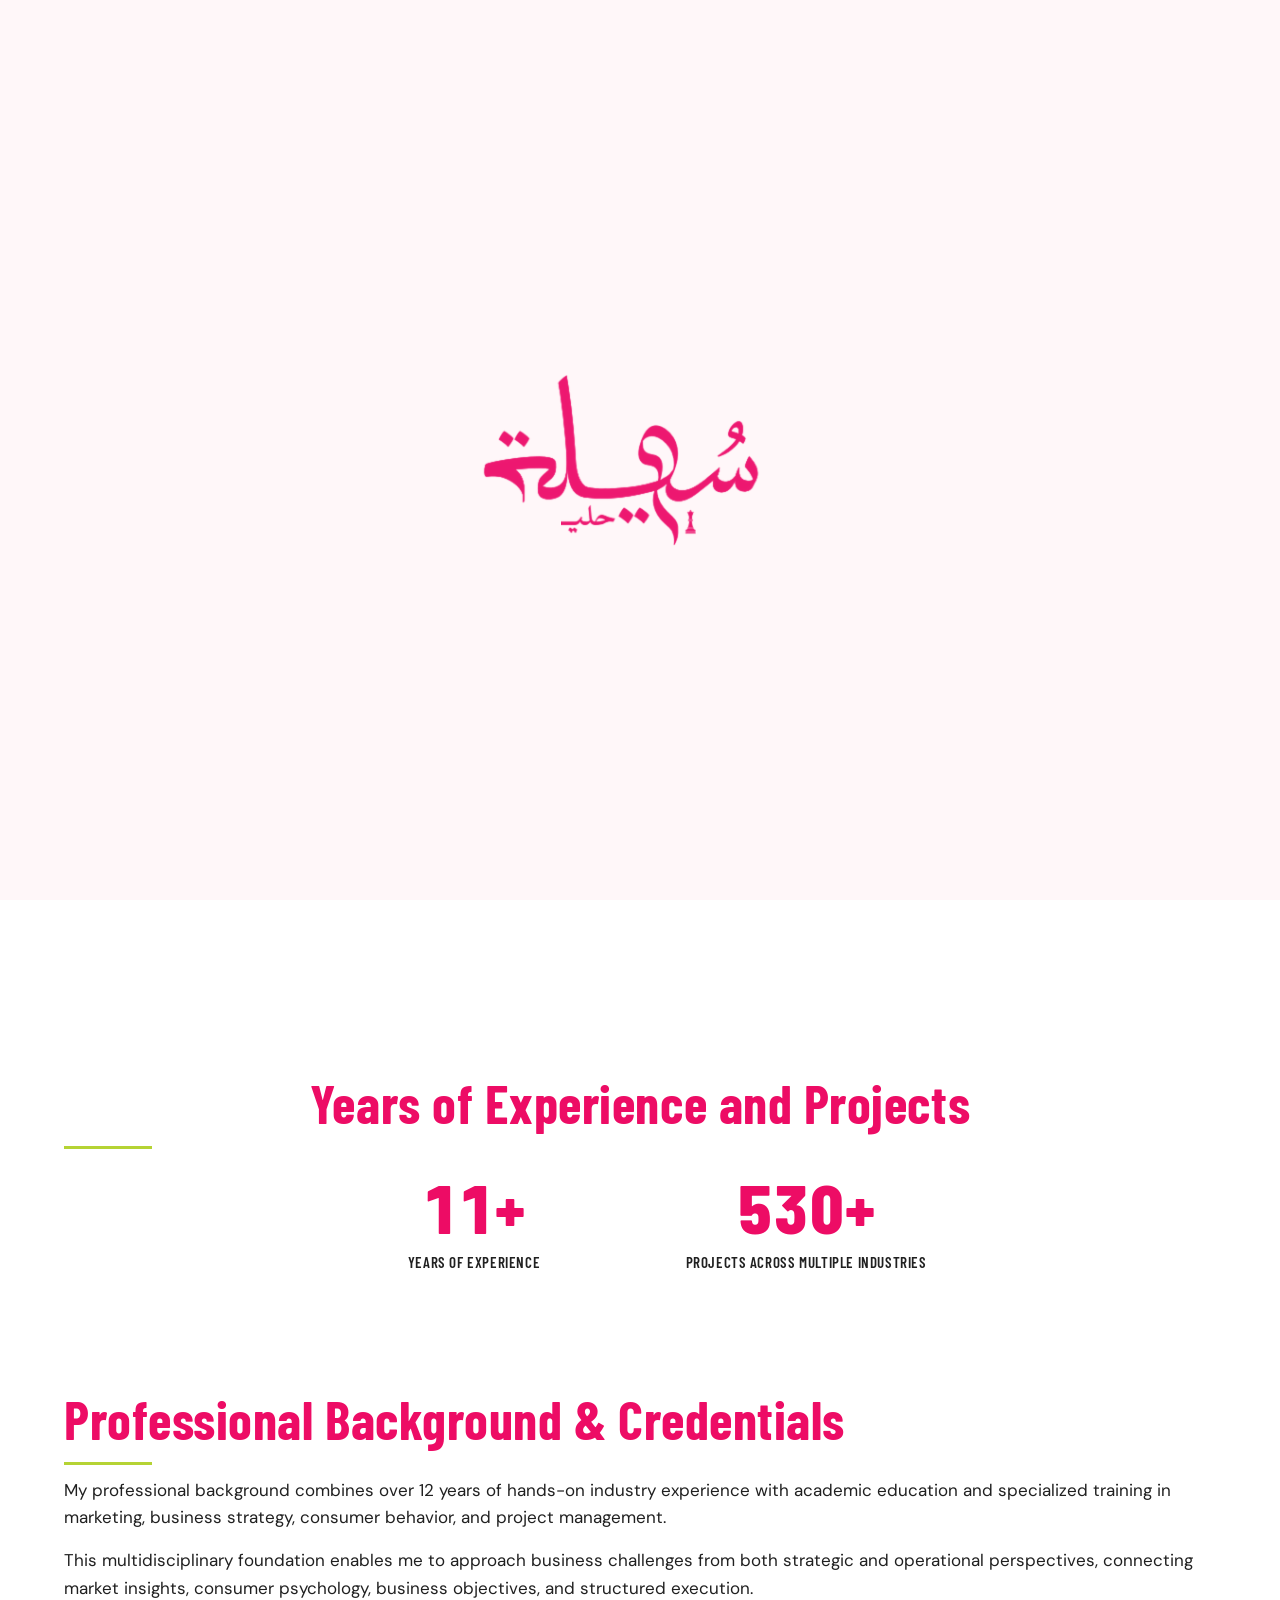
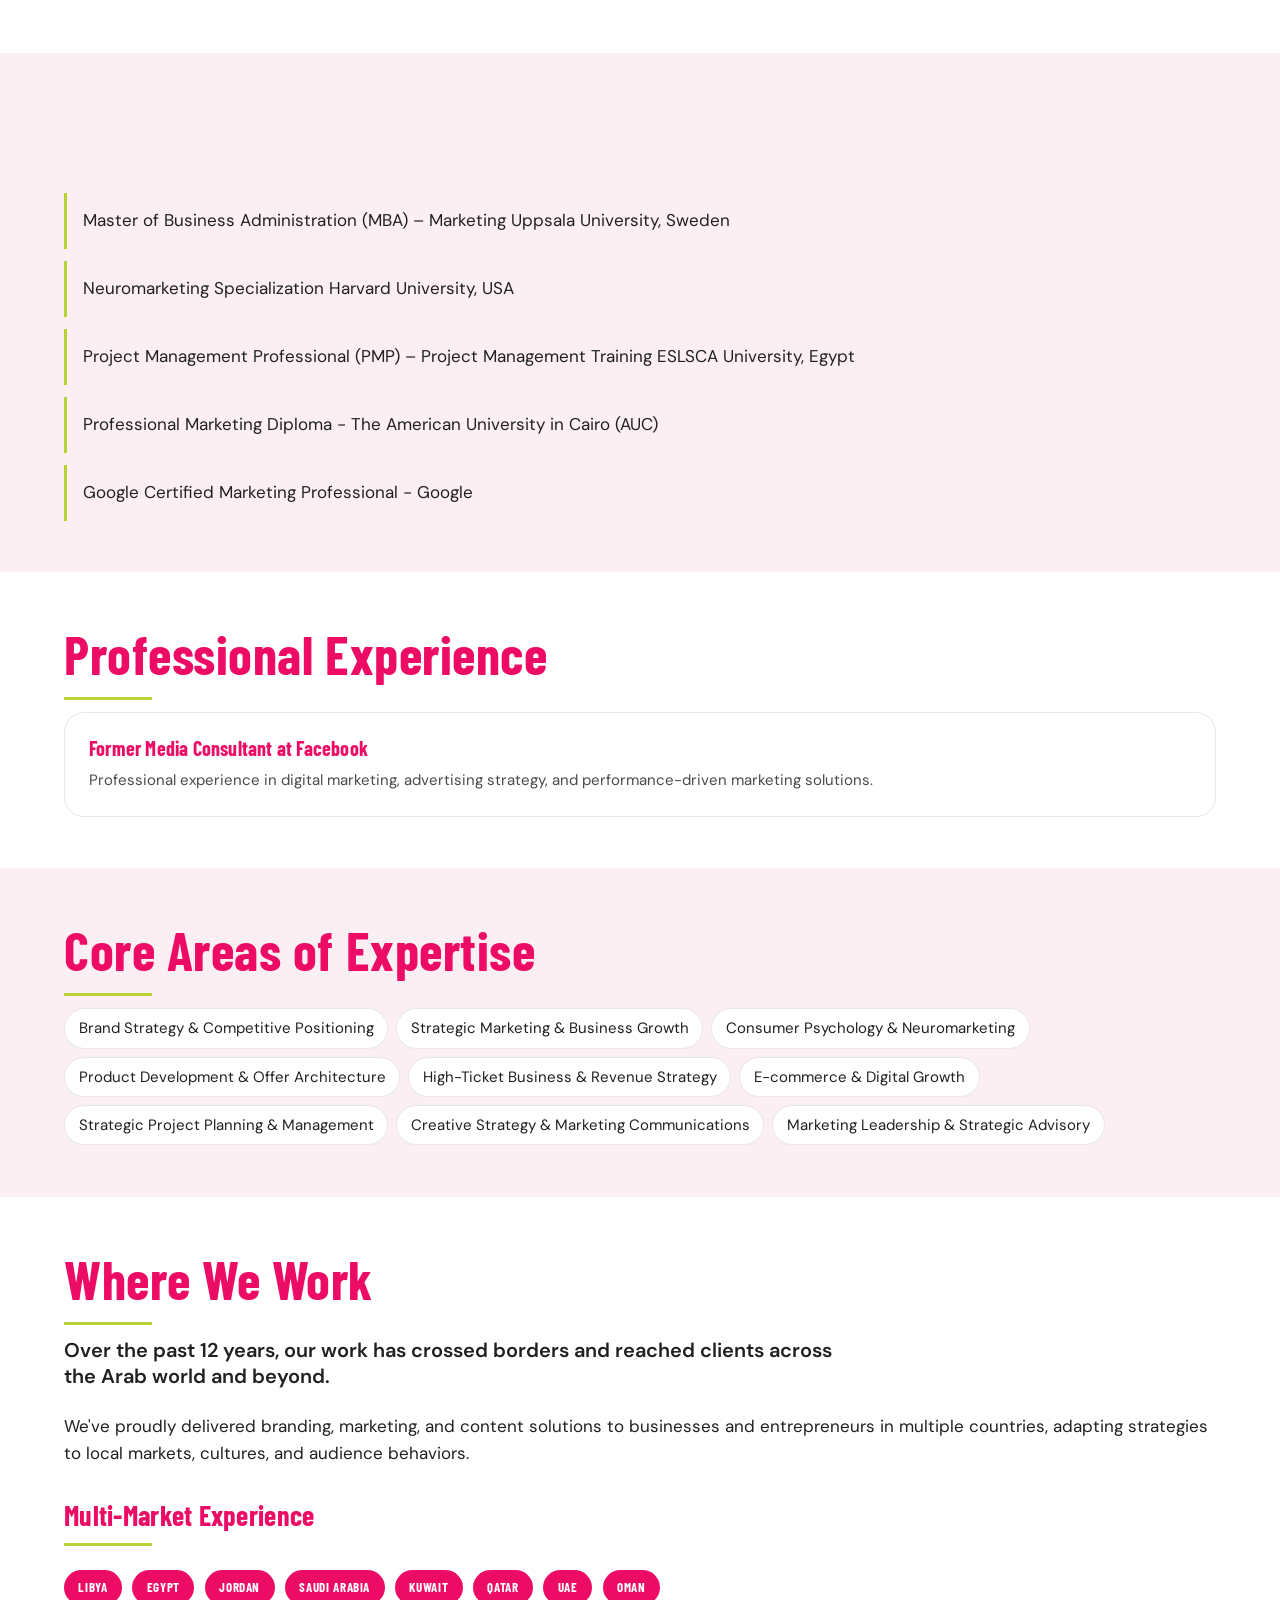
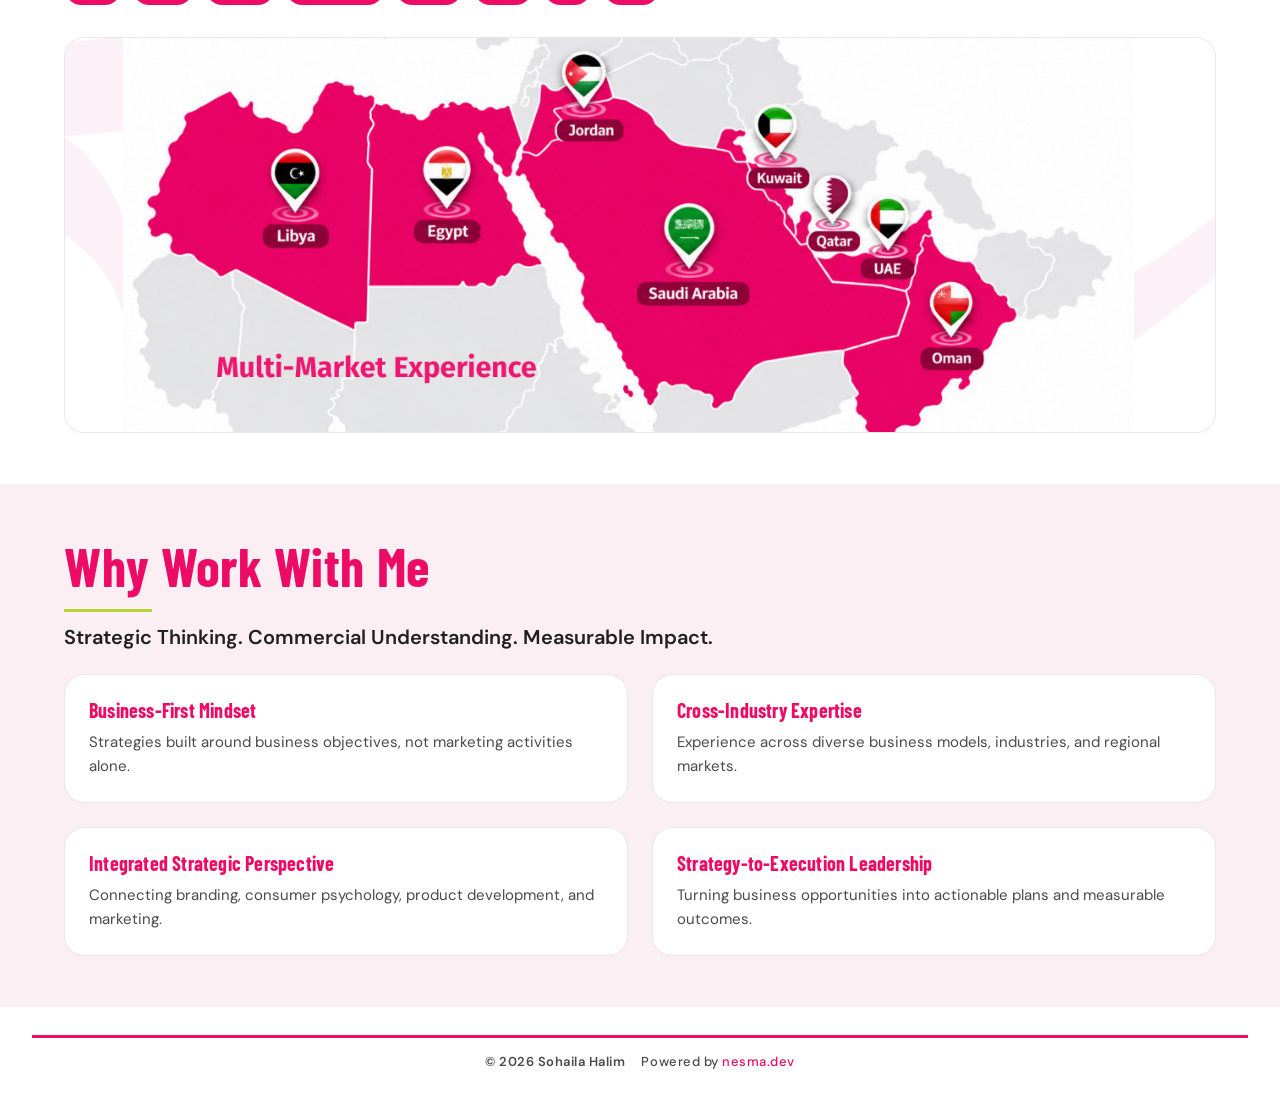
==== commit ca9a0bf6: "english version" ====
--- a/about.html
+++ b/about.html
@@ -3,8 +3,8 @@
 <head>
   <meta charset="UTF-8" />
   <meta name="viewport" content="width=device-width, initial-scale=1" />
-  <title>About Me — Sohaila Halim</title>
-  <meta name="description" content="About Sohaila Halim — Brand, Marketing & Business Growth Strategist with 12+ years of experience and 600+ projects." />
+  <title>About Me </title>
+  <meta name="description" content="About Sohaila Halim   Brand, Marketing & Business Growth Strategist with 12+ years of experience and 600+ projects." />
   <link rel="icon" href="assets/images/brand/logo-dark.png" />
   <link rel="stylesheet" href="assets/css/variables.css" />
   <link rel="stylesheet" href="assets/css/global.css" />
@@ -23,7 +23,7 @@
   <div data-site-header></div>
 
   <main id="main" class="site-main">
-    <section class="page-hero">
+    <!-- <section class="page-hero">
       <div class="container" data-source-content>
         <p class="section__eyebrow">About</p>
         <h1 class="page-hero__title">About Me</h1>
@@ -38,14 +38,14 @@
           <a href="#why-work-with-me">Why Work With Me</a>
         </nav>
       </div>
-    </section>
+    </section> -->
 
     <!-- PDF p.2 -->
     <section class="section" id="introduction" aria-labelledby="intro-title">
       <div class="watermark" aria-hidden="true"><img src="assets/images/brand/logo-dark.png" alt="" /></div>
       <div class="container">
         <div class="grid grid--2" style="align-items:center">
-          <div>
+          <div class="hero-intro__copy" data-source-content>
             <h2 id="intro-title" class="section__title section__title--fuchsia">Professional Introduction</h2>
             <p>I'm Sohaila Halim, a Brand, Marketing &amp; Business Growth Strategist with over 12 years of experience helping businesses, entrepreneurs, and personal brands turn ideas into market opportunities and strategic direction into measurable business outcomes.</p>
             <p>Throughout my career, I've contributed to more than 600 projects across diverse industries and markets, working with startups, established businesses, industry experts, and high-ticket service providers.</p>
@@ -53,24 +53,24 @@
             <p>From establishing a brand's competitive position to developing customer acquisition strategies, optimizing sales funnels, and supporting business expansion, I approach every project with a combination of strategic thinking, commercial understanding, and creative problem-solving.</p>
             <p>I believe effective marketing begins long before the first campaign. It begins with understanding the business, identifying the right opportunities, and making strategic decisions that create lasting value.</p>
           </div>
-          <div class="about-media">
-            <img src="assets/images/about/sohaila-about.png" alt="Sohaila Halim professional portrait from portfolio" width="640" height="800" loading="lazy" style="border-radius:var(--radius-xl);object-fit:contain;background:var(--color-blush)" />
+          <div class="about-media hero-intro__visual">
+            <img src="assets/images/brand/about%20us%20image.png" alt="Sohaila Halim professional portrait from portfolio" width="640" height="800" loading="lazy" style="border-radius:var(--radius-xl);object-fit:contain" />
           </div>
         </div>
       </div>
     </section>
 
     <!-- PDF p.3 stats -->
-    <section class="section section--blush" id="experience" aria-labelledby="exp-title">
-      <div class="container">
+    <section class="section" id="experience" aria-labelledby="exp-title">
+      <div class="container stats-section">
         <h2 id="exp-title" class="section__title section__title--fuchsia">Years of Experience and Projects</h2>
-        <div class="grid grid--2" style="max-width:40rem">
-          <div class="stat-card">
-            <p class="stat-card__value">12+</p>
+        <div class="stats-row">
+          <div class="stat-card stat-card--plain">
+            <p class="stat-card__value" data-count="12" data-suffix="+">0+</p>
             <p class="stat-card__label">Years of Experience</p>
           </div>
-          <div class="stat-card">
-            <p class="stat-card__value">600+</p>
+          <div class="stat-card stat-card--plain">
+            <p class="stat-card__value" data-count="600" data-suffix="+">0+</p>
             <p class="stat-card__label">Projects Across Multiple Industries</p>
           </div>
         </div>
--- a/assets/css/global.css
+++ b/assets/css/global.css
@@ -10,6 +10,10 @@
   scroll-behavior: smooth;
   scroll-padding-top: calc(var(--header-h) + 1rem);
   overflow-x: clip;
+}
+
+body {
+  padding-top: var(--header-h);
 }
 
 @media (prefers-reduced-motion: reduce) {
@@ -24,6 +28,24 @@
     animation-iteration-count: 1 !important;
     transition-duration: 0.01ms !important;
   }
+}
+
+::selection {
+  background: var(--color-fuchsia);
+  color: var(--color-white);
+}
+
+::-moz-selection {
+  background: var(--color-fuchsia);
+  color: var(--color-white);
+}
+
+.section--fuchsia ::selection,
+.section--fuchsia ::-moz-selection,
+.cta-band ::selection,
+.cta-band ::-moz-selection {
+  background: var(--color-white);
+  color: var(--color-fuchsia);
 }
 
 body {
@@ -192,6 +214,16 @@
   color: var(--color-fuchsia);
 }
 
+.section__title--fuchsia::after {
+  content: "";
+  display: block;
+  width: min(5.5rem, 28%);
+  height: 3px;
+  margin-top: var(--space-3);
+  margin-inline-end: auto;
+  background: var(--color-lime);
+}
+
 .section__lead {
   font-size: var(--fs-md);
   font-weight: var(--fw-semibold);
@@ -199,6 +231,15 @@
   max-width: 48rem;
   margin-bottom: var(--space-5);
 }
+
+.section__lead .part-a {
+  color: var(--color-lime);
+}
+
+.section__lead .part-b {
+  color: var(--color-fuchsia);
+}
+
 
 .section__desc {
   max-width: 52rem;
@@ -240,7 +281,7 @@
 }
 
 .page-hero {
-  padding-block: calc(var(--header-h) + var(--space-5)) clamp(1.75rem, 3vw, 2.75rem);
+  padding-block: clamp(1.5rem, 3vw, 2.5rem) clamp(1.75rem, 3vw, 2.75rem);
   background:
     radial-gradient(ellipse 60% 50% at 90% 20%, var(--color-blush) 0%, transparent 70%),
     var(--color-white);
@@ -248,6 +289,16 @@
 
 .page-hero__title {
   color: var(--color-fuchsia);
+}
+
+.page-hero__title::after {
+  content: "";
+  display: block;
+  width: min(8rem, 36%);
+  height: 3px;
+  margin-top: var(--space-3);
+  margin-inline-end: auto;
+  background: var(--color-lime);
 }
 
 .grid {
--- a/assets/css/components.css
+++ b/assets/css/components.css
@@ -1,101 +1,128 @@
-/* Buttons */
+/* Buttons — soft brand pills (tint fill + matching ink) */
 .btn {
   display: inline-flex;
   align-items: center;
   justify-content: center;
-  gap: 0.5rem;
+  gap: 0.45rem;
   min-height: 2.75rem;
-  padding: 0.7rem 1.35rem;
-  border-radius: var(--radius-sm);
-  border: 2px solid transparent;
+  padding: 0.7rem 1.45rem;
+  border-radius: 999px;
+  border: 0;
   font-family: var(--font-display);
   font-size: var(--fs-sm);
   font-weight: var(--fw-bold);
-  letter-spacing: 0.06em;
+  letter-spacing: 0.04em;
   text-transform: uppercase;
   text-decoration: none;
   cursor: pointer;
+  line-height: 1.1;
+  box-shadow: none;
   transition:
-    background var(--motion-medium) var(--motion-ease-out),
-    color var(--motion-medium) var(--motion-ease-out),
-    border-color var(--motion-medium) var(--motion-ease-out),
-    transform var(--motion-medium) var(--motion-ease-out),
-    box-shadow var(--motion-medium) var(--motion-ease-out);
+    background 360ms var(--motion-ease-out),
+    color 360ms var(--motion-ease-out),
+    transform 360ms var(--motion-ease-out),
+    box-shadow 360ms var(--motion-ease-out),
+    filter 360ms var(--motion-ease-out);
 }
 
 .btn:hover {
   text-decoration: none;
 }
 
+.btn:focus-visible {
+  outline: none;
+  box-shadow: var(--focus-ring);
+}
+
 @media (hover: hover) and (pointer: fine) {
   .btn:hover {
-    transform: translate3d(0, -2px, 0);
-    box-shadow: var(--shadow-sm);
+    transform: translate3d(0, -1px, 0);
   }
 }
 
 .btn:active {
-  transform: translate3d(0, 0, 0) scale(0.985);
+  transform: translate3d(0, 0, 0) scale(0.98);
+  box-shadow: none;
 }
 
 .btn:disabled,
 .btn[aria-disabled="true"] {
-  opacity: 0.55;
+  opacity: 0.5;
   cursor: not-allowed;
   transform: none;
   box-shadow: none;
-}
-
+  filter: none;
+}
+
+/* Soft fuchsia tint + fuchsia ink */
 .btn--primary {
+  background: rgba(237, 12, 101, 0.14);
+  color: var(--color-fuchsia);
+}
+
+.btn--primary:hover {
+  background: rgba(237, 12, 101, 0.22);
+  color: var(--color-fuchsia-dark);
+  box-shadow: 0 8px 22px rgba(237, 12, 101, 0.16);
+}
+
+/* Soft lime tint + deep charcoal ink */
+.btn--secondary {
+  background: rgba(181, 211, 52, 0.32);
+  color: var(--color-charcoal);
+}
+
+.btn--secondary:hover {
+  background: rgba(181, 211, 52, 0.45);
+  color: var(--color-charcoal);
+  box-shadow: 0 8px 22px rgba(181, 211, 52, 0.22);
+}
+
+/* Quiet outline → soft fuchsia pill on hover */
+.btn--outline {
+  background: rgba(255, 255, 255, 0.72);
+  box-shadow: inset 0 0 0 1px rgba(237, 12, 101, 0.22);
+  color: var(--color-fuchsia);
+}
+
+.btn--outline:hover {
+  background: rgba(237, 12, 101, 0.12);
+  box-shadow: inset 0 0 0 1px transparent, 0 8px 22px rgba(237, 12, 101, 0.12);
+  color: var(--color-fuchsia-dark);
+}
+
+.btn--ghost {
+  background: rgba(32, 32, 32, 0.05);
+  color: var(--color-charcoal);
+}
+
+.btn--ghost:hover {
+  background: rgba(237, 12, 101, 0.1);
+  color: var(--color-fuchsia);
+}
+
+/* For dark / fuchsia bands */
+.btn--white {
+  background: rgba(255, 255, 255, 0.92);
+  color: var(--color-fuchsia);
+}
+
+.btn--white:hover {
+  background: var(--color-white);
+  color: var(--color-fuchsia-dark);
+  box-shadow: 0 8px 22px rgba(32, 32, 32, 0.12);
+}
+
+/* Solid accent when a stronger CTA is needed */
+.btn--solid {
   background: var(--color-fuchsia);
   color: var(--color-white);
 }
 
-.btn--primary:hover {
+.btn--solid:hover {
   background: var(--color-fuchsia-dark);
   color: var(--color-white);
-}
-
-.btn--secondary {
-  background: var(--color-lime);
-  color: var(--color-charcoal);
-}
-
-.btn--secondary:hover {
-  filter: brightness(0.95);
-  color: var(--color-charcoal);
-}
-
-.btn--outline {
-  background: transparent;
-  border-color: var(--color-fuchsia);
-  color: var(--color-fuchsia);
-}
-
-.btn--outline:hover {
-  background: var(--color-fuchsia);
-  color: var(--color-white);
-}
-
-.btn--ghost {
-  background: transparent;
-  color: var(--color-charcoal);
-  border-color: var(--color-border);
-}
-
-.btn--ghost:hover {
-  border-color: var(--color-fuchsia);
-  color: var(--color-fuchsia);
-}
-
-.btn--white {
-  background: var(--color-white);
-  color: var(--color-fuchsia);
-}
-
-.btn--white:hover {
-  background: var(--color-blush);
-  color: var(--color-fuchsia);
+  box-shadow: 0 10px 24px rgba(237, 12, 101, 0.28);
 }
 
 .btn-group {
@@ -106,12 +133,29 @@
 
 /* Header / Nav */
 .site-header {
-  position: sticky;
+  position: fixed;
   top: 0;
+  inset-inline: 0;
+  width: 100%;
   z-index: 100;
-  background: rgba(255, 255, 255, 0.92);
-  backdrop-filter: blur(12px);
-  border-bottom: 1px solid var(--color-border);
+  background: rgba(255, 255, 255, 0.94);
+  backdrop-filter: blur(14px);
+  -webkit-backdrop-filter: blur(14px);
+  border-bottom: 1px solid transparent;
+  transition:
+    background var(--motion-medium) var(--motion-ease-out),
+    border-color var(--motion-medium) var(--motion-ease-out),
+    box-shadow var(--motion-medium) var(--motion-ease-out);
+}
+
+.site-header.is-scrolled {
+  background: rgba(255, 255, 255, 0.72);
+  border-bottom-color: rgba(32, 32, 32, 0.08);
+  box-shadow: 0 8px 24px rgba(32, 32, 32, 0.06);
+}
+
+.site-header.is-open {
+  background: rgba(255, 255, 255, 0.98);
 }
 
 .site-header__inner {
@@ -255,15 +299,19 @@
 
 .lang-switcher {
   display: inline-flex;
-  border: 1px solid var(--color-border);
-  border-radius: var(--radius-sm);
-  overflow: hidden;
+  gap: 0.2rem;
+  padding: 0.2rem;
+  border: 0;
+  border-radius: 999px;
+  background: rgba(32, 32, 32, 0.05);
 }
 
 .lang-switcher button {
   min-width: 2.5rem;
-  min-height: 2.25rem;
+  min-height: 2rem;
+  padding-inline: 0.65rem;
   border: 0;
+  border-radius: 999px;
   background: transparent;
   font-family: var(--font-display);
   font-weight: var(--fw-bold);
@@ -271,11 +319,14 @@
   letter-spacing: 0.06em;
   cursor: pointer;
   color: var(--color-charcoal-muted);
+  transition:
+    background 280ms var(--motion-ease-out),
+    color 280ms var(--motion-ease-out);
 }
 
 .lang-switcher button[aria-pressed="true"] {
-  background: var(--color-fuchsia);
-  color: var(--color-white);
+  background: rgba(181, 211, 52, 0.35);
+  color: var(--color-charcoal);
 }
 
 .header-cta {
@@ -285,7 +336,7 @@
 /* Hero */
 .hero {
   position: relative;
-  padding-block: calc(var(--header-h) + var(--space-5)) clamp(2.5rem, 5vw, 4rem);
+  padding-block: clamp(1.5rem, 3vw, 2.5rem) clamp(2rem, 4vw, 3rem);
   overflow: hidden;
   background:
     linear-gradient(135deg, var(--color-white) 0%, var(--color-blush) 55%, var(--color-white) 100%);
@@ -312,6 +363,16 @@
   margin-bottom: var(--space-4);
 }
 
+.hero__title::after {
+  content: "";
+  display: block;
+  width: min(11rem, 42%);
+  height: 3px;
+  margin-top: var(--space-3);
+  margin-inline-end: auto;
+  background: var(--color-lime);
+}
+
 .hero__tagline {
   font-family: var(--font-display);
   font-size: var(--fs-xl);
@@ -341,7 +402,7 @@
 }
 
 .hero__media img {
-  width: min(100%, 28rem);
+  width: min(100%, 36rem);
   height: auto;
   object-fit: contain;
 }
@@ -399,6 +460,165 @@
   border: 1px solid var(--color-border);
 }
 
+.stat-card--plain {
+  background: transparent;
+  border: 0;
+  border-radius: 0;
+  padding: var(--space-3) var(--space-2);
+  box-shadow: none;
+}
+
+.results-preview__stats {
+  gap: clamp(1.25rem, 2.5vw, 2rem);
+}
+
+.results-preview__stats .stat-card--plain {
+  padding-block: var(--space-4);
+}
+
+.results-preview__stats .stat-card__value {
+  font-size: clamp(2.25rem, 1.6rem + 2vw, 3.25rem);
+}
+
+.stats-row {
+  display: grid;
+  grid-template-columns: repeat(2, minmax(0, 1fr));
+  gap: var(--space-5);
+  max-width: 40rem;
+  margin-inline: auto;
+}
+
+.stats-row__more {
+  text-align: end;
+  margin-top: var(--space-5);
+}
+
+.stats-section {
+  text-align: center;
+}
+
+.stats-section .section__title {
+  margin-inline: auto;
+}
+
+/* PDF page 2 — About Me spread */
+.about-spread {
+  position: relative;
+  overflow: visible;
+  background: var(--color-white);
+  padding-block: clamp(0.5rem, 1.5vw, 1rem) clamp(2rem, 4vw, 3.5rem);
+  padding-inline: 0;
+  margin-top: calc(-1 * var(--space-3));
+}
+
+.about-spread__rail {
+  position: absolute;
+  inset-block: 0;
+  inset-inline-start: 0;
+  width: clamp(0.65rem, 1.2vw, 1.1rem);
+  background: var(--color-lime);
+  z-index: 2;
+}
+
+.about-spread__inner {
+  position: relative;
+  z-index: 1;
+  width: min(100% - 2.5rem, var(--container-max, 72rem));
+  margin-inline: auto;
+  padding-inline: var(--container-pad, 1.25rem);
+}
+
+.about-spread__folio {
+  margin: 0 0 var(--space-4);
+  text-align: end;
+  font-family: var(--font-body);
+  font-size: var(--fs-xs);
+  font-weight: var(--fw-bold);
+  letter-spacing: 0.02em;
+  color: var(--color-charcoal);
+}
+
+.about-spread__grid {
+  display: grid;
+  grid-template-columns: minmax(0, 0.92fr) minmax(0, 1.08fr);
+  gap: clamp(1.5rem, 3vw, 3rem);
+  align-items: stretch;
+}
+
+/* Image height = 115% of copy column; width follows native ratio */
+.about-spread__media {
+  position: relative;
+  min-width: 0;
+  height: 0;
+  min-height: 100%;
+  overflow: visible;
+}
+
+.about-spread__media img {
+  position: absolute;
+  top: 0;
+  inset-inline-start: 0;
+  display: block;
+  height: 115%;
+  width: auto;
+  max-width: none;
+  object-fit: contain;
+  object-position: top;
+}
+
+.about-spread__copy {
+  min-width: 0;
+  min-height: 0;
+}
+
+.about-spread__title {
+  margin: 0 0 var(--space-4);
+  font-family: var(--font-display);
+  font-size: clamp(2rem, 1.4rem + 2vw, 2.95rem);
+  font-weight: var(--fw-black);
+  line-height: var(--lh-tight);
+  color: var(--color-fuchsia);
+  letter-spacing: 0.01em;
+}
+
+.about-spread__copy p {
+  margin: 0 0 var(--space-4);
+  font-size: clamp(0.95rem, 0.9rem + 0.25vw, 1.125rem);
+  line-height: 1.55;
+  color: var(--color-charcoal);
+}
+
+.about-spread__copy p:last-child {
+  margin-bottom: 0;
+}
+
+.about-spread__copy strong {
+  font-weight: var(--fw-bold);
+}
+
+.about-spread__bar {
+  margin-top: clamp(1.5rem, 3vw, 2.5rem);
+  height: 2px;
+  background: linear-gradient(
+    90deg,
+    var(--color-fuchsia) 0 42%,
+    var(--color-lime) 42% 100%
+  );
+}
+
+.about-spread__page {
+  margin: var(--space-3) 0 0;
+  text-align: end;
+  font-family: var(--font-body);
+  font-size: var(--fs-sm);
+  font-weight: var(--fw-bold);
+  color: var(--color-fuchsia);
+}
+
+.about-media {
+  transform: translate(0.75rem, -0.85rem);
+}
+
 .stat-card__value {
   font-family: var(--font-display);
   font-size: var(--fs-3xl);
@@ -406,6 +626,7 @@
   color: var(--color-fuchsia);
   line-height: 1;
   margin-bottom: var(--space-2);
+  font-variant-numeric: tabular-nums;
 }
 
 .stat-card__label {
@@ -454,7 +675,7 @@
 
 .tabs__tab[aria-selected="true"] {
   background: var(--color-fuchsia);
-  border-color: var(--color-fuchsia);
+  border-color: transparent;
   color: var(--color-white);
 }
 
@@ -495,6 +716,10 @@
   border-radius: var(--radius-md);
   background: var(--color-white);
   overflow: hidden;
+}
+
+.accordion__item:has(.accordion__trigger[aria-expanded="true"]) {
+  border-inline-start: 3px solid var(--color-lime);
 }
 
 .accordion__trigger {
@@ -510,7 +735,7 @@
   font-family: var(--font-display);
   font-size: var(--fs-md);
   font-weight: var(--fw-bold);
-  color: var(--color-charcoal);
+  color: var(--color-fuchsia);
   cursor: pointer;
 }
 
@@ -564,6 +789,228 @@
   color: var(--color-white);
 }
 
+/* Our Clients — compact logo strip */
+.clients-preview {
+  --clients-gap: 1rem;
+  /* Align to .container content width; show ~5 cards */
+  --clients-row: min(var(--container-max), calc(100vw - 2 * var(--container-pad)));
+  --clients-card: calc((var(--clients-row) - 4 * var(--clients-gap)) / 5);
+  --clients-ease: cubic-bezier(0.22, 1, 0.36, 1);
+  margin-block: clamp(1.25rem, 3vw, 2.5rem);
+  padding-block: clamp(2.25rem, 4.5vw, 3.5rem);
+}
+
+.clients-preview__top {
+  display: flex;
+  align-items: flex-end;
+  justify-content: space-between;
+  gap: 1rem;
+  margin-bottom: 1.35rem;
+}
+
+.clients-preview__copy {
+  min-width: 0;
+  flex: 1;
+}
+
+.clients-preview__lead {
+  max-width: 40rem;
+  margin-bottom: 0;
+  color: var(--color-charcoal);
+}
+
+.clients-preview__lead .part-brand {
+  color: var(--color-fuchsia);
+  font-weight: var(--fw-bold);
+}
+
+.clients-preview__lead .part-business {
+  color: var(--color-lime);
+  font-weight: var(--fw-bold);
+}
+
+.clients-preview__controls {
+  display: inline-flex;
+  gap: 0.45rem;
+  flex-shrink: 0;
+  padding-bottom: 0.15rem;
+}
+
+.clients-carousel {
+  min-width: 0;
+  width: 100%;
+}
+
+.clients-carousel__viewport {
+  position: relative;
+  overflow: hidden;
+  min-width: 0;
+  width: 100%;
+  direction: ltr;
+  cursor: grab;
+  touch-action: pan-y;
+  user-select: none;
+  -webkit-mask-image: linear-gradient(
+    90deg,
+    #000 0,
+    #000 calc(100% - 1.75rem),
+    transparent 100%
+  );
+  mask-image: linear-gradient(
+    90deg,
+    #000 0,
+    #000 calc(100% - 1.75rem),
+    transparent 100%
+  );
+}
+
+.clients-carousel.is-dragging .clients-carousel__viewport {
+  cursor: grabbing;
+}
+
+.clients-carousel__track {
+  display: flex;
+  gap: var(--clients-gap);
+  width: max-content;
+  will-change: transform;
+  transition: transform 720ms var(--clients-ease);
+  direction: ltr;
+}
+
+.clients-carousel.is-jumping .clients-carousel__track,
+.clients-carousel.is-dragging .clients-carousel__track {
+  transition: none;
+}
+
+.clients-carousel__card img {
+  pointer-events: none;
+  -webkit-user-drag: none;
+  user-select: none;
+}
+
+/* Shared compact logo card (home carousel + portfolio grid) */
+.portfolio-item--logo {
+  background: var(--color-white);
+  border: 1px solid rgba(32, 32, 32, 0.06);
+  border-radius: var(--radius-md);
+  overflow: hidden;
+  box-shadow: none;
+  transition: border-color 240ms var(--ease);
+}
+
+.portfolio-item--logo:hover {
+  border-color: rgba(237, 12, 101, 0.28);
+  transform: none;
+  box-shadow: none;
+}
+
+.portfolio-item--logo .portfolio-item__media {
+  aspect-ratio: 1;
+  padding: 1.1rem;
+  background: #fff;
+}
+
+.portfolio-item--logo .portfolio-item__body {
+  padding: 0.65rem 0.8rem 0.85rem;
+  border-top: 1px solid rgba(32, 32, 32, 0.05);
+}
+
+.portfolio-item--logo .portfolio-item__name {
+  font-size: 0.84rem;
+  margin: 0 0 0.18rem;
+  line-height: 1.2;
+  white-space: nowrap;
+  overflow: hidden;
+  text-overflow: ellipsis;
+}
+
+.portfolio-item--logo .portfolio-item__meta {
+  font-size: 0.72rem;
+  line-height: 1.25;
+  white-space: nowrap;
+  overflow: hidden;
+  text-overflow: ellipsis;
+}
+
+.clients-carousel__card.portfolio-item {
+  flex: 0 0 var(--clients-card);
+  width: var(--clients-card);
+  max-width: var(--clients-card);
+}
+
+.portfolio-grid--logos {
+  grid-template-columns: repeat(5, minmax(0, 1fr));
+  gap: 1rem;
+}
+
+.clients-carousel__btn {
+  width: 2.25rem;
+  height: 2.25rem;
+  border-radius: 50%;
+  border: 1px solid rgba(237, 12, 101, 0.2);
+  background: var(--color-white);
+  color: var(--color-fuchsia);
+  display: grid;
+  place-items: center;
+  cursor: pointer;
+  flex-shrink: 0;
+  font-size: 1.35rem;
+  line-height: 1;
+  padding: 0;
+  transition:
+    background 240ms var(--clients-ease),
+    color 240ms var(--clients-ease),
+    border-color 240ms var(--clients-ease),
+    transform 240ms var(--clients-ease);
+}
+
+.clients-carousel__btn:hover {
+  background: var(--color-fuchsia);
+  border-color: var(--color-fuchsia);
+  color: var(--color-white);
+}
+
+.clients-carousel__btn:active {
+  transform: scale(0.94);
+}
+
+.clients-carousel__btn:focus-visible {
+  outline: none;
+  box-shadow: var(--focus-ring);
+}
+
+.clients-preview .link-more {
+  margin-top: 1.15rem;
+}
+
+@media (max-width: 900px) {
+  .clients-preview {
+    --clients-card: calc((var(--clients-row) - 3 * var(--clients-gap)) / 4);
+  }
+}
+
+@media (max-width: 640px) {
+  .clients-preview {
+    --clients-card: calc((var(--clients-row) - 1 * var(--clients-gap)) / 2);
+  }
+
+  .clients-preview__top {
+    align-items: flex-start;
+    flex-direction: column;
+  }
+
+  .clients-preview__controls {
+    align-self: flex-end;
+  }
+}
+
+@media (prefers-reduced-motion: reduce) {
+  .clients-carousel__track,
+  .clients-carousel__btn {
+    transition: none;
+  }
+}
+
 /* Portfolio / gallery */
 .portfolio-grid,
 .gallery-grid {
@@ -581,11 +1028,7 @@
   transition: transform var(--duration) var(--ease), box-shadow var(--duration) var(--ease);
 }
 
-.portfolio-item:hover,
-.gallery-item:hover {
-  transform: translateY(-2px);
-  box-shadow: var(--shadow-sm);
-}
+/* Hover lift/shadow owned by animations.css for consistency */
 
 .portfolio-item__media,
 .gallery-item__media {
@@ -648,6 +1091,54 @@
   color: var(--color-charcoal-muted);
 }
 
+/* Results evidence — images only, no caption/card body */
+.gallery-grid--images {
+  grid-template-columns: repeat(auto-fill, minmax(12rem, 1fr));
+  gap: var(--space-3);
+}
+
+.gallery-item--image {
+  background: transparent;
+  border: 0;
+  border-radius: var(--radius-sm);
+  box-shadow: none;
+}
+
+.gallery-item--image .gallery-item__media {
+  aspect-ratio: 4 / 3;
+  padding: 0;
+  background: var(--color-white);
+  border-radius: var(--radius-sm);
+  overflow: hidden;
+}
+
+#testimonials-gallery.gallery-grid--images {
+  grid-template-columns: repeat(5, minmax(0, 1fr));
+  gap: clamp(0.65rem, 1.2vw, 1rem);
+}
+
+#testimonials-gallery .gallery-item--image .gallery-item__media {
+  aspect-ratio: 4 / 5;
+}
+
+.gallery-item--image .gallery-item__media img {
+  object-fit: cover;
+}
+
+@media (hover: hover) and (pointer: fine) {
+  .gallery-item--image:hover {
+    box-shadow: none;
+  }
+
+  .gallery-item--image:hover .gallery-item__media img {
+    transform: scale(1.03);
+  }
+
+  .gallery-item--image .gallery-item__media img {
+    transition: transform var(--motion-medium) var(--motion-ease-out);
+  }
+}
+
 /* Process timeline */
 .process {
   display: grid;
@@ -670,13 +1161,25 @@
   width: 3rem;
   height: 3rem;
   border-radius: 50%;
-  background: var(--color-fuchsia);
+  background: transparent;
+  color: var(--color-lime);
+  border: 2px solid var(--color-lime);
+  display: grid;
+  place-items: center;
+  font-family: var(--font-display);
+  font-weight: var(--fw-bold);
+  flex-shrink: 0;
+  transition:
+    background var(--duration) var(--ease),
+    color var(--duration) var(--ease),
+    border-color var(--duration) var(--ease);
+}
+
+.process__step:hover .process__num,
+.process__step:focus-within .process__num {
+  background: var(--color-lime);
+  border-color: var(--color-lime);
   color: var(--color-white);
-  display: grid;
-  place-items: center;
-  font-family: var(--font-display);
-  font-weight: var(--fw-bold);
-  flex-shrink: 0;
 }
 
 .process__title {
@@ -792,8 +1295,6 @@
 }
 
 .contact-channel:hover {
-  border-color: var(--color-fuchsia);
-  transform: translateY(-2px);
   color: inherit;
   text-decoration: none;
 }
@@ -936,6 +1437,17 @@
   color: var(--color-charcoal-muted);
 }
 
+.load-more--scroll {
+  margin-top: var(--space-5);
+  align-items: stretch;
+}
+
+.load-more__sentinel {
+  width: 100%;
+  height: 2rem;
+  pointer-events: none;
+}
+
 .gallery-item.is-batch-hidden,
 .gallery-item[hidden] {
   display: none !important;
@@ -948,71 +1460,52 @@
   color: var(--color-white);
 }
 
-/* Footer */
+/* Footer — fuchsia rule + copyright only */
 .site-footer {
-  background: var(--color-charcoal);
-  color: rgba(255, 255, 255, 0.85);
-  padding-block: var(--space-8) var(--space-6);
-}
-
-.site-footer a {
-  color: rgba(255, 255, 255, 0.85);
-  text-decoration: none;
-}
-
-.site-footer a:hover {
-  color: var(--color-lime);
-}
-
-.site-footer__grid {
-  display: grid;
-  grid-template-columns: 1.4fr 1fr 1fr;
-  gap: var(--space-6);
-  margin-bottom: var(--space-7);
-}
-
-.site-footer__brand-name {
-  font-family: var(--font-display);
-  font-size: var(--fs-lg);
-  font-weight: var(--fw-bold);
-  color: var(--color-white);
-  margin-bottom: 0.35rem;
-}
-
-.site-footer__brand-title {
-  color: var(--color-lime);
-  font-size: var(--fs-sm);
-  margin-bottom: var(--space-4);
-}
-
-.site-footer__heading {
-  font-family: var(--font-display);
-  font-size: var(--fs-sm);
-  letter-spacing: 0.08em;
-  text-transform: uppercase;
-  color: var(--color-white);
-  margin-bottom: var(--space-3);
-}
-
-.site-footer__list {
-  list-style: none;
-  margin: 0;
-  padding: 0;
-  display: grid;
-  gap: 0.45rem;
-}
-
-.site-footer__bottom {
+  background: var(--color-white);
+  padding-block: clamp(1.25rem, 2.5vw, 1.75rem) clamp(1.5rem, 3vw, 2.25rem);
+}
+
+.site-footer__rule {
+  width: 100%;
+  height: 3px;
+  margin: 0 0 0.85rem;
+  background: var(--color-fuchsia);
+}
+
+.site-footer__credit {
   display: flex;
   flex-wrap: wrap;
-  justify-content: space-between;
-  gap: var(--space-3);
-  padding-top: var(--space-5);
-  border-top: 1px solid rgba(255, 255, 255, 0.12);
-  font-size: var(--fs-sm);
-}
-
-/* CTA band */
+  justify-content: center;
+  align-items: center;
+  gap: 0.35rem 1rem;
+  text-align: center;
+  font-size: var(--fs-xs);
+  letter-spacing: 0.04em;
+  color: var(--color-charcoal-muted);
+}
+
+.site-footer__copy,
+.site-footer__powered {
+  margin: 0;
+  font-weight: var(--fw-semibold);
+}
+
+.site-footer__powered {
+  font-weight: var(--fw-medium);
+}
+
+.site-footer__powered a {
+  color: var(--color-fuchsia);
+  text-decoration: none;
+}
+
+.site-footer__powered a:hover {
+  color: var(--color-fuchsia-dark);
+  text-decoration: underline;
+}
+
+/* CTA band (legacy / contact page hero) */
 .cta-band {
   text-align: center;
 }
@@ -1035,6 +1528,153 @@
   margin-inline: auto;
   margin-bottom: var(--space-6);
   color: rgba(255, 255, 255, 0.9);
+}
+
+/* Home contact close — PDF p.26 */
+.cta-close.section {
+  margin-block: 0;
+  padding-block: clamp(2.75rem, 6vw, 4.5rem);
+  background: var(--color-white);
+  overflow: hidden;
+}
+
+.cta-close__layout {
+  position: relative;
+  z-index: 1;
+  display: grid;
+  grid-template-columns: minmax(0, 0.95fr) minmax(0, 1.05fr);
+  gap: clamp(1.5rem, 4vw, 3rem);
+  align-items: center;
+}
+
+.cta-close__media {
+  min-width: 0;
+  border-radius: var(--radius-lg);
+  overflow: hidden;
+  background: var(--color-blush);
+}
+
+.cta-close__media img {
+  display: block;
+  width: 100%;
+  height: auto;
+  aspect-ratio: 4 / 5;
+  object-fit: cover;
+  object-position: center top;
+}
+
+.cta-close__content {
+  min-width: 0;
+  display: grid;
+  gap: 0.85rem;
+  justify-items: start;
+}
+
+.cta-close__title {
+  margin: 0;
+  color: var(--color-fuchsia);
+  font-family: var(--font-display);
+  font-size: clamp(1.85rem, 1.3rem + 1.8vw, 2.75rem);
+  font-weight: var(--fw-black);
+  line-height: var(--lh-tight);
+}
+
+.cta-close__lead {
+  margin: 0;
+  color: var(--color-charcoal);
+  font-family: var(--font-display);
+  font-size: clamp(1.05rem, 0.95rem + 0.4vw, 1.3rem);
+  font-weight: var(--fw-bold);
+  line-height: 1.35;
+}
+
+.cta-close__desc {
+  margin: 0;
+  max-width: 36rem;
+  color: var(--color-charcoal-muted);
+  font-size: var(--fs-sm);
+  line-height: var(--lh-normal);
+}
+
+.cta-close__brand {
+  display: flex;
+  align-items: center;
+  gap: 0.85rem;
+  margin-top: 0.35rem;
+}
+
+.cta-close__logo {
+  width: 3.25rem;
+  height: auto;
+  flex-shrink: 0;
+}
+
+.cta-close__name {
+  margin: 0;
+  color: var(--color-fuchsia);
+  font-family: var(--font-display);
+  font-size: clamp(1.35rem, 1.1rem + 0.8vw, 1.85rem);
+  font-weight: var(--fw-black);
+  line-height: 1.15;
+}
+
+.cta-close__role {
+  margin: 0.15rem 0 0;
+  color: var(--color-charcoal);
+  font-size: var(--fs-sm);
+  font-weight: var(--fw-semibold);
+}
+
+.cta-close__invite {
+  margin: 0.35rem 0 0;
+  color: var(--color-charcoal);
+  font-family: var(--font-display);
+  font-size: var(--fs-md);
+  font-weight: var(--fw-bold);
+}
+
+.cta-close__channels {
+  list-style: none;
+  margin: 0.5rem 0 0;
+  padding: 0;
+  display: grid;
+  gap: 0.55rem;
+  width: 100%;
+  max-width: 28rem;
+}
+
+.cta-close__channels a {
+  display: grid;
+  gap: 0.1rem;
+  text-decoration: none;
+  color: inherit;
+  padding: 0.55rem 0;
+  border-bottom: 1px solid var(--color-border);
+  transition: color var(--motion-fast) var(--motion-ease-out);
+}
+
+.cta-close__channels a:hover {
+  color: var(--color-fuchsia);
+  text-decoration: none;
+}
+
+.cta-close__channel-label {
+  font-size: var(--fs-xs);
+  font-weight: var(--fw-semibold);
+  letter-spacing: 0.08em;
+  text-transform: uppercase;
+  color: var(--color-charcoal-muted);
+}
+
+.cta-close__channel-value {
+  font-family: var(--font-display);
+  font-size: var(--fs-md);
+  font-weight: var(--fw-bold);
+  color: var(--color-fuchsia);
+}
+
+.cta-close__channels a:hover .cta-close__channel-value {
+  color: var(--color-fuchsia-dark);
 }
 
 /* Section nav (about) */
@@ -1064,6 +1704,555 @@
   color: var(--color-fuchsia);
 }
 
+/* Specialized Business Expertise — PDF p.9 (2×2 editorial grid) */
+.specialized.section {
+  margin-block: clamp(1.5rem, 4vw, 2.75rem);
+  padding-block: clamp(2.5rem, 5vw, 4rem);
+}
+
+.specialized > .container {
+  display: grid;
+  gap: clamp(1.5rem, 3vw, 2.25rem);
+}
+
+.specialized__header {
+  max-width: 48rem;
+  margin: 0;
+  padding-bottom: clamp(0.85rem, 1.5vh, 1.25rem);
+  border-bottom: 3px solid var(--color-lime);
+}
+
+.specialized__header .section__title {
+  margin-bottom: 0.35rem;
+}
+
+.specialized__header .section__lead {
+  margin-bottom: 0.4rem;
+}
+
+.specialized__header .section__desc {
+  margin: 0;
+}
+
+.specialized__list {
+  display: grid;
+  grid-template-columns: repeat(2, minmax(0, 1fr));
+  gap: clamp(1.25rem, 2.5vw, 2rem) clamp(1.5rem, 3vw, 2.5rem);
+  align-items: stretch;
+}
+
+.specialized__row {
+  display: grid;
+  grid-template-rows: auto 1fr;
+  gap: 0.85rem;
+  min-width: 0;
+}
+
+.specialized__media {
+  border-radius: var(--radius-md);
+  overflow: hidden;
+  background: var(--color-blush);
+  aspect-ratio: 16 / 9;
+}
+
+@media (hover: hover) and (pointer: fine) {
+  .specialized__row:hover .specialized__media img {
+    transform: scale(1.03);
+  }
+
+  .specialized__media img {
+    transition: transform var(--motion-medium) var(--motion-ease-out);
+  }
+}
+
+.specialized__media img {
+  display: block;
+  width: 100%;
+  height: 100%;
+  object-fit: cover;
+}
+
+.specialized__content {
+  display: grid;
+  gap: 0.55rem;
+  align-content: start;
+}
+
+.specialized__title {
+  margin: 0;
+  display: inline-block;
+  width: fit-content;
+  max-width: 100%;
+  padding: 0.4rem 0.75rem;
+  border: 2px solid var(--color-fuchsia);
+  border-radius: var(--radius-sm);
+  background: var(--color-white);
+  color: var(--color-fuchsia);
+  font-family: var(--font-display);
+  font-size: clamp(0.95rem, 0.88rem + 0.25vw, 1.1rem);
+  font-weight: var(--fw-bold);
+  line-height: 1.2;
+}
+
+.specialized__tagline {
+  margin: 0;
+  padding: 0.45rem 0.75rem;
+  background: var(--color-lime);
+  color: var(--color-charcoal);
+  font-family: var(--font-display);
+  font-size: clamp(0.88rem, 0.8rem + 0.25vw, 1rem);
+  font-weight: var(--fw-bold);
+  line-height: 1.25;
+  border-radius: var(--radius-sm);
+}
+
+.specialized__text {
+  margin: 0;
+  color: var(--color-charcoal-muted);
+  font-size: var(--fs-sm);
+  line-height: var(--lh-normal);
+}
+
+/* Why Work With Me — PDF p.15 */
+.why.section {
+  margin-block: 0;
+  padding-block: clamp(3rem, 6vw, 4.5rem);
+  overflow: hidden;
+}
+
+.results-preview.section {
+  padding-bottom: clamp(2.75rem, 5vw, 3.75rem);
+}
+
+.why > .container {
+  position: relative;
+  z-index: 1;
+  display: grid;
+  gap: clamp(1.35rem, 2.5vw, 2rem);
+}
+
+.why__header {
+  max-width: 48rem;
+  margin: 0;
+  padding-bottom: clamp(0.85rem, 1.5vh, 1.25rem);
+  border-bottom: 3px solid var(--color-lime);
+}
+
+.why__header .section__title {
+  margin-bottom: 0.35rem;
+}
+
+.why__header .section__lead {
+  margin-bottom: 0;
+  color: var(--color-charcoal);
+}
+
+.why__header .section__lead .part-a,
+.why__header .section__lead .part-b {
+  color: var(--color-charcoal);
+}
+
+.why__grid {
+  display: grid;
+  grid-template-columns: repeat(2, minmax(0, 1fr));
+  gap: clamp(0.85rem, 1.5vw, 1.25rem);
+}
+
+.why__card {
+  position: relative;
+  min-height: clamp(12rem, 28vw, 16.5rem);
+  border-radius: var(--radius-md);
+  overflow: hidden;
+  background: var(--color-blush);
+}
+
+.why__media {
+  position: absolute;
+  inset: 0;
+  display: block;
+  width: 100%;
+  height: 100%;
+  object-fit: cover;
+  object-position: center;
+}
+
+.why__panel {
+  position: relative;
+  z-index: 1;
+  max-width: min(18.5rem, 72%);
+  margin: clamp(0.75rem, 1.5vw, 1.1rem);
+  padding: clamp(0.75rem, 1.4vw, 1rem) clamp(0.85rem, 1.5vw, 1.15rem);
+  background: rgba(255, 255, 255, 0.94);
+  border-radius: var(--radius-sm);
+  box-shadow: 0 8px 24px rgba(32, 32, 32, 0.08);
+}
+
+.why__title {
+  margin: 0 0 0.4rem;
+  color: var(--color-fuchsia);
+  font-family: var(--font-display);
+  font-size: clamp(1rem, 0.92rem + 0.35vw, 1.2rem);
+  font-weight: var(--fw-bold);
+  line-height: 1.2;
+}
+
+.why__text {
+  margin: 0;
+  color: var(--color-charcoal);
+  font-size: clamp(0.8rem, 0.74rem + 0.2vw, 0.92rem);
+  line-height: 1.45;
+}
+
+@media (hover: hover) and (pointer: fine) {
+  .why__card:hover .why__media {
+    transform: scale(1.04);
+  }
+
+  .why__media {
+    transition: transform var(--motion-medium) var(--motion-ease-out);
+  }
+}
+
+/* My Strategic Approach — PDF p.10 */
+.approach.section {
+  margin-block: clamp(1.5rem, 4vw, 2.75rem);
+  padding-block: clamp(2.5rem, 5vw, 4rem);
+  overflow: hidden;
+}
+
+.approach > .container {
+  position: relative;
+  z-index: 1;
+  display: grid;
+  gap: clamp(1.5rem, 3vw, 2.25rem);
+}
+
+.approach__header {
+  max-width: 48rem;
+  margin: 0;
+  padding-bottom: clamp(0.85rem, 1.5vh, 1.25rem);
+  border-bottom: 3px solid var(--color-lime);
+}
+
+.approach__header .section__title {
+  margin-bottom: 0.35rem;
+}
+
+.approach__header .section__lead {
+  margin-bottom: 0.4rem;
+}
+
+.approach__header .section__desc {
+  margin: 0;
+}
+
+.approach__grid {
+  display: grid;
+  grid-template-columns: repeat(2, minmax(0, 1fr));
+  gap: clamp(1.5rem, 3vw, 2.5rem) clamp(1.75rem, 3.5vw, 3rem);
+  align-items: start;
+}
+
+.approach__step {
+  display: grid;
+  grid-template-columns: auto minmax(0, 1fr);
+  gap: clamp(0.75rem, 1.5vw, 1.15rem);
+  align-items: start;
+  min-width: 0;
+}
+
+.approach__icon {
+  width: clamp(4.5rem, 3.5rem + 3vw, 6.25rem);
+  height: auto;
+  aspect-ratio: 1;
+  object-fit: contain;
+  display: block;
+  flex-shrink: 0;
+}
+
+.approach__body {
+  display: grid;
+  gap: 0.4rem;
+  padding-top: 0.35rem;
+}
+
+.approach__title {
+  margin: 0;
+  color: var(--color-fuchsia);
+  font-family: var(--font-display);
+  font-size: clamp(1rem, 0.92rem + 0.35vw, 1.2rem);
+  font-weight: var(--fw-bold);
+  letter-spacing: 0.02em;
+  line-height: 1.2;
+  text-transform: uppercase;
+}
+
+.approach__text {
+  margin: 0;
+  color: var(--color-charcoal-muted);
+  font-size: var(--fs-sm);
+  line-height: var(--lh-normal);
+  max-width: 28rem;
+}
+
+.approach__badge {
+  margin: 0;
+  align-self: end;
+  justify-self: stretch;
+  max-width: 28rem;
+  padding: 0.85rem 1.25rem;
+  border-radius: 999px;
+  background: var(--color-fuchsia);
+  color: var(--color-white);
+  font-family: var(--font-display);
+  font-size: clamp(0.85rem, 0.78rem + 0.3vw, 1rem);
+  font-weight: var(--fw-bold);
+  line-height: 1.35;
+  text-align: center;
+}
+
+.approach__badge .part-a,
+.approach__badge .part-b {
+  color: var(--color-white);
+}
+
+@media (hover: hover) and (pointer: fine) {
+  .approach__step:hover .approach__icon {
+    transform: translate3d(0, -3px, 0) scale(1.04);
+  }
+
+  .approach__icon {
+    transition: transform var(--motion-medium) var(--motion-ease-out);
+  }
+}
+
+/* Strategic Expertise — PDF p.7 */
+.expertise-areas.section {
+  margin-block: clamp(2rem, 5vw, 3.5rem);
+  padding-block: clamp(2.75rem, 6vw, 4.5rem);
+}
+
+.expertise-areas__frame {
+  display: grid;
+  gap: clamp(1.25rem, 2.5vh, 2rem);
+}
+
+.expertise-areas__header {
+  max-width: 48rem;
+  padding-bottom: clamp(0.85rem, 1.5vh, 1.25rem);
+  border-bottom: 3px solid var(--color-lime);
+}
+
+.expertise-areas__header .section__lead {
+  margin-bottom: var(--space-3);
+}
+
+.expertise-areas__header .section__desc {
+  margin: 0;
+}
+
+.expertise-areas__grid {
+  display: grid;
+  grid-template-columns: repeat(3, minmax(0, 1fr));
+  gap: clamp(1.25rem, 2.5vw, 2rem) clamp(1rem, 2vw, 1.75rem);
+  align-items: start;
+}
+
+.expertise-areas__item {
+  display: grid;
+  grid-template-columns: auto 1fr;
+  grid-template-rows: auto auto;
+  column-gap: 0.85rem;
+  row-gap: 0.35rem;
+  align-items: start;
+  text-decoration: none;
+  color: inherit;
+  transition: transform var(--duration) var(--ease);
+}
+
+.expertise-areas__item:hover {
+  transform: translateY(-3px);
+}
+
+.expertise-areas__icon {
+  grid-row: 1 / span 2;
+  width: clamp(2.75rem, 2.2rem + 1.4vw, 3.5rem);
+  height: auto;
+  aspect-ratio: 1;
+  object-fit: contain;
+  display: block;
+}
+
+.expertise-areas__title {
+  margin: 0;
+  font-size: clamp(0.98rem, 0.9rem + 0.3vw, 1.12rem);
+  font-weight: var(--fw-bold);
+  color: var(--color-fuchsia);
+  line-height: 1.25;
+}
+
+.expertise-areas__item p {
+  margin: 0;
+  grid-column: 2;
+  font-size: clamp(0.8rem, 0.76rem + 0.2vw, 0.9rem);
+  color: var(--color-charcoal-muted);
+  line-height: 1.45;
+}
+
+.expertise-areas__more {
+  margin: 0;
+}
+
+/* Strategic Philosophy — PDF p.5 composed layout */
+.philosophy.section {
+  margin-block: clamp(2rem, 5vw, 3.5rem);
+  padding-block: clamp(2.75rem, 6vw, 4.5rem);
+}
+
+.philosophy__frame {
+  display: grid;
+  gap: clamp(1rem, 2vh, 1.5rem);
+}
+
+.philosophy__header {
+  max-width: 48rem;
+}
+
+.philosophy__header .section__lead {
+  margin-bottom: 0;
+}
+
+/* Quote + alignment as one band (cuts vertical noise) */
+.philosophy__statement {
+  display: grid;
+  grid-template-columns: minmax(0, 1.35fr) minmax(0, 1fr);
+  gap: clamp(1rem, 2vw, 1.75rem);
+  align-items: stretch;
+  padding-bottom: clamp(0.85rem, 1.5vh, 1.25rem);
+  border-bottom: 3px solid var(--color-lime);
+}
+
+.philosophy__quote {
+  position: relative;
+  margin: 0;
+  padding: clamp(1.15rem, 2vw, 1.5rem) clamp(1.35rem, 2.5vw, 1.85rem);
+  background: var(--color-lime);
+  border-radius: var(--radius-lg);
+  border: 0;
+  color: var(--color-charcoal);
+  display: grid;
+  align-content: center;
+}
+
+.philosophy__quote::before,
+.philosophy__quote::after {
+  position: absolute;
+  font-family: var(--font-display);
+  font-size: clamp(2.25rem, 4vw, 3.25rem);
+  font-weight: var(--fw-black);
+  line-height: 0.75;
+  color: var(--color-fuchsia);
+  pointer-events: none;
+}
+
+.philosophy__quote::before {
+  content: "“";
+  top: 0.35rem;
+  inset-inline-start: 0.55rem;
+}
+
+.philosophy__quote::after {
+  content: "”";
+  bottom: 0.15rem;
+  inset-inline-end: 0.55rem;
+}
+
+.philosophy__quote p {
+  margin: 0;
+  padding-inline: 0.85rem;
+  font-size: clamp(0.98rem, 0.9rem + 0.35vw, 1.12rem);
+  font-weight: var(--fw-semibold);
+  line-height: 1.4;
+  text-wrap: balance;
+}
+
+.philosophy__align {
+  margin: 0;
+  align-self: center;
+  font-size: clamp(1rem, 0.92rem + 0.4vw, 1.2rem);
+  font-weight: var(--fw-bold);
+  color: var(--color-fuchsia);
+  line-height: 1.35;
+  text-wrap: balance;
+}
+
+.philosophy__body {
+  display: grid;
+  gap: clamp(0.85rem, 1.5vh, 1.15rem);
+}
+
+.philosophy__intro {
+  margin: 0;
+  font-family: var(--font-display);
+  font-size: clamp(1.15rem, 1rem + 0.55vw, 1.4rem);
+  font-weight: var(--fw-bold);
+  color: var(--color-fuchsia);
+  line-height: var(--lh-tight);
+}
+
+.philosophy__principles {
+  display: grid;
+  grid-template-columns: repeat(4, minmax(0, 1fr));
+  gap: clamp(0.85rem, 2vw, 1.5rem);
+  align-items: start;
+}
+
+.philosophy__principle {
+  display: grid;
+  gap: 0.55rem;
+  justify-items: start;
+  text-align: start;
+}
+
+.philosophy__icon {
+  width: clamp(2.75rem, 2.2rem + 1.5vw, 3.75rem);
+  height: auto;
+  aspect-ratio: 1;
+  object-fit: contain;
+  display: block;
+}
+
+.philosophy__title {
+  margin: 0;
+  font-size: clamp(0.95rem, 0.88rem + 0.3vw, 1.08rem);
+  font-weight: var(--fw-bold);
+  color: var(--color-fuchsia);
+  line-height: 1.25;
+}
+
+.philosophy__principle p {
+  margin: 0;
+  font-size: clamp(0.8rem, 0.76rem + 0.2vw, 0.9rem);
+  color: var(--color-charcoal-muted);
+  line-height: 1.45;
+  max-width: 18rem;
+}
+
+.philosophy__focus {
+  margin: 0;
+  padding-top: clamp(0.75rem, 1.4vh, 1.1rem);
+  border-top: 2px solid var(--color-fuchsia);
+  font-size: clamp(0.92rem, 0.86rem + 0.3vw, 1.05rem);
+  font-weight: var(--fw-bold);
+  line-height: 1.4;
+  max-width: 48rem;
+  color: var(--color-charcoal);
+}
+
+.philosophy__more {
+  margin: 0;
+}
+
 .cred-list {
   list-style: none;
   margin: 0;
@@ -1097,10 +2286,12 @@
 }
 
 .link-more {
-  display: inline-flex;
+  display: flex;
+  width: fit-content;
   align-items: center;
   gap: 0.35rem;
   margin-top: var(--space-4);
+  margin-inline-start: auto;
   font-family: var(--font-display);
   font-weight: var(--fw-bold);
   letter-spacing: 0.05em;
--- a/assets/css/responsive.css
+++ b/assets/css/responsive.css
@@ -2,6 +2,27 @@
   .hero__grid {
     grid-template-columns: 1fr;
     gap: var(--space-5);
+  }
+
+  .about-spread__grid {
+    grid-template-columns: 1fr;
+    gap: var(--space-5);
+    align-items: start;
+  }
+
+  .about-spread__media {
+    position: static;
+    height: auto;
+    min-height: 0;
+    max-width: 22rem;
+    margin-inline: auto;
+  }
+
+  .about-spread__media img {
+    position: static;
+    width: 100%;
+    height: auto;
+    max-width: 100%;
   }
 
   .hero__media {
@@ -10,7 +31,7 @@
   }
 
   .hero__media img {
-    width: min(100%, 20rem);
+    width: min(100%, 26rem);
     max-width: 100%;
     height: auto;
     object-fit: contain;
@@ -42,6 +63,10 @@
 
   .grid--4 {
     grid-template-columns: repeat(2, minmax(0, 1fr));
+  }
+
+  .portfolio-grid--logos {
+    grid-template-columns: repeat(4, minmax(0, 1fr));
   }
 }
 
@@ -132,35 +157,135 @@
     padding-block: clamp(2rem, 5vw, 3rem);
   }
 
+  .specialized__list {
+    grid-template-columns: 1fr;
+    gap: 1.5rem;
+  }
+
+  .specialized__media {
+    max-width: none;
+  }
+
+  .philosophy__statement {
+    grid-template-columns: 1fr;
+  }
+
+  .philosophy__principles {
+    grid-template-columns: repeat(2, minmax(0, 1fr));
+  }
+
+  .expertise-areas__grid {
+    grid-template-columns: repeat(2, minmax(0, 1fr));
+  }
+
   .grid--2,
   .grid--3,
   .grid--4 {
     grid-template-columns: 1fr;
   }
 
-  .site-footer__grid {
-    grid-template-columns: 1fr;
-  }
-
   .portfolio-grid,
   .gallery-grid {
     grid-template-columns: repeat(auto-fill, minmax(8.5rem, 1fr));
   }
 
+  .portfolio-grid--logos {
+    grid-template-columns: repeat(3, minmax(0, 1fr));
+  }
+
   .process__step {
     grid-template-columns: 1fr;
   }
 
+  .why__grid {
+    grid-template-columns: 1fr;
+  }
+
+  .why__card {
+    min-height: 13rem;
+  }
+
+  .why__panel {
+    max-width: min(20rem, 85%);
+  }
+
+  .cta-close__layout {
+    grid-template-columns: 1fr;
+    gap: 1.75rem;
+  }
+
+  .cta-close__media {
+    max-width: 22rem;
+    margin-inline: auto;
+  }
+
+  .approach__grid {
+    grid-template-columns: 1fr;
+    gap: 1.5rem;
+  }
+
+  .approach__badge {
+    max-width: none;
+    justify-self: stretch;
+    border-radius: var(--radius-lg);
+  }
+
+  .approach__icon {
+    width: 4.25rem;
+  }
+
   .hero {
-    padding-block: calc(var(--header-h) + var(--space-5)) var(--space-6);
+    padding-block: var(--space-5);
   }
 
   .page-hero {
-    padding-block: calc(var(--header-h) + var(--space-5)) var(--space-5);
+    padding-block: var(--space-5);
+  }
+}
+
+@media (max-width: 560px) {
+  .philosophy__principles {
+    grid-template-columns: 1fr;
+  }
+
+  .expertise-areas__grid {
+    grid-template-columns: 1fr;
+  }
+
+  .expertise-areas__item {
+    grid-template-columns: auto 1fr;
+  }
+
+  #testimonials-gallery.gallery-grid--images {
+    grid-template-columns: repeat(2, minmax(0, 1fr));
+  }
+}
+
+/* Keep philosophy readable on short laptop screens */
+@media (min-width: 961px) and (max-height: 820px) {
+  .philosophy.section {
+    padding-block: clamp(1.75rem, 3vh, 2.5rem);
+  }
+
+  .philosophy__frame {
+    gap: 0.85rem;
+  }
+
+  .philosophy__icon {
+    width: 2.6rem;
+  }
+
+  .philosophy__principle p {
+    font-size: 0.8rem;
+    line-height: 1.35;
   }
 }
 
 @media (max-width: 480px) {
+  .portfolio-grid--logos {
+    grid-template-columns: repeat(2, minmax(0, 1fr));
+  }
+
   .btn-group {
     flex-direction: column;
   }
--- a/assets/css/rtl.css
+++ b/assets/css/rtl.css
@@ -54,6 +54,38 @@
 [dir="rtl"] .markets-map img,
 [dir="rtl"] .lightbox__media img,
 [dir="rtl"] .brand-logo img,
-[dir="rtl"] .about-media img {
+[dir="rtl"] .about-media img,
+[dir="rtl"] .about-spread__media img {
   transform: none;
 }
+
+[dir="rtl"] .about-spread__bar {
+  background: linear-gradient(
+    270deg,
+    var(--color-fuchsia) 0 42%,
+    var(--color-lime) 42% 100%
+  );
+}
+
+[dir="rtl"] .philosophy__quote::before {
+  content: "”";
+}
+
+[dir="rtl"] .philosophy__quote::after {
+  content: "“";
+}
+
+[dir="rtl"] .clients-preview__top {
+  flex-direction: row-reverse;
+}
+
+[dir="rtl"] .specialized__tagline {
+  border-radius: var(--radius-sm);
+}
+
+[dir="rtl"] .clients-carousel__btn--prev span,
+[dir="rtl"] .clients-carousel__btn--next span {
+  display: inline-block;
+  transform: scaleX(-1);
+}
+
--- a/assets/css/animations.css
+++ b/assets/css/animations.css
@@ -47,7 +47,9 @@
 .js-motion .reveal-stagger.is-revealed > .gallery-item,
 .js-motion .reveal-stagger.is-revealed > .process__step,
 .js-motion .reveal-stagger.is-revealed > .contact-channel,
-.js-motion .reveal-stagger.is-revealed > article {
+.js-motion .reveal-stagger.is-revealed > .expertise-areas__item,
+.js-motion .reveal-stagger.is-revealed > article,
+.js-motion .reveal-stagger.is-revealed > li {
   animation: sohaila-fade-up var(--motion-reveal) var(--motion-ease-out) both;
 }
 
@@ -77,31 +79,104 @@
   animation: sohaila-fade-up var(--motion-reveal) var(--motion-ease-out) both;
 }
 
-/* ---------- Card interactions ---------- */
+/* ---------- Hero / intro entrance (start after page loader) ---------- */
+.hero-intro__copy,
+.hero-intro__visual {
+  opacity: 1;
+  transform: none;
+}
+
+.js-motion .hero-intro__copy:not(.is-in),
+.js-motion .hero-intro__visual:not(.is-in) {
+  opacity: 0;
+  transition: none;
+}
+
+/* LTR: text from left, image from right */
+.js-motion .hero-intro__copy:not(.is-in) {
+  transform: translate3d(-2.75rem, 0, 0);
+}
+
+.js-motion .hero-intro__visual:not(.is-in) {
+  transform: translate3d(2.75rem, 0, 0);
+}
+
+/* RTL (Arabic): opposite directions */
+[dir="rtl"] .js-motion .hero-intro__copy:not(.is-in) {
+  transform: translate3d(2.75rem, 0, 0);
+}
+
+[dir="rtl"] .js-motion .hero-intro__visual:not(.is-in) {
+  transform: translate3d(-2.75rem, 0, 0);
+}
+
+.js-motion .hero-intro__copy.is-in,
+.js-motion .hero-intro__visual.is-in {
+  opacity: 1;
+  transform: translate3d(0, 0, 0);
+  transition:
+    opacity 780ms var(--motion-ease-out),
+    transform 780ms var(--motion-ease-out);
+}
+
+.js-motion .hero-intro__visual.is-in {
+  transition-delay: 90ms;
+}
+
+/* Preserve about-media offset after intro lands */
+.js-motion .about-media.hero-intro__visual.is-in {
+  transform: translate3d(0.75rem, -0.85rem, 0);
+}
+
+[dir="rtl"] .js-motion .about-media.hero-intro__visual.is-in {
+  transform: translate3d(-0.75rem, -0.85rem, 0);
+}
+
+/* ---------- Card interactions (site-wide, not gated on .js-motion) ---------- */
 @media (hover: hover) and (pointer: fine) {
-  .js-motion .card--interactive:hover,
-  .js-motion a.card:hover {
+  .card:hover,
+  .card--interactive:hover,
+  a.card:hover,
+  .stat-card:hover,
+  .portfolio-item:hover:not(.portfolio-item--logo),
+  .gallery-item:hover,
+  .process__step:hover,
+  .contact-channel:hover,
+  .accordion__item:hover,
+  .cred-list li:hover,
+  .chip-list li:hover,
+  .markets-list li:hover {
     transform: translate3d(0, var(--motion-hover-lift), 0) scale(var(--motion-hover-scale));
     box-shadow: var(--shadow-md);
-    border-color: rgba(237, 12, 101, 0.28);
-  }
-
-  .js-motion .portfolio-item:hover,
-  .js-motion .gallery-item:hover,
-  .js-motion .stat-card:hover,
-  .js-motion .process__step:hover,
-  .js-motion .contact-channel:hover {
-    transform: translate3d(0, -4px, 0);
-    box-shadow: var(--shadow-sm);
-  }
-
-  .js-motion .card:not(.card--interactive):not(a):hover {
-    border-color: rgba(237, 12, 101, 0.18);
-  }
-}
-
+  }
+
+  .stat-card--plain:hover {
+    border-color: transparent;
+    box-shadow: none;
+    transform: none;
+  }
+
+  .cred-list li:hover {
+    background: var(--color-white);
+  }
+
+  .chip-list li:hover {
+    background: var(--color-fuchsia);
+    border-color: var(--color-fuchsia);
+    color: var(--color-white);
+  }
+
+  /* Keep white label text readable on fuchsia pills */
+  .markets-list li:hover {
+    background: var(--color-fuchsia-dark);
+    color: var(--color-white);
+  }
+}
+
+.card:focus-visible,
 .card--interactive:focus-visible,
 a.card:focus-visible,
+.stat-card:focus-visible,
 .portfolio-item a:focus-visible,
 .gallery-item button:focus-visible,
 .contact-channel:focus-visible {
@@ -111,15 +186,22 @@
 }
 
 .card,
+.card--interactive,
 .stat-card,
 .portfolio-item,
 .gallery-item,
 .process__step,
-.contact-channel {
+.contact-channel,
+.accordion__item,
+.cred-list li,
+.chip-list li,
+.markets-list li {
   transition:
     transform var(--motion-medium) var(--motion-ease-out),
     box-shadow var(--motion-medium) var(--motion-ease-out),
-    border-color var(--motion-medium) var(--motion-ease-out);
+    border-color var(--motion-medium) var(--motion-ease-out),
+    background-color var(--motion-medium) var(--motion-ease-out),
+    color var(--motion-medium) var(--motion-ease-out);
 }
 
 /* ---------- Tab / accordion micro-motion ---------- */
@@ -186,24 +268,20 @@
   position: absolute;
   inset: 0;
   z-index: 0;
-  background: var(--color-fuchsia);
+  background: #fff7f9;
   opacity: 0;
 }
 
 .page-transition.is-active .page-transition__veil,
 .page-transition.is-booting .page-transition__veil {
   opacity: 1;
-  /* Instant cover so the 2s handwriting starts on solid brand color */
+  /* Instant cover so the 2s handwriting starts on the light screen */
   transition: none;
 }
 
 .page-transition.is-exiting .page-transition__veil {
   opacity: 0;
   transition: opacity var(--motion-transition) var(--motion-ease-out);
-}
-
-.page-transition--light .page-transition__veil {
-  background: #fff7f9;
 }
 
 .page-transition__logo-wrap {
@@ -262,9 +340,16 @@
 /* ---------- Reduced motion ---------- */
 @media (prefers-reduced-motion: reduce) {
   .js-motion .reveal.is-reveal-pending:not(.is-revealed),
-  .js-motion [data-reveal].is-reveal-pending:not(.is-revealed) {
+  .js-motion [data-reveal].is-reveal-pending:not(.is-revealed),
+  .js-motion .hero-intro__copy:not(.is-in),
+  .js-motion .hero-intro__visual:not(.is-in) {
     opacity: 1;
     transform: none;
+  }
+
+  .js-motion .hero-intro__copy,
+  .js-motion .hero-intro__visual {
+    transition: none !important;
   }
 
   .js-motion .reveal-stagger.is-revealed > *,
@@ -294,8 +379,27 @@
   .process__step,
   .contact-channel,
   .card--interactive,
+  .accordion__item,
+  .cred-list li,
+  .chip-list li,
+  .markets-list li,
   .btn {
     transition: none !important;
+  }
+
+  .card:hover,
+  .card--interactive:hover,
+  a.card:hover,
+  .stat-card:hover,
+  .portfolio-item:hover,
+  .gallery-item:hover,
+  .process__step:hover,
+  .contact-channel:hover,
+  .accordion__item:hover,
+  .cred-list li:hover,
+  .chip-list li:hover,
+  .markets-list li:hover,
+  .expertise-areas__item:hover {
     transform: none !important;
   }
 }
